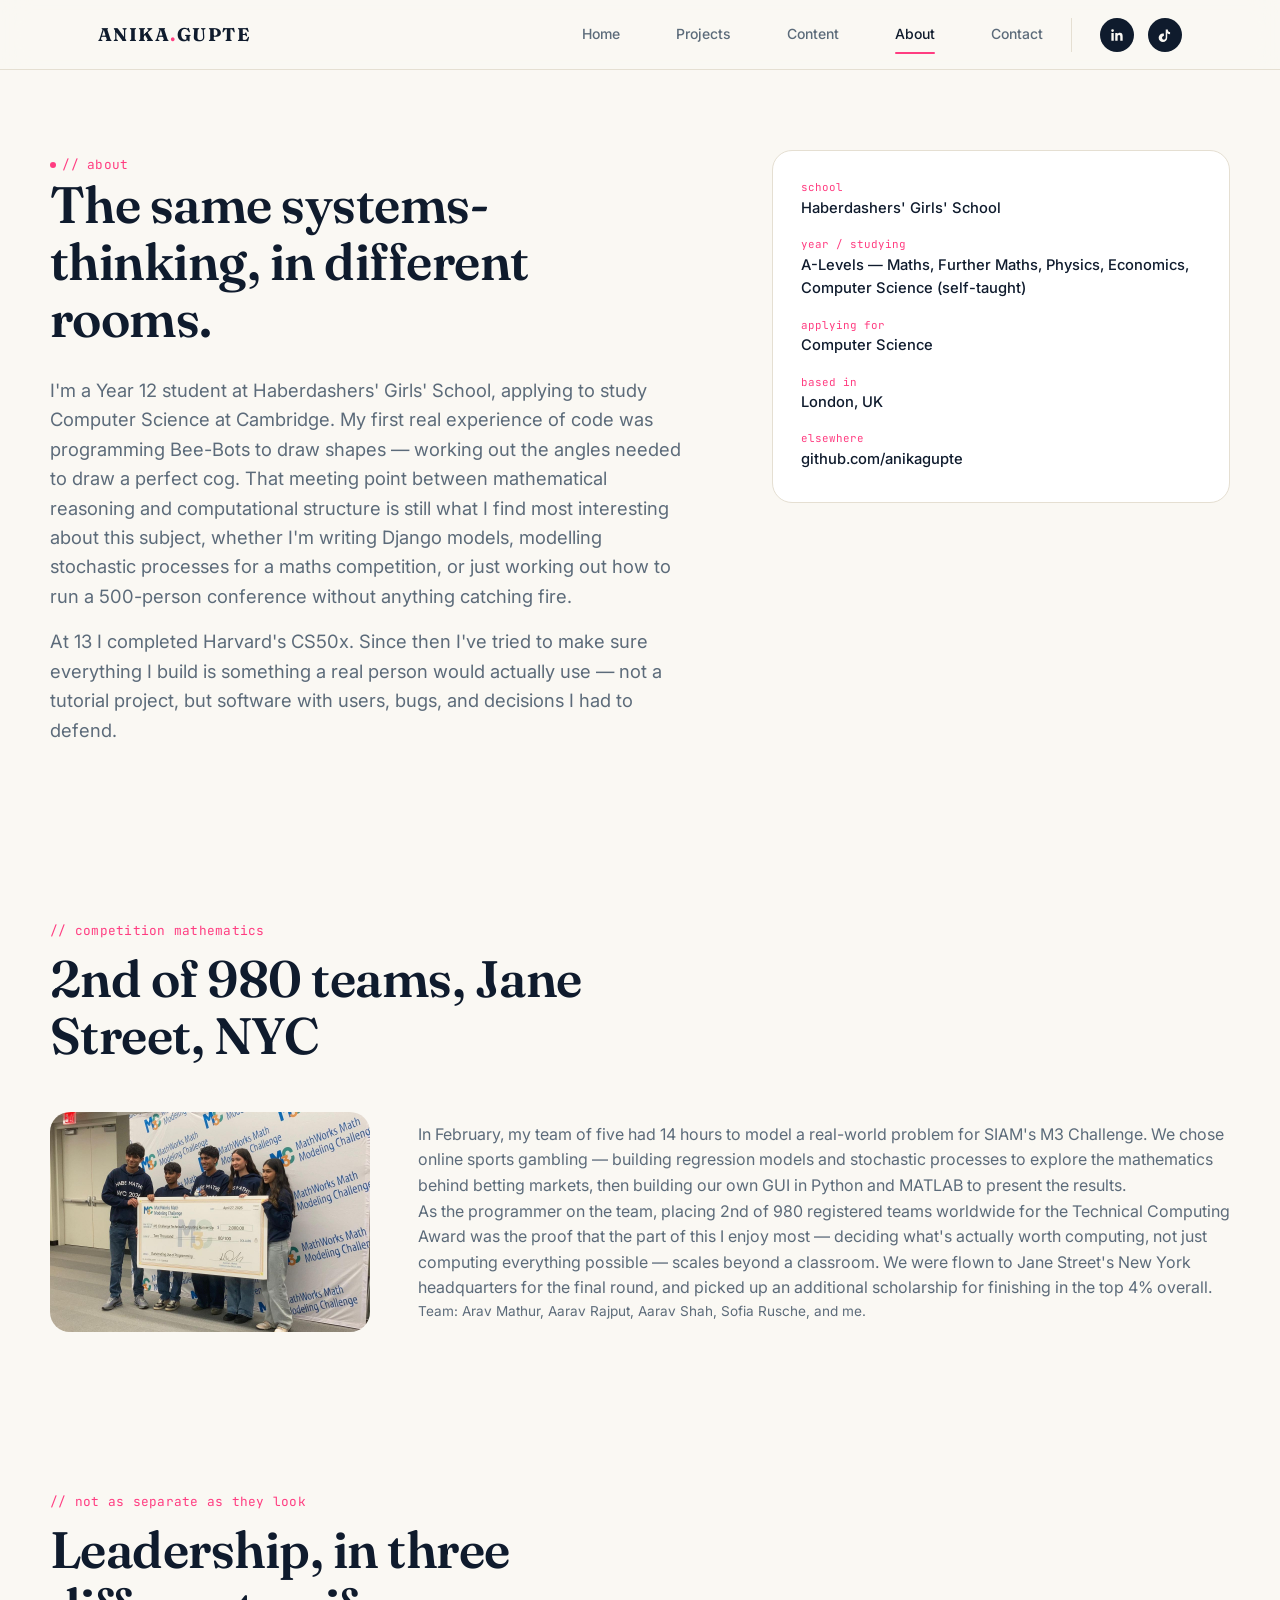
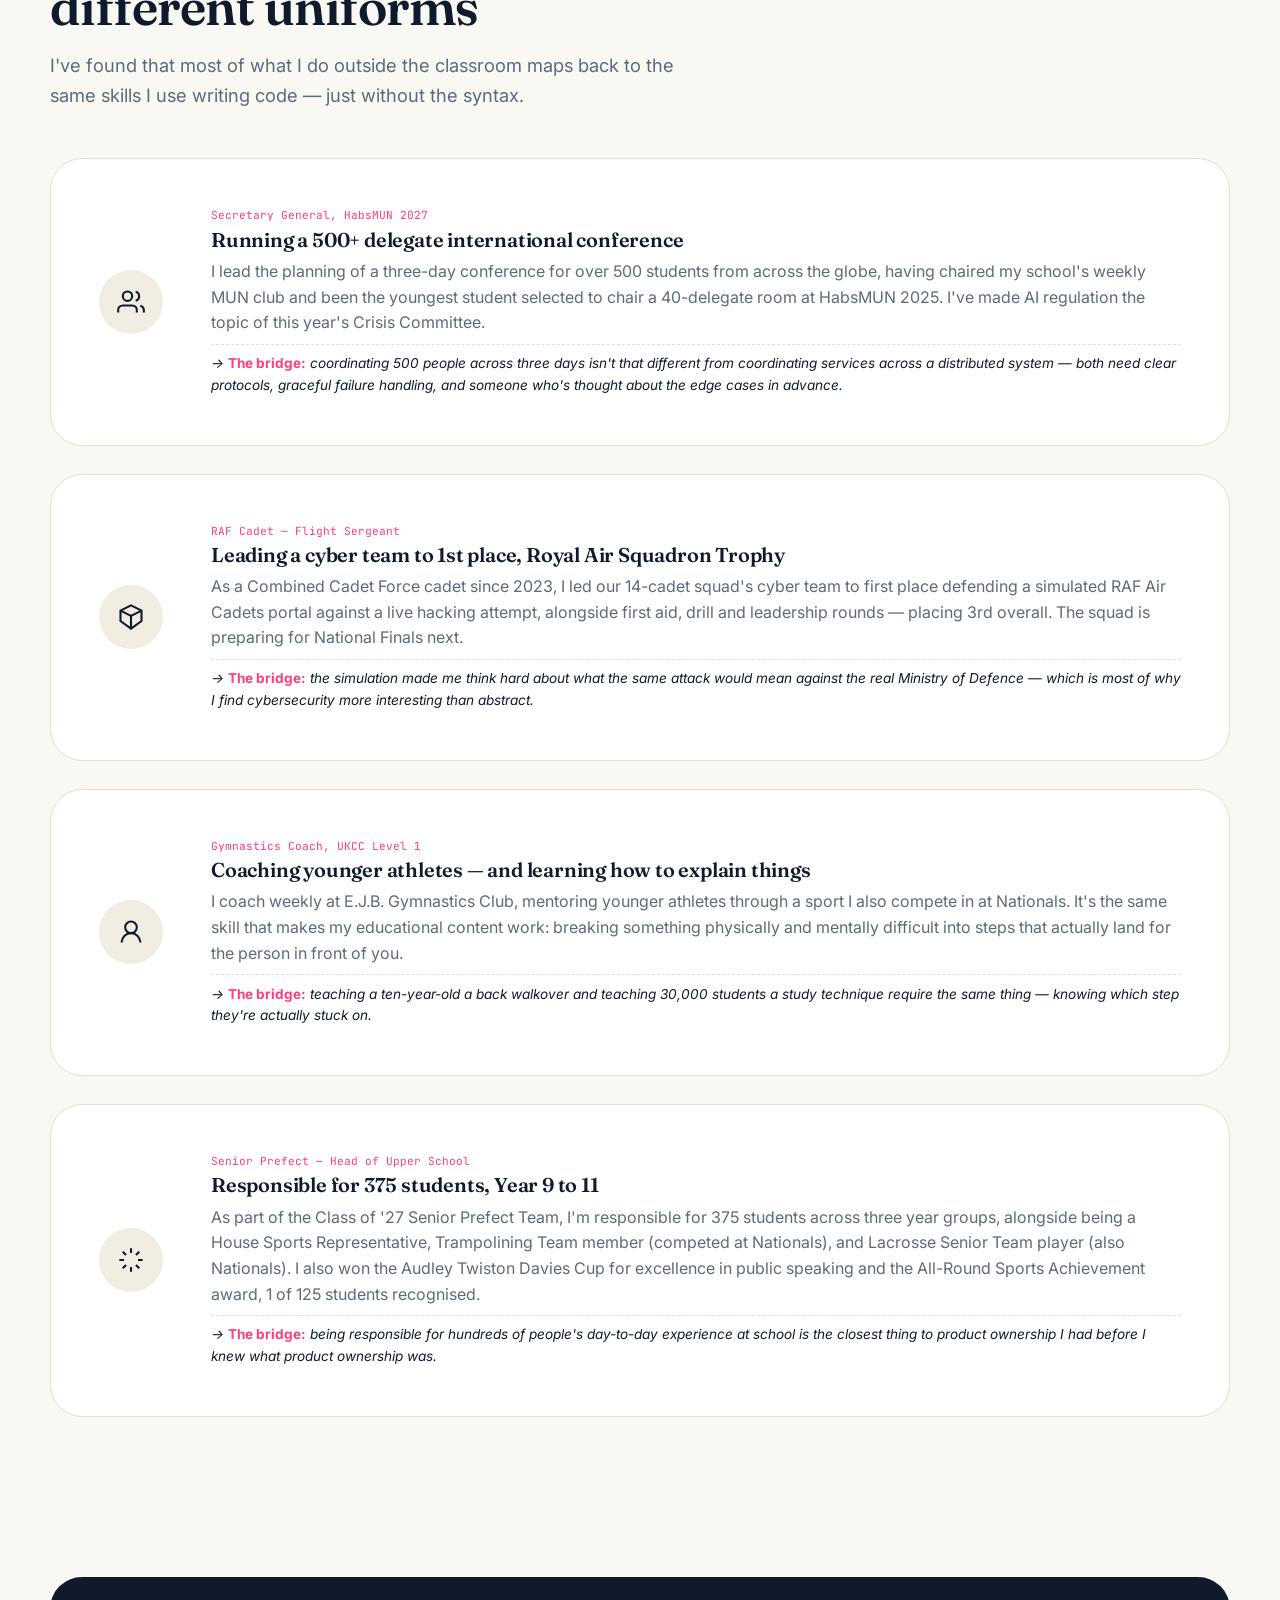
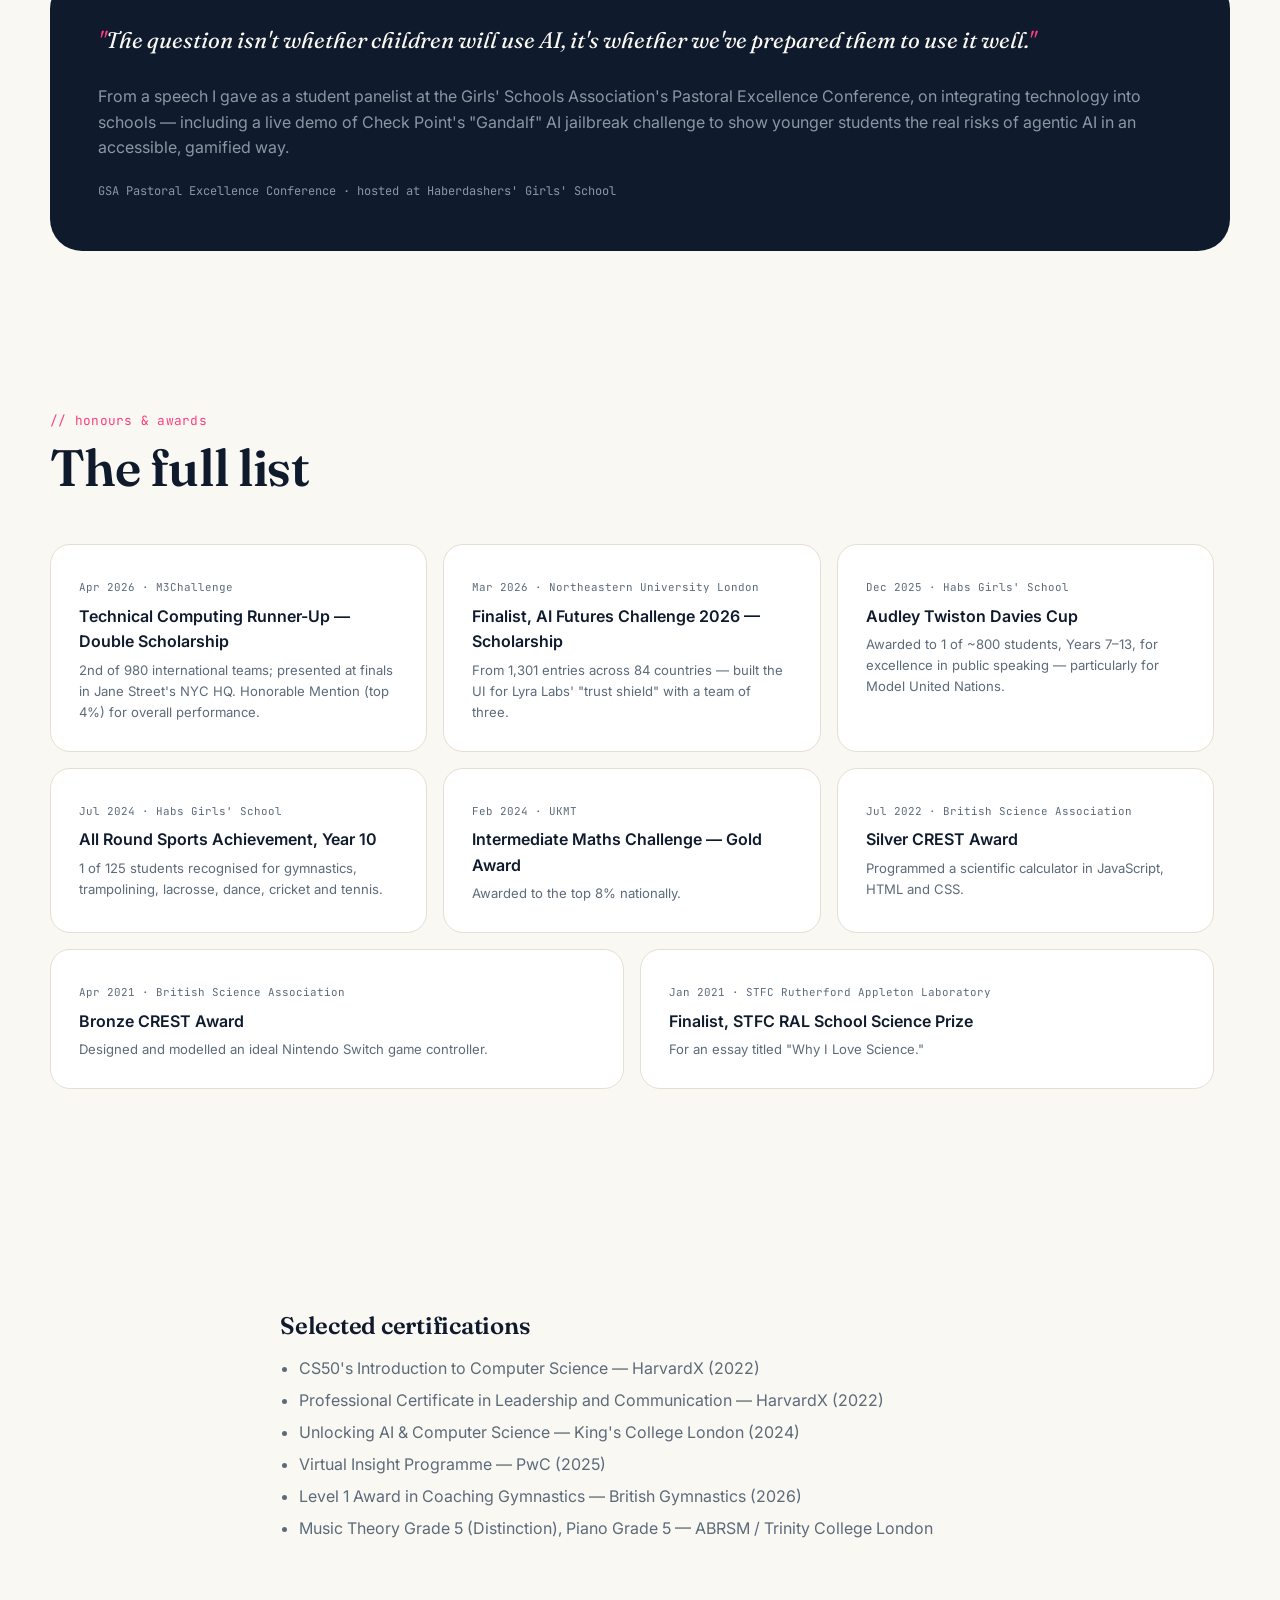
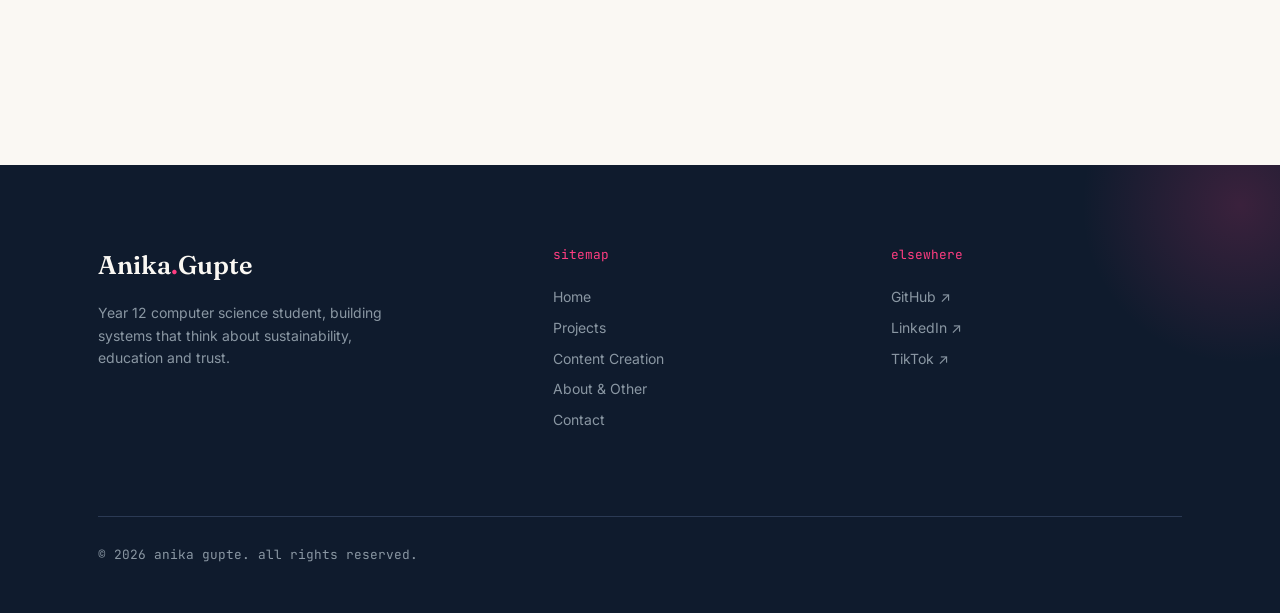
==== about.html @ 95b5d4fc "added images" ====
<!DOCTYPE html>
<html lang="en">
<head>
<meta charset="UTF-8">
<meta name="viewport" content="width=device-width, initial-scale=1.0">
<title>About — Anika Gupte</title>
<meta name="description" content="Year 12 student at Habs, RAF cadet flight sergeant, gymnastics coach, MUN Secretary General. Same systems-thinking, different rooms.">
<link rel="preconnect" href="https://fonts.googleapis.com">
<link href="https://fonts.googleapis.com/css2?family=Fraunces:ital,opsz,wght@0,9..144,400;0,9..144,500;0,9..144,600;0,9..144,700;1,9..144,500&family=Inter:wght@400;500;600;700&family=JetBrains+Mono:wght@400;500&display=swap" rel="stylesheet">
<link rel="stylesheet" href="css/variables.css">
<link rel="stylesheet" href="css/base.css">
<link rel="stylesheet" href="css/layout.css">
<link rel="stylesheet" href="css/projects.css">
<link rel="stylesheet" href="css/about.css">
</head>
<body>

<nav class="navbar">
  <div class="navbar__inner">
    <a href="index.html" class="navbar__logo">ANIKA<span>.</span>GUPTE</a>
    <button class="navbar__burger" aria-label="Toggle navigation" aria-expanded="false">
      <svg width="18" height="18" viewBox="0 0 18 18" fill="none"><path d="M2 4.5H16M2 9H16M2 13.5H16" stroke="currentColor" stroke-width="1.8" stroke-linecap="round"/></svg>
    </button>
    <div class="navbar__links-wrap">
      <div class="navbar__links">
        <a href="index.html">Home</a>
        <a href="projects.html">Projects</a>
        <a href="content.html">Content</a>
        <a href="about.html">About</a>
        <a href="contact.html">Contact</a>
      </div>
      <div class="navbar__socials">
        <a href="https://www.linkedin.com/in/anika-gupte/" target="_blank" rel="noopener" aria-label="LinkedIn">
          <svg viewBox="0 0 24 24" fill="currentColor"><path d="M20.45 20.45h-3.55v-5.57c0-1.33-.02-3.04-1.85-3.04-1.85 0-2.13 1.45-2.13 2.94v5.67H9.37V9h3.41v1.56h.05c.48-.9 1.64-1.85 3.38-1.85 3.6 0 4.27 2.37 4.27 5.46v6.28zM5.34 7.43a2.06 2.06 0 1 1 0-4.12 2.06 2.06 0 0 1 0 4.12zM7.12 20.45H3.56V9h3.56v11.45z"/></svg>
        </a>
        <a href="https://www.tiktok.com/@anika.studies" target="_blank" rel="noopener" aria-label="TikTok">
          <svg viewBox="0 0 24 24" fill="currentColor"><path d="M16.6 5.82a4.28 4.28 0 0 1-.34-1.74V3.6h-3.16v12.6c0 1.55-1.26 2.8-2.8 2.8a2.8 2.8 0 0 1-1.4-5.23 4 4 0 0 1 1.4-.25V9.83a6.6 6.6 0 0 0-1.4-.15 6.42 6.42 0 1 0 6.42 6.42V9.4a7.3 7.3 0 0 0 4.28 1.38V7.6a4.26 4.26 0 0 1-2.4-.78 4.28 4.28 0 0 1-.6-1z"/></svg>
        </a>
      </div>
    </div>
  </div>
</nav>

<header class="container section--tight">
  <div class="about-hero reveal">
    <div class="about-hero__text">
      <span class="eyebrow">// about</span>
      <h1>The same systems-thinking, in different rooms.</h1>
      <p>I'm a Year 12 student at Haberdashers' Girls' School, applying to study Computer Science at Cambridge. My first real experience of code was programming Bee-Bots to draw shapes — working out the angles needed to draw a perfect cog. That meeting point between mathematical reasoning and computational structure is still what I find most interesting about this subject, whether I'm writing Django models, modelling stochastic processes for a maths competition, or just working out how to run a 500-person conference without anything catching fire.</p>
      <p>At 13 I completed Harvard's CS50x. Since then I've tried to make sure everything I build is something a real person would actually use — not a tutorial project, but software with users, bugs, and decisions I had to defend.</p>
    </div>
    <div class="about-hero__sidebar">
      <dl class="fact-list">
        <dt>school</dt>
        <dd>Haberdashers' Girls' School</dd>
        <dt>year / studying</dt>
        <dd>A-Levels — Maths, Further Maths, Physics, Economics, Computer Science (self-taught)</dd>
        <dt>applying for</dt>
        <dd>Computer Science</dd>
        <dt>based in</dt>
        <dd>London, UK</dd>
        <dt>elsewhere</dt>
        <dd>github.com/anikagupte</dd>
      </dl>
    </div>
  </div>
</header>

<!-- M3 CHALLENGE STORY -->
<section class="container section--tight" id="m3">
  <div class="section-head">
    <span class="mono-label">// competition mathematics</span>
    <h2>2nd of 980 teams, Jane Street, NYC</h2>
  </div>
  <div class="m3-block reveal">
    <div class="m3-block__media"><img src="images/blogs/m3.jpeg" alt="M3 Team Photo"></div>
    <div class="m3-block__body">
      <p>In February, my team of five had 14 hours to model a real-world problem for SIAM's M3 Challenge. We chose online sports gambling — building regression models and stochastic processes to explore the mathematics behind betting markets, then building our own GUI in Python and MATLAB to present the results.</p>
      <p>As the programmer on the team, placing 2nd of 980 registered teams worldwide for the Technical Computing Award was the proof that the part of this I enjoy most — deciding what's actually worth computing, not just computing everything possible — scales beyond a classroom. We were flown to Jane Street's New York headquarters for the final round, and picked up an additional scholarship for finishing in the top 4% overall.</p>
      <p style="font-size:0.85rem; color:var(--slate);">Team: Arav Mathur, Aarav Rajput, Aarav Shah, Sofia Rusche, and me.</p>
    </div>
  </div>
</section>

<!-- BRIDGES: CS-relevant extracurriculars -->
<section class="container section--tight">
  <div class="section-head">
    <span class="mono-label">// not as separate as they look</span>
    <h2>Leadership, in three different uniforms</h2>
    <p>I've found that most of what I do outside the classroom maps back to the same skills I use writing code — just without the syntax.</p>
  </div>
  <div class="bridge-list" data-stagger>

    <article class="bridge-card reveal">
      <div class="bridge-card__icon">
        <svg width="28" height="28" viewBox="0 0 24 24" fill="none" stroke="currentColor" stroke-width="1.8"><path d="M17 21v-2a4 4 0 0 0-4-4H5a4 4 0 0 0-4 4v2"/><circle cx="9" cy="7" r="4"/><path d="M23 21v-2a4 4 0 0 0-3-3.87"/><path d="M16 3.13a4 4 0 0 1 0 7.75"/></svg>
      </div>
      <div class="bridge-card__body">
        <span class="bridge-card__role">Secretary General, HabsMUN 2027</span>
        <h3>Running a 500+ delegate international conference</h3>
        <p>I lead the planning of a three-day conference for over 500 students from across the globe, having chaired my school's weekly MUN club and been the youngest student selected to chair a 40-delegate room at HabsMUN 2025. I've made AI regulation the topic of this year's Crisis Committee.</p>
        <p class="bridge">→ <strong>The bridge:</strong> coordinating 500 people across three days isn't that different from coordinating services across a distributed system — both need clear protocols, graceful failure handling, and someone who's thought about the edge cases in advance.</p>
      </div>
    </article>

    <article class="bridge-card reveal">
      <div class="bridge-card__icon">
        <svg width="28" height="28" viewBox="0 0 24 24" fill="none" stroke="currentColor" stroke-width="1.8"><path d="M12 2l9 4.5v9L12 22l-9-6.5v-9z"/><path d="M12 22V11"/><path d="M21 6.5L12 11 3 6.5"/></svg>
      </div>
      <div class="bridge-card__body">
        <span class="bridge-card__role">RAF Cadet — Flight Sergeant</span>
        <h3>Leading a cyber team to 1st place, Royal Air Squadron Trophy</h3>
        <p>As a Combined Cadet Force cadet since 2023, I led our 14-cadet squad's cyber team to first place defending a simulated RAF Air Cadets portal against a live hacking attempt, alongside first aid, drill and leadership rounds — placing 3rd overall. The squad is preparing for National Finals next.</p>
        <p class="bridge">→ <strong>The bridge:</strong> the simulation made me think hard about what the same attack would mean against the real Ministry of Defence — which is most of why I find cybersecurity more interesting than abstract.</p>
      </div>
    </article>

    <article class="bridge-card reveal">
      <div class="bridge-card__icon">
        <svg width="28" height="28" viewBox="0 0 24 24" fill="none" stroke="currentColor" stroke-width="1.8"><circle cx="12" cy="8" r="5"/><path d="M20 21a8 8 0 1 0-16 0"/></svg>
      </div>
      <div class="bridge-card__body">
        <span class="bridge-card__role">Gymnastics Coach, UKCC Level 1</span>
        <h3>Coaching younger athletes — and learning how to explain things</h3>
        <p>I coach weekly at E.J.B. Gymnastics Club, mentoring younger athletes through a sport I also compete in at Nationals. It's the same skill that makes my educational content work: breaking something physically and mentally difficult into steps that actually land for the person in front of you.</p>
        <p class="bridge">→ <strong>The bridge:</strong> teaching a ten-year-old a back walkover and teaching 30,000 students a study technique require the same thing — knowing which step they're actually stuck on.</p>
      </div>
    </article>

    <article class="bridge-card reveal">
      <div class="bridge-card__icon">
        <svg width="28" height="28" viewBox="0 0 24 24" fill="none" stroke="currentColor" stroke-width="1.8"><path d="M12 2v4M12 18v4M4.9 4.9l2.9 2.9M16.2 16.2l2.9 2.9M2 12h4M18 12h4M4.9 19.1l2.9-2.9M16.2 7.8l2.9-2.9"/></svg>
      </div>
      <div class="bridge-card__body">
        <span class="bridge-card__role">Senior Prefect — Head of Upper School</span>
        <h3>Responsible for 375 students, Year 9 to 11</h3>
        <p>As part of the Class of '27 Senior Prefect Team, I'm responsible for 375 students across three year groups, alongside being a House Sports Representative, Trampolining Team member (competed at Nationals), and Lacrosse Senior Team player (also Nationals). I also won the Audley Twiston Davies Cup for excellence in public speaking and the All-Round Sports Achievement award, 1 of 125 students recognised.</p>
        <p class="bridge">→ <strong>The bridge:</strong> being responsible for hundreds of people's day-to-day experience at school is the closest thing to product ownership I had before I knew what product ownership was.</p>
      </div>
    </article>

  </div>
</section>

<!-- SPEECH -->
<section class="container section--tight">
  <div class="speech-block reveal">
    <div class="speech-block__quote">The question isn't whether children will use AI, it's whether we've prepared them to use it well.</div>
    <p style="color:var(--slate-light); margin-bottom:1rem;">From a speech I gave as a student panelist at the Girls' Schools Association's Pastoral Excellence Conference, on integrating technology into schools — including a live demo of Check Point's "Gandalf" AI jailbreak challenge to show younger students the real risks of agentic AI in an accessible, gamified way.</p>
    <span class="speech-block__meta">GSA Pastoral Excellence Conference · hosted at Haberdashers' Girls' School</span>
  </div>
</section>

<!-- AWARDS WALL -->
<section class="container section--tight">
  <div class="section-head">
    <span class="mono-label">// honours &amp; awards</span>
    <h2>The full list</h2>
  </div>
  <div class="awards-wall reveal" data-stagger>
    <div class="award-tile">
      <span class="award-tile__date">Apr 2026 · M3Challenge</span>
      <div class="award-tile__title">Technical Computing Runner-Up — Double Scholarship</div>
      <p class="award-tile__desc">2nd of 980 international teams; presented at finals in Jane Street's NYC HQ. Honorable Mention (top 4%) for overall performance.</p>
    </div>
    <div class="award-tile">
      <span class="award-tile__date">Mar 2026 · Northeastern University London</span>
      <div class="award-tile__title">Finalist, AI Futures Challenge 2026 — Scholarship</div>
      <p class="award-tile__desc">From 1,301 entries across 84 countries — built the UI for Lyra Labs' "trust shield" with a team of three.</p>
    </div>
    <div class="award-tile">
      <span class="award-tile__date">Dec 2025 · Habs Girls' School</span>
      <div class="award-tile__title">Audley Twiston Davies Cup</div>
      <p class="award-tile__desc">Awarded to 1 of ~800 students, Years 7–13, for excellence in public speaking — particularly for Model United Nations.</p>
    </div>
    <div class="award-tile">
      <span class="award-tile__date">Jul 2024 · Habs Girls' School</span>
      <div class="award-tile__title">All Round Sports Achievement, Year 10</div>
      <p class="award-tile__desc">1 of 125 students recognised for gymnastics, trampolining, lacrosse, dance, cricket and tennis.</p>
    </div>
    <div class="award-tile">
      <span class="award-tile__date">Feb 2024 · UKMT</span>
      <div class="award-tile__title">Intermediate Maths Challenge — Gold Award</div>
      <p class="award-tile__desc">Awarded to the top 8% nationally.</p>
    </div>
    <div class="award-tile">
      <span class="award-tile__date">Jul 2022 · British Science Association</span>
      <div class="award-tile__title">Silver CREST Award</div>
      <p class="award-tile__desc">Programmed a scientific calculator in JavaScript, HTML and CSS.</p>
    </div>
    <div class="award-tile">
      <span class="award-tile__date">Apr 2021 · British Science Association</span>
      <div class="award-tile__title">Bronze CREST Award</div>
      <p class="award-tile__desc">Designed and modelled an ideal Nintendo Switch game controller.</p>
    </div>
    <div class="award-tile">
      <span class="award-tile__date">Jan 2021 · STFC Rutherford Appleton Laboratory</span>
      <div class="award-tile__title">Finalist, STFC RAL School Science Prize</div>
      <p class="award-tile__desc">For an essay titled "Why I Love Science."</p>
    </div>
  </div>
</section>

<!-- CERTIFICATIONS -->
<section class="container section--tight prose">
  <h3>Selected certifications</h3>
  <ul>
    <li>CS50's Introduction to Computer Science — HarvardX (2022)</li>
    <li>Professional Certificate in Leadership and Communication — HarvardX (2022)</li>
    <li>Unlocking AI &amp; Computer Science — King's College London (2024)</li>
    <li>Virtual Insight Programme — PwC (2025)</li>
    <li>Level 1 Award in Coaching Gymnastics — British Gymnastics (2026)</li>
    <li>Music Theory Grade 5 (Distinction), Piano Grade 5 — ABRSM / Trinity College London</li>
  </ul>
</section>

<footer class="footer">
  <div class="container">
    <div class="footer__grid">
      <div>
        <div class="footer__brand">Anika<span>.</span>Gupte</div>
        <p class="footer__tagline">Year 12 computer science student, building systems that think about sustainability, education and trust.</p>
      </div>
      <div class="footer__links">
        <span class="footer__heading">sitemap</span>
        <a href="index.html">Home</a>
        <a href="projects.html">Projects</a>
        <a href="content.html">Content Creation</a>
        <a href="about.html">About &amp; Other</a>
        <a href="contact.html">Contact</a>
      </div>
      <div class="footer__links">
        <span class="footer__heading">elsewhere</span>
        <a href="https://github.com/anikagupte" target="_blank" rel="noopener">GitHub ↗</a>
        <a href="https://www.linkedin.com/in/anika-gupte/" target="_blank" rel="noopener">LinkedIn ↗</a>
        <a href="https://www.tiktok.com/@anika.studies" target="_blank" rel="noopener">TikTok ↗</a>
      </div>
    </div>
    <div class="footer__bottom">
      <span>&copy; 2026 anika gupte. all rights reserved.</span>
    </div>
  </div>
</footer>

<script src="js/main.js"></script>
</body>
</html>
---- css/variables.css ----
/* ============================================
   DESIGN TOKENS — Anika Gupte Portfolio
   ============================================ */

:root {
  /* Color */
  --cream:        #FAF8F3;
  --cream-dim:     #F1EDE3;
  --navy:          #0F1B2D;
  --navy-panel:    #16243D;
  --navy-soft:     #24344E;
  --pink:          #FF3D81;
  --pink-soft:     #FFE3EE;
  --slate:         #5C6B7A;
  --slate-light:   #8A97A3;
  --hairline:      #E5DFD2;
  --hairline-dark: #2B3A54;
  --white:         #FFFFFF;

  /* Type */
  --font-display: 'Fraunces', Georgia, serif;
  --font-body:    'Inter', -apple-system, BlinkMacSystemFont, sans-serif;
  --font-mono:    'JetBrains Mono', 'SF Mono', Consolas, monospace;

  /* Type scale */
  --fs-display-xl: clamp(2.8rem, 6vw, 5.4rem);
  --fs-display-l:  clamp(2.1rem, 4vw, 3.4rem);
  --fs-display-m:  clamp(1.6rem, 2.8vw, 2.4rem);
  --fs-body-l:     1.15rem;
  --fs-body:       1rem;
  --fs-small:      0.875rem;
  --fs-mono:       0.8rem;

  /* Spacing */
  --space-xs:  0.5rem;
  --space-s:   1rem;
  --space-m:   1.75rem;
  --space-l:   3rem;
  --space-xl:  5rem;
  --space-xxl: 8rem;

  /* Radius */
  --radius-s:  10px;
  --radius-m:  20px;
  --radius-l:  32px;
  --radius-pill: 999px;

  /* Shadow */
  --shadow-soft: 0 10px 40px -12px rgba(15, 27, 45, 0.12);
  --shadow-card: 0 4px 24px -4px rgba(15, 27, 45, 0.08);
  --shadow-pink: 0 12px 32px -8px rgba(255, 61, 129, 0.35);

  /* Motion */
  --ease: cubic-bezier(0.16, 1, 0.3, 1);
  --t-fast: 0.2s;
  --t-med: 0.4s;
}

@media (prefers-reduced-motion: reduce) {
  *, *::before, *::after {
    animation-duration: 0.001ms !important;
    animation-iteration-count: 1 !important;
    transition-duration: 0.001ms !important;
    scroll-behavior: auto !important;
  }
}
---- css/base.css ----
/* ============================================
   BASE / RESET
   ============================================ */

* { margin: 0; padding: 0; box-sizing: border-box; }

html {
  scroll-behavior: smooth;
  -webkit-font-smoothing: antialiased;
}

body {
  font-family: var(--font-body);
  background: var(--cream);
  color: var(--navy);
  font-size: var(--fs-body);
  line-height: 1.6;
  overflow-x: hidden;
}

img { max-width: 100%; display: block; }

a {
  color: inherit;
  text-decoration: none;
}

ul, ol { list-style: none; }

button {
  font-family: inherit;
  border: none;
  background: none;
  cursor: pointer;
  color: inherit;
}

h1, h2, h3, h4 {
  font-family: var(--font-display);
  font-weight: 600;
  line-height: 1.12;
  letter-spacing: -0.01em;
}

p { color: var(--slate); }

:focus-visible {
  outline: 3px solid var(--pink);
  outline-offset: 3px;
  border-radius: 4px;
}

.container {
  max-width: 1180px;
  margin: 0 auto;
  padding: 0 var(--space-l);
}

@media (max-width: 640px) {
  .container { padding: 0 var(--space-m); }
}

.mono-label {
  font-family: var(--font-mono);
  font-size: var(--fs-mono);
  text-transform: lowercase;
  letter-spacing: 0.02em;
  color: var(--pink);
}

.section {
  padding: var(--space-xxl) 0;
}

.section--tight {
  padding: var(--space-xl) 0;
}

.section-head {
  margin-bottom: var(--space-l);
  max-width: 640px;
}

.section-head .mono-label {
  display: block;
  margin-bottom: var(--space-xs);
}

.section-head h2 {
  font-size: var(--fs-display-l);
  color: var(--navy);
}

.section-head p {
  margin-top: var(--space-s);
  font-size: var(--fs-body-l);
}

.eyebrow {
  font-family: var(--font-mono);
  font-size: var(--fs-mono);
  color: var(--pink);
  text-transform: lowercase;
  letter-spacing: 0.02em;
  display: inline-flex;
  align-items: center;
  gap: 0.5em;
}

.eyebrow::before {
  content: '';
  width: 6px;
  height: 6px;
  border-radius: 50%;
  background: var(--pink);
  display: inline-block;
}

/* Buttons */
.btn {
  display: inline-flex;
  align-items: center;
  gap: 0.5em;
  font-family: var(--font-body);
  font-weight: 600;
  font-size: var(--fs-small);
  padding: 0.85em 1.6em;
  border-radius: var(--radius-pill);
  transition: transform var(--t-fast) var(--ease), box-shadow var(--t-fast) var(--ease), background var(--t-fast) var(--ease);
  white-space: nowrap;
}

.btn--primary {
  background: var(--navy);
  color: var(--cream);
  box-shadow: var(--shadow-card);
}
.btn--primary:hover {
  background: var(--pink);
  transform: translateY(-2px);
  box-shadow: var(--shadow-pink);
}

.btn--ghost {
  background: transparent;
  color: var(--navy);
  border: 1.5px solid var(--hairline);
}
.btn--ghost:hover {
  border-color: var(--navy);
  transform: translateY(-2px);
}

.btn--light {
  background: var(--cream);
  color: var(--navy);
}
.btn--light:hover {
  background: var(--pink);
  color: var(--white);
  transform: translateY(-2px);
}

/* Card */
.card {
  background: var(--white);
  border-radius: var(--radius-m);
  border: 1px solid var(--hairline);
  box-shadow: var(--shadow-card);
}

/* Scrollbar */
::-webkit-scrollbar { width: 10px; }
::-webkit-scrollbar-track { background: var(--cream); }
::-webkit-scrollbar-thumb {
  background: var(--hairline);
  border-radius: var(--radius-pill);
}
::-webkit-scrollbar-thumb:hover { background: var(--slate-light); }

/* Reveal-on-scroll utility */
.reveal {
  opacity: 0;
  transform: translateY(24px);
  transition: opacity 0.7s var(--ease), transform 0.7s var(--ease);
}
.reveal.is-visible {
  opacity: 1;
  transform: translateY(0);
}
---- css/layout.css ----
/* ============================================
   NAVBAR
   ============================================ */

.navbar {
  position: sticky;
  top: 0;
  z-index: 1000;
  background: rgba(250, 248, 243, 0.85);
  backdrop-filter: blur(14px);
  -webkit-backdrop-filter: blur(14px);
  border-bottom: 1px solid var(--hairline);
}

.navbar__inner {
  max-width: 1180px;
  margin: 0 auto;
  padding: 1.1rem var(--space-l);
  display: flex;
  align-items: center;
  justify-content: space-between;
  gap: var(--space-m);
}

.navbar__logo {
  font-family: var(--font-display);
  font-weight: 700;
  font-size: 1.15rem;
  letter-spacing: 0.08em;
  text-transform: uppercase;
  color: var(--navy);
  white-space: nowrap;
}

.navbar__logo span { color: var(--pink); }

.navbar__links-wrap {
  display: flex;
  align-items: center;
  gap: var(--space-m);
}

.navbar__links {
  display: flex;
  align-items: center;
  gap: var(--space-m);
}

.navbar__links a {
  font-size: var(--fs-small);
  font-weight: 500;
  color: var(--slate);
  position: relative;
  padding: 0.3em 0;
  margin-right: var(--space-m);
  transition: color var(--t-fast);
}

.navbar__links a:last-child { margin-right: 0; }

.navbar__links a:hover,
.navbar__links a.active {
  color: var(--navy);
}

.navbar__links a.active::after {
  content: '';
  position: absolute;
  left: 0; right: 0; bottom: -4px;
  height: 2px;
  background: var(--pink);
  border-radius: var(--radius-pill);
}

.navbar__socials {
  display: flex;
  align-items: center;
  gap: 0.9rem;
  padding-left: var(--space-m);
  border-left: 1px solid var(--hairline);
}

.navbar__socials a {
  width: 34px; height: 34px;
  display: flex; align-items: center; justify-content: center;
  border-radius: 50%;
  background: var(--navy);
  color: var(--cream);
  transition: background var(--t-fast), transform var(--t-fast);
}
.navbar__socials a:hover {
  background: var(--pink);
  transform: translateY(-2px) scale(1.05);
}
.navbar__socials svg { width: 16px; height: 16px; }

.navbar__burger {
  display: none;
  width: 40px; height: 40px;
  align-items: center;
  justify-content: center;
  border-radius: 50%;
  background: var(--navy);
  color: var(--cream);
}

@media (max-width: 920px) {
  .navbar__links-wrap {
    position: fixed;
    inset: 0;
    top: 68px;
    background: var(--cream);
    flex-direction: column;
    padding: var(--space-l) var(--space-m);
    transform: translateX(100%);
    transition: transform var(--t-med) var(--ease);
    overflow-y: auto;
  }
  .navbar__links-wrap.is-open { transform: translateX(0); }
  .navbar__links {
    flex-direction: column;
    align-items: flex-start;
    gap: var(--space-m);
    width: 100%;
  }
  .navbar__links a { font-size: 1.3rem; }
  .navbar__socials {
    border-left: none;
    border-top: 1px solid var(--hairline);
    margin-top: var(--space-m);
    padding-left: 0;
    padding-top: var(--space-m);
    width: 100%;
  }
  .navbar__burger { display: flex; }
}

/* ============================================
   FOOTER
   ============================================ */

.footer {
  background: var(--navy);
  color: var(--cream);
  padding: var(--space-xl) 0 var(--space-l);
  margin-top: var(--space-xxl);
  position: relative;
  overflow: hidden;
}

.footer::before {
  content: '';
  position: absolute;
  top: -120px; right: -120px;
  width: 320px; height: 320px;
  border-radius: 50%;
  background: radial-gradient(circle, rgba(255,61,129,0.18), transparent 70%);
}

.footer__grid {
  display: flex;
  gap: var(--space-l);
  position: relative;
  z-index: 1;
}
.footer__grid > div:first-child { flex: 1.4; }
.footer__grid > div:not(:first-child) { flex: 1; }

.footer__brand {
  font-family: var(--font-display);
  font-size: 1.6rem;
  font-weight: 600;
  margin-bottom: var(--space-s);
}
.footer__brand span { color: var(--pink); }

.footer__tagline {
  color: var(--slate-light);
  max-width: 320px;
  font-size: var(--fs-small);
}

.footer__heading {
  font-family: var(--font-mono);
  font-size: var(--fs-mono);
  color: var(--pink);
  text-transform: lowercase;
  margin-bottom: var(--space-s);
  display: block;
}

.footer__links a, .footer__links div {
  display: block;
  color: var(--slate-light);
  font-size: var(--fs-small);
  padding: 0.3em 0;
  transition: color var(--t-fast);
}
.footer__links a:hover { color: var(--white); }

.footer__bottom {
  margin-top: var(--space-xl);
  padding-top: var(--space-m);
  border-top: 1px solid var(--hairline-dark);
  display: flex;
  justify-content: space-between;
  align-items: center;
  flex-wrap: wrap;
  gap: var(--space-s);
  font-size: var(--fs-mono);
  font-family: var(--font-mono);
  color: var(--slate-light);
  position: relative;
  z-index: 1;
}

.footer__socials {
  display: flex;
  gap: 0.8rem;
}
.footer__socials a {
  width: 36px; height: 36px;
  display: flex; align-items: center; justify-content: center;
  border-radius: 50%;
  background: var(--navy-soft);
  transition: background var(--t-fast), transform var(--t-fast);
}
.footer__socials a:hover {
  background: var(--pink);
  transform: translateY(-2px);
}
.footer__socials svg { width: 16px; height: 16px; }

@media (max-width: 760px) {
  .footer__grid { flex-direction: column; gap: var(--space-l); }
  .footer__bottom { flex-direction: column; align-items: flex-start; }
}
---- css/projects.css ----
/* ============================================
   PROJECTS HUB + PROJECT DETAIL PAGES
   ============================================ */

/* --- Page header --- */
.page-hero {
  padding: var(--space-xl) 0 var(--space-l);
  position: relative;
}
.page-hero__back {
  display: inline-flex;
  align-items: center;
  gap: 0.4em;
  font-family: var(--font-mono);
  font-size: var(--fs-mono);
  color: var(--slate);
  margin-bottom: var(--space-m);
  transition: color var(--t-fast);
}
.page-hero__back:hover { color: var(--pink); }
.page-hero__back svg { width: 14px; height: 14px; }

.page-hero h1 {
  font-size: var(--fs-display-xl);
  color: var(--navy);
  max-width: 780px;
}
.page-hero p {
  font-size: var(--fs-body-l);
  max-width: 600px;
  margin-top: var(--space-m);
}

/* --- Filter chips (projects hub) --- */
.filter-row {
  display: flex;
  gap: 0.6rem;
  margin-bottom: var(--space-l);
  flex-wrap: wrap;
}
.filter-chip {
  font-family: var(--font-mono);
  font-size: 0.78rem;
  padding: 0.5em 1.1em;
  border-radius: var(--radius-pill);
  border: 1.5px solid var(--hairline);
  background: var(--white);
  color: var(--slate);
  transition: all var(--t-fast);
}
.filter-chip.active, .filter-chip:hover {
  border-color: var(--navy);
  color: var(--navy);
  background: var(--cream-dim);
}

/* --- Full project list cards (hub page) --- */
.full-proj-list {
  display: flex;
  flex-direction: column;
  gap: var(--space-m);
}

.full-proj-card {
  display: flex;
  gap: var(--space-l);
  background: var(--white);
  border: 1px solid var(--hairline);
  border-radius: var(--radius-l);
  padding: var(--space-l);
  transition: transform var(--t-fast) var(--ease), box-shadow var(--t-fast) var(--ease);
}
.full-proj-card:hover { transform: translateY(-4px); box-shadow: var(--shadow-soft); }

.full-proj-card__main { flex: 1.6; }
.full-proj-card__side { flex: 1; }

.full-proj-card__meta {
  display: flex;
  gap: var(--space-m);
  margin-bottom: var(--space-s);
  flex-wrap: wrap;
}
.full-proj-card__meta span {
  font-family: var(--font-mono);
  font-size: 0.72rem;
  color: var(--slate);
}
.full-proj-card__meta span.tag { color: var(--pink); }

.full-proj-card h3 {
  font-size: 1.7rem;
  color: var(--navy);
  margin-bottom: 0.5em;
}

.full-proj-card__stack {
  display: flex;
  flex-wrap: wrap;
  gap: 0.4em;
  margin: var(--space-s) 0 var(--space-m);
}

.full-proj-card__links {
  display: flex;
  gap: 0.7rem;
  flex-wrap: wrap;
}

.full-proj-card__highlight {
  background: var(--cream-dim);
  border-radius: var(--radius-m);
  padding: var(--space-m);
  height: 100%;
}
.full-proj-card__highlight-label {
  font-family: var(--font-mono);
  font-size: 0.68rem;
  color: var(--pink);
  display: block;
  margin-bottom: 0.6em;
}
.full-proj-card__highlight-stat {
  font-family: var(--font-display);
  font-size: 1.5rem;
  color: var(--navy);
  font-weight: 600;
}
.full-proj-card__highlight-desc {
  font-size: 0.82rem;
  margin-top: 0.3em;
}

@media (max-width: 800px) {
  .full-proj-card { flex-direction: column; }
}

/* --- IDE-style code window --- */
.code-window {
  background: var(--navy);
  border-radius: var(--radius-m);
  overflow: hidden;
  box-shadow: var(--shadow-soft);
  margin: var(--space-m) 0;
}
.code-window__bar {
  display: flex;
  align-items: center;
  gap: 0.5rem;
  padding: 0.7rem 1rem;
  background: var(--navy-panel);
  border-bottom: 1px solid var(--hairline-dark);
}
.code-window__dot {
  width: 10px; height: 10px;
  border-radius: 50%;
  margin-right: 0.3rem;
}
.code-window__dot:nth-child(1) { background: #FF5F56; }
.code-window__dot:nth-child(2) { background: #FFBD2E; }
.code-window__dot:nth-child(3) { background: #27C93F; }
.code-window__filename {
  margin-left: var(--space-s);
  font-family: var(--font-mono);
  font-size: 0.75rem;
  color: var(--slate-light);
}
.code-window pre {
  margin: 0;
  padding: var(--space-m);
  overflow-x: auto;
  font-family: var(--font-mono);
  font-size: 0.82rem;
  line-height: 1.7;
  color: #E3E8EF;
}
.code-window code { font-family: var(--font-mono); }

/* minimal syntax highlight classes (applied manually) */
.tok-kw   { color: #FF7AB2; }   /* keywords */
.tok-str  { color: #9FD88C; }   /* strings */
.tok-com  { color: #6B7C93; }   /* comments */
.tok-fn   { color: #82C7FF; }   /* function names */
.tok-num  { color: #F5C26B; }   /* numbers */
.tok-cls  { color: #E3B5FF; }   /* classes */

.code-caption {
  font-family: var(--font-mono);
  font-size: 0.78rem;
  color: var(--slate);
  margin-top: -0.5rem;
  margin-bottom: var(--space-m);
}
.code-caption a { color: var(--pink); font-weight: 600; }

/* --- Repo link banner --- */
.repo-banner {
  display: flex;
  align-items: center;
  justify-content: space-between;
  gap: var(--space-m);
  background: var(--navy);
  border-radius: var(--radius-m);
  padding: var(--space-m) var(--space-l);
  color: var(--cream);
  margin: var(--space-l) 0;
  flex-wrap: wrap;
}
.repo-banner__left {
  display: flex;
  align-items: center;
  gap: var(--space-s);
}
.repo-banner__icon {
  width: 40px; height: 40px;
  border-radius: 50%;
  background: var(--navy-panel);
  display: flex; align-items: center; justify-content: center;
}
.repo-banner__icon svg { width: 20px; height: 20px; }
.repo-banner__text strong { display: block; font-size: 0.95rem; }
.repo-banner__text span { font-family: var(--font-mono); font-size: 0.75rem; color: var(--slate-light); }

/* --- Doc preview card --- */
.doc-preview-card {
  display: flex;
  gap: var(--space-m);
  background: var(--white);
  border: 1px solid var(--hairline);
  border-radius: var(--radius-m);
  padding: var(--space-m);
  align-items: center;
}
.doc-preview-card__thumb {
  flex: 0 0 110px;
  height: 142px;
  border-radius: var(--radius-s);
  overflow: hidden;
  border: 1px solid var(--hairline);
  box-shadow: var(--shadow-card);
  position: relative;
  background: var(--white);
}
.doc-preview-card__thumb canvas {
  width: 100%;
  height: 100%;
  display: block;
}
.doc-preview-card__thumb .doc-loading {
  position: absolute; inset: 0;
  display: flex; align-items: center; justify-content: center;
  font-family: var(--font-mono);
  font-size: 0.65rem;
  color: var(--slate-light);
}
.doc-preview-card__body { flex: 1; }
.doc-preview-card__label {
  font-family: var(--font-mono);
  font-size: 0.68rem;
  color: var(--pink);
  display: block;
  margin-bottom: 0.4em;
}
.doc-preview-card__title {
  font-size: 1.15rem;
  color: var(--navy);
  margin-bottom: 0.3em;
}
.doc-preview-card__desc { font-size: 0.85rem; margin-bottom: var(--space-s); }

@media (max-width: 600px) {
  .doc-preview-card { flex-direction: column; }
  .doc-preview-card__thumb { flex: 0 0 160px; width: 120px; }
}

/* --- Approach comparison table --- */
.approach-table {
  width: 100%;
  border-collapse: collapse;
  margin: var(--space-m) 0;
  font-size: 0.92rem;
}
.approach-table th, .approach-table td {
  text-align: left;
  padding: 0.9em 1em;
  border-bottom: 1px solid var(--hairline);
}
.approach-table th {
  font-family: var(--font-mono);
  font-size: 0.72rem;
  color: var(--pink);
  text-transform: lowercase;
}
.approach-table td.chosen { font-weight: 600; color: var(--navy); }

/* --- Content prose block (for write-up sections) --- */
.prose {
  max-width: 720px;
}
.prose h3 {
  font-size: 1.5rem;
  color: var(--navy);
  margin: var(--space-l) 0 var(--space-s);
}
.prose p { margin-bottom: var(--space-s); }
.prose ul { margin: var(--space-s) 0; padding-left: 1.2em; list-style: disc; }
.prose ul li { margin-bottom: 0.4em; color: var(--slate); }

.pullquote {
  border-left: 3px solid var(--pink);
  padding-left: var(--space-m);
  margin: var(--space-l) 0;
  font-family: var(--font-display);
  font-size: 1.3rem;
  font-style: italic;
  color: var(--navy);
}

/* --- Test case cards (cloud project) --- */
.testcase-row {
  display: flex;
  gap: var(--space-m);
  flex-wrap: wrap;
  margin: var(--space-m) 0;
}
.testcase-card {
  flex: 1 1 220px;
  background: var(--cream-dim);
  border-radius: var(--radius-m);
  padding: var(--space-m);
}
.testcase-card__name {
  font-family: var(--font-display);
  font-weight: 600;
  font-size: 1.1rem;
  color: var(--navy);
}
.testcase-card__result {
  font-family: var(--font-mono);
  font-size: 0.75rem;
  color: var(--pink);
  margin: 0.4em 0;
  display: block;
}
.testcase-card p { font-size: 0.85rem; }

/* --- Stat band --- */
.stat-band {
  display: flex;
  flex-wrap: wrap;
  background: var(--navy);
  border-radius: var(--radius-l);
  padding: var(--space-l);
  margin: var(--space-xl) 0;
  overflow: hidden;
}
.stat-band__item {
  flex: 1 1 140px;
  margin-right: var(--space-m);
  margin-bottom: var(--space-s);
}
.stat-band__item:last-child { margin-right: 0; }
.stat-band__num {
  font-family: var(--font-display);
  font-size: 2.2rem;
  color: var(--cream);
  font-weight: 600;
}
.stat-band__label {
  font-family: var(--font-mono);
  font-size: 0.7rem;
  color: var(--slate-light);
}

/* --- Next project nav --- */
.next-proj {
  display: flex;
  justify-content: space-between;
  align-items: center;
  border-top: 1px solid var(--hairline);
  padding-top: var(--space-l);
  margin-top: var(--space-xl);
  flex-wrap: wrap;
  gap: var(--space-s);
}
.next-proj__label {
  font-family: var(--font-mono);
  font-size: 0.7rem;
  color: var(--slate);
}
.next-proj__title {
  font-size: 1.3rem;
  color: var(--navy);
  font-family: var(--font-display);
}
---- css/about.css ----
/* ============================================
   ABOUT PAGE
   ============================================ */

.about-hero {
  display: flex;
  gap: var(--space-xl);
  align-items: flex-start;
}
.about-hero__text { flex: 1.4; }
.about-hero__text h1 { font-size: var(--fs-display-l); margin-bottom: var(--space-m); }
.about-hero__text p { font-size: var(--fs-body-l); margin-bottom: var(--space-s); }
.about-hero__sidebar { flex: 1; }

.fact-list {
  background: var(--white);
  border: 1px solid var(--hairline);
  border-radius: var(--radius-m);
  padding: var(--space-m);
}
.fact-list dt {
  font-family: var(--font-mono);
  font-size: 0.68rem;
  color: var(--pink);
  margin-top: var(--space-s);
}
.fact-list dt:first-child { margin-top: 0; }
.fact-list dd {
  font-size: 0.92rem;
  color: var(--navy);
  font-weight: 500;
  margin-bottom: 0.2em;
}

@media (max-width: 860px) {
  .about-hero { flex-direction: column; }
}

/* --- Bridges: CS-relevant extracurriculars --- */
.bridge-list {
  display: flex;
  flex-direction: column;
  gap: var(--space-m);
}
.bridge-card {
  display: flex;
  gap: var(--space-l);
  background: var(--white);
  border: 1px solid var(--hairline);
  border-radius: var(--radius-l);
  padding: var(--space-l);
  align-items: center;
}
.bridge-card__icon {
  flex: 0 0 64px;
  width: 64px; height: 64px;
  border-radius: 50%;
  background: var(--cream-dim);
  display: flex;
  align-items: center;
  justify-content: center;
}
.bridge-card__icon svg { width: 28px; height: 28px; color: var(--navy); }
.bridge-card__body { flex: 1; }
.bridge-card__role {
  font-family: var(--font-mono);
  font-size: 0.7rem;
  color: var(--pink);
  display: block;
  margin-bottom: 0.3em;
}
.bridge-card h3 { font-size: 1.25rem; color: var(--navy); margin-bottom: 0.4em; }
.bridge-card .bridge {
  margin-top: 0.6em;
  padding-top: 0.6em;
  border-top: 1px dashed var(--hairline);
  font-size: 0.85rem;
  font-style: italic;
  color: var(--navy);
}
.bridge-card .bridge strong { color: var(--pink); font-style: normal; }

@media (max-width: 700px) {
  .bridge-card { flex-direction: column; text-align: center; }
}

/* --- Awards wall --- */
.awards-wall {
  display: flex;
  flex-wrap: wrap;
}
.award-tile {
  flex: 1 1 280px;
  margin: 0 var(--space-s) var(--space-s) 0;
  background: var(--white);
  border: 1px solid var(--hairline);
  border-radius: var(--radius-m);
  padding: var(--space-m);
}
.award-tile__date {
  font-family: var(--font-mono);
  font-size: 0.68rem;
  color: var(--slate);
}
.award-tile__title {
  font-size: 1rem;
  font-weight: 600;
  color: var(--navy);
  margin: 0.3em 0;
}
.award-tile__desc { font-size: 0.82rem; }

/* --- Speech excerpt --- */
.speech-block {
  background: var(--navy);
  border-radius: var(--radius-l);
  padding: var(--space-l);
  color: var(--cream);
}
.speech-block__quote {
  font-family: var(--font-display);
  font-style: italic;
  font-size: 1.4rem;
  line-height: 1.4;
  margin-bottom: var(--space-m);
}
.speech-block__quote::before { content: '"'; color: var(--pink); }
.speech-block__quote::after { content: '"'; color: var(--pink); }
.speech-block__meta {
  font-family: var(--font-mono);
  font-size: 0.75rem;
  color: var(--slate-light);
}

/* --- M3 story block --- */
.m3-block {
  display: flex;
  gap: var(--space-l);
  align-items: center;
}
.m3-block__media {
  flex: 0 0 320px;
  height: 220px;
  border-radius: var(--radius-m);
  background: var(--cream-dim);
  border: 1px dashed var(--hairline);
  display: flex;
  align-items: center;
  justify-content: center;
  font-family: var(--font-mono);
  font-size: 0.72rem;
  color: var(--slate-light);
  text-align: center;
  padding: var(--space-s);
}
.m3-block__media:has(img) {
  padding: 0;
  border: none;
  background: none;
}
.m3-block__media img {
  width: 100%;
  height: 100%;
  object-fit: cover;
  border-radius: var(--radius-m);
  display: block;
}
.m3-block__body { flex: 1; }

@media (max-width: 760px) {
  .m3-block { flex-direction: column; }
  .m3-block__media { width: 100%; }
}
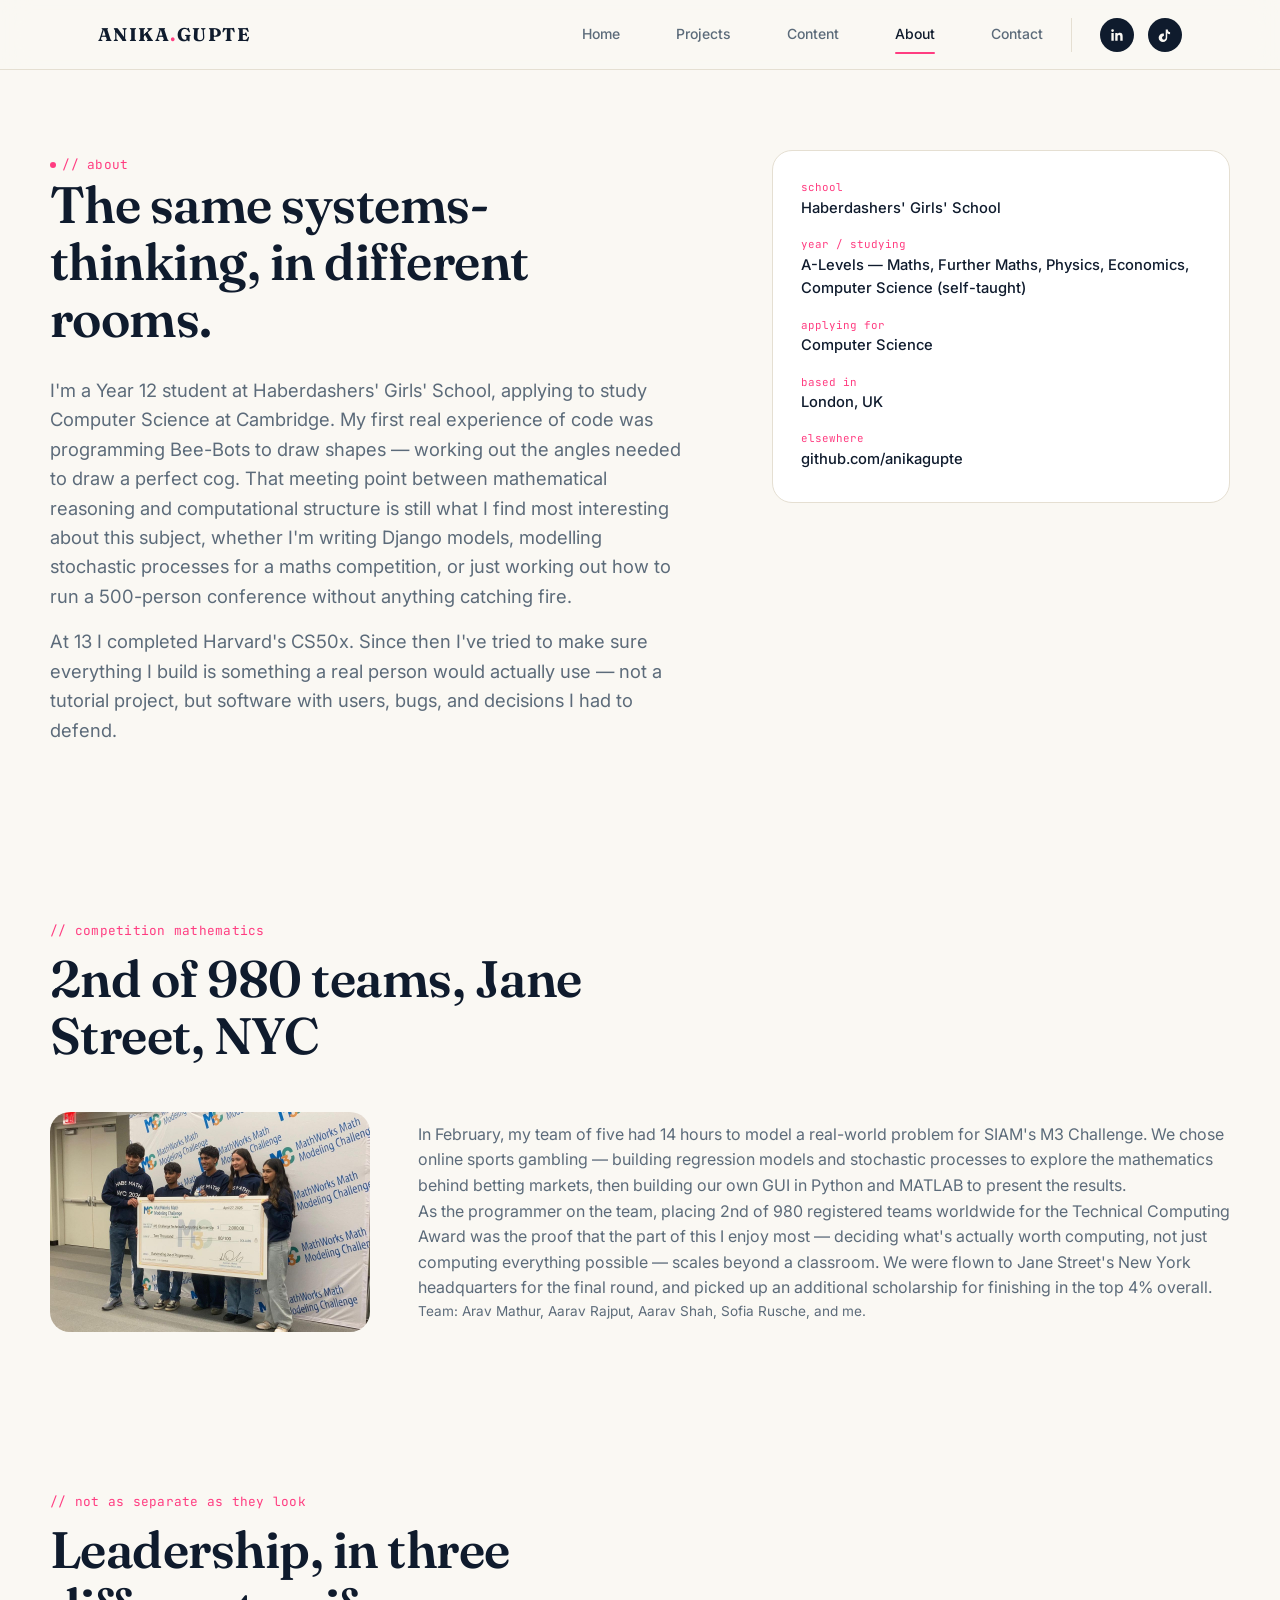
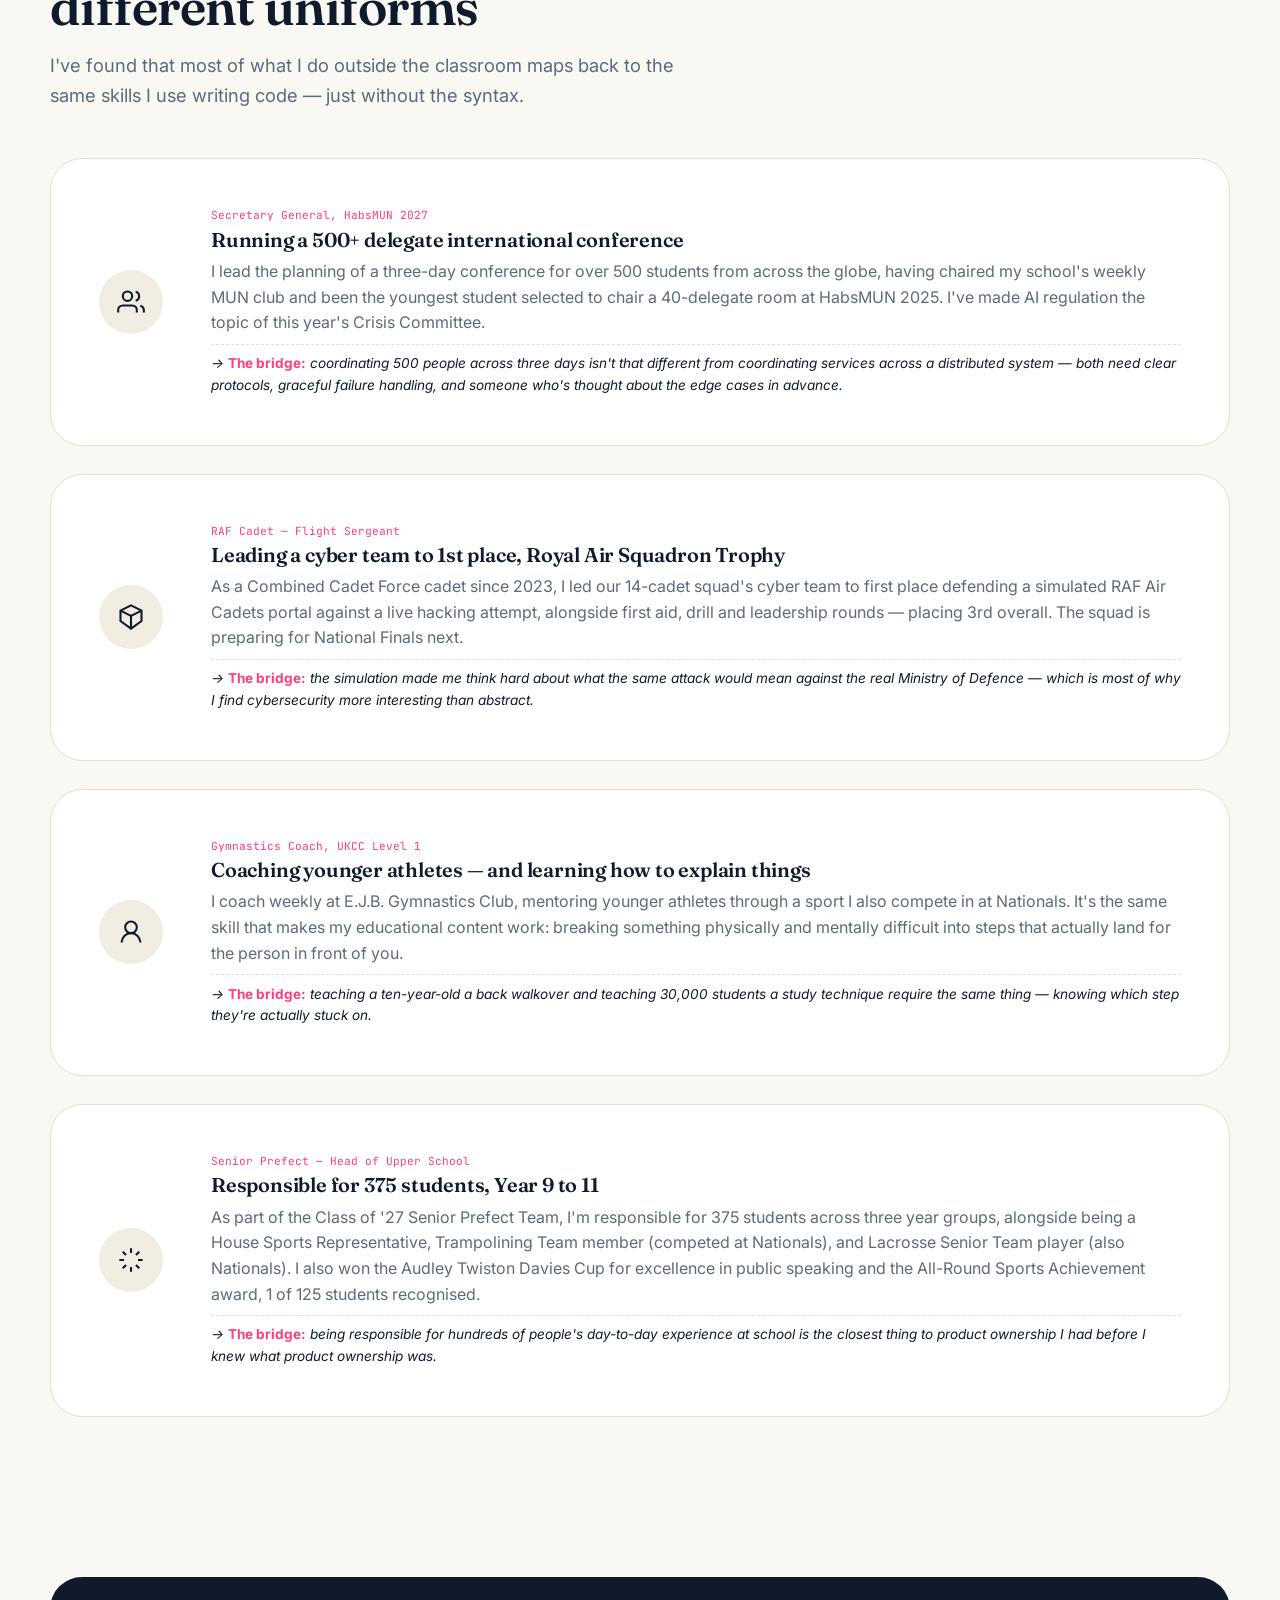
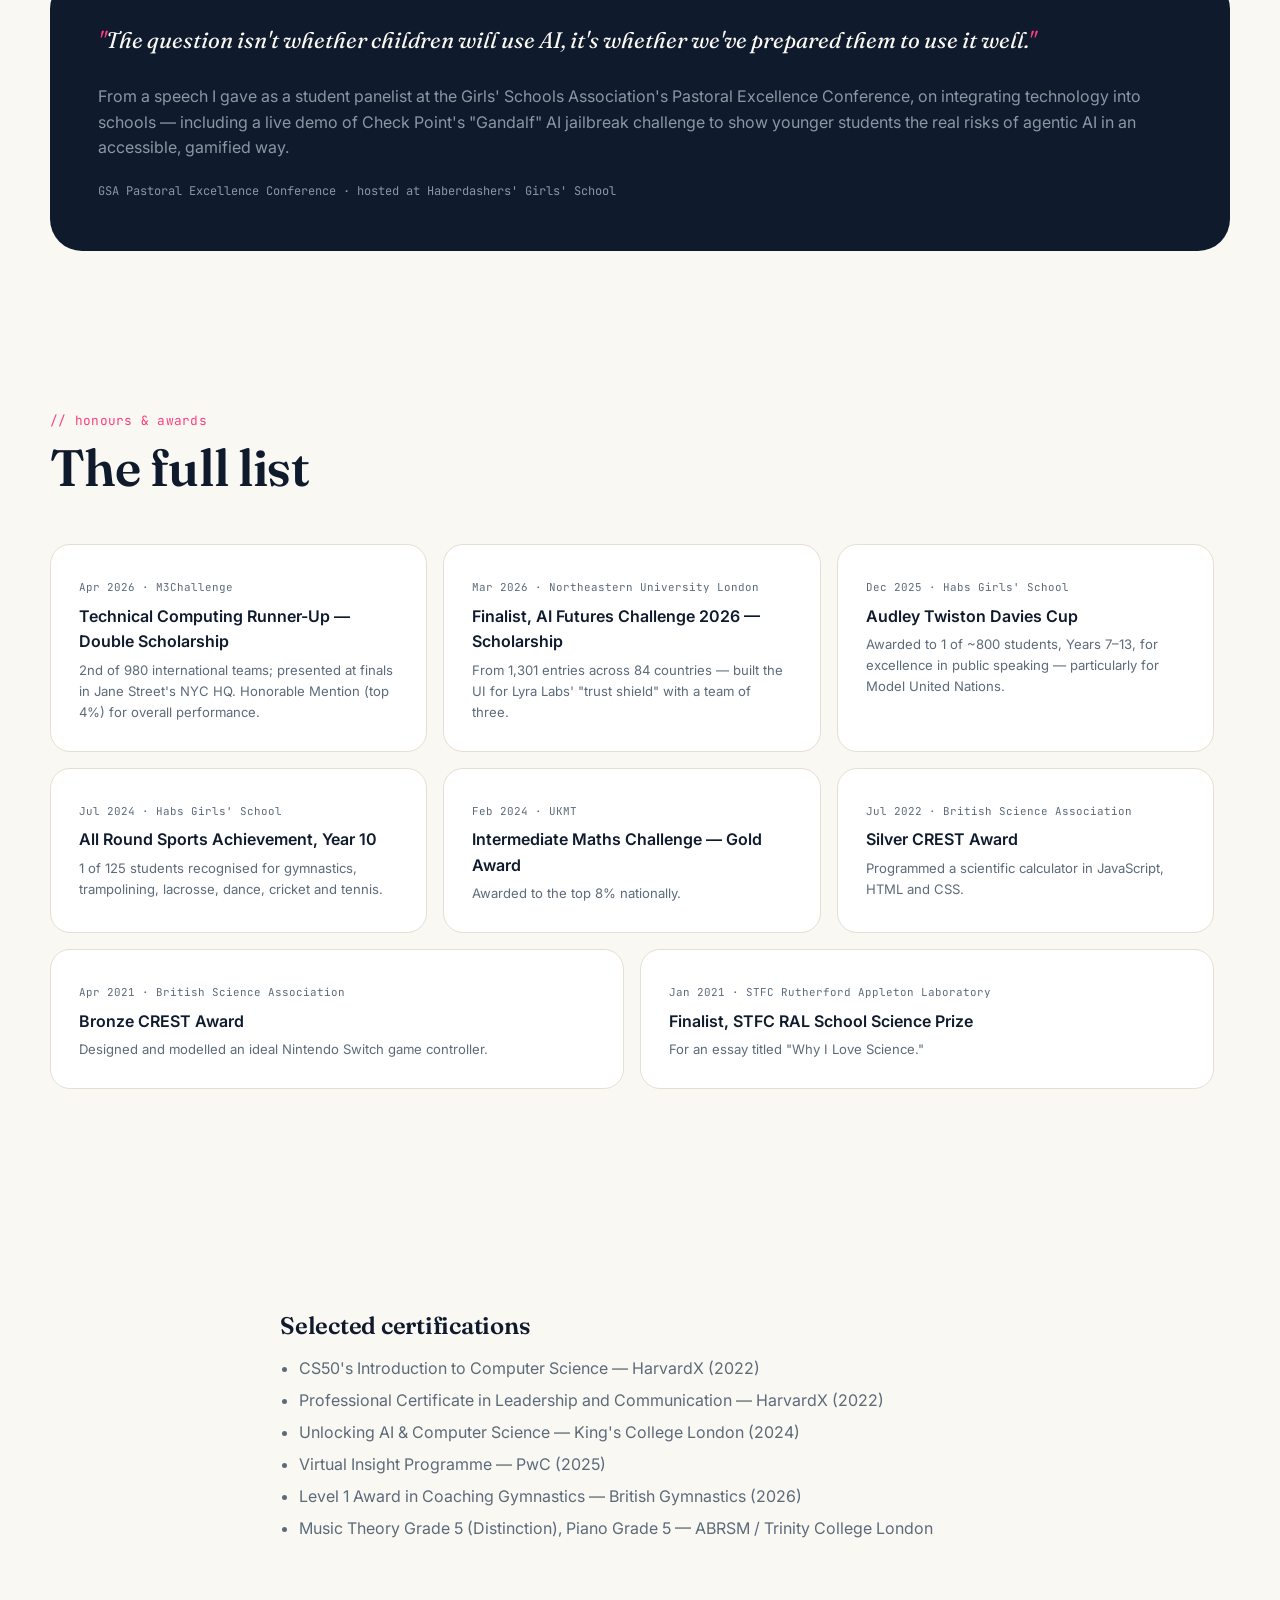
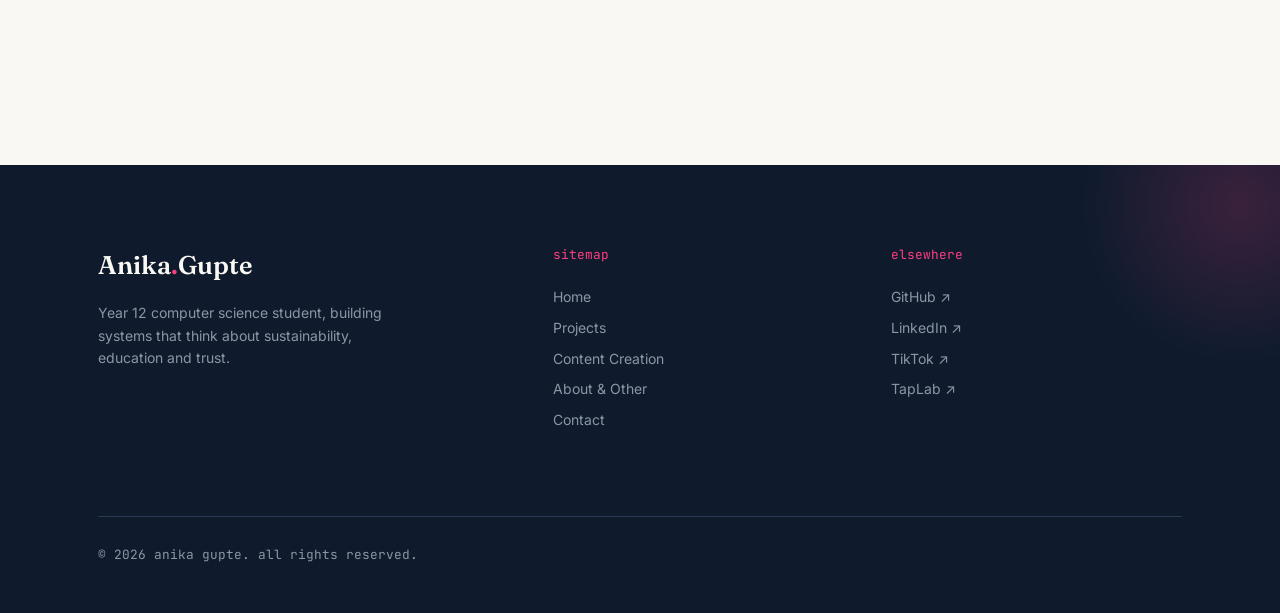
==== commit b1aab071: "small bug fixes" ====
--- a/about.html
+++ b/about.html
@@ -5,6 +5,7 @@
 <meta name="viewport" content="width=device-width, initial-scale=1.0">
 <title>About — Anika Gupte</title>
 <meta name="description" content="Year 12 student at Habs, RAF cadet flight sergeant, gymnastics coach, MUN Secretary General. Same systems-thinking, different rooms.">
+<script>document.documentElement.classList.add('js');</script>
 <link rel="preconnect" href="https://fonts.googleapis.com">
 <link href="https://fonts.googleapis.com/css2?family=Fraunces:ital,opsz,wght@0,9..144,400;0,9..144,500;0,9..144,600;0,9..144,700;1,9..144,500&family=Inter:wght@400;500;600;700&family=JetBrains+Mono:wght@400;500&display=swap" rel="stylesheet">
 <link rel="stylesheet" href="css/variables.css">
@@ -234,6 +235,7 @@
         <a href="https://github.com/anikagupte" target="_blank" rel="noopener">GitHub ↗</a>
         <a href="https://www.linkedin.com/in/anika-gupte/" target="_blank" rel="noopener">LinkedIn ↗</a>
         <a href="https://www.tiktok.com/@anika.studies" target="_blank" rel="noopener">TikTok ↗</a>
+        <a href="https://www.taplab.agency/roster/anika" target="_blank" rel="noopener">TapLab ↗</a>
       </div>
     </div>
     <div class="footer__bottom">
--- a/css/base.css
+++ b/css/base.css
@@ -179,12 +179,12 @@
 ::-webkit-scrollbar-thumb:hover { background: var(--slate-light); }
 
 /* Reveal-on-scroll utility */
-.reveal {
+.js .reveal {
   opacity: 0;
   transform: translateY(24px);
   transition: opacity 0.7s var(--ease), transform 0.7s var(--ease);
 }
-.reveal.is-visible {
+.js .reveal.is-visible {
   opacity: 1;
   transform: translateY(0);
 }
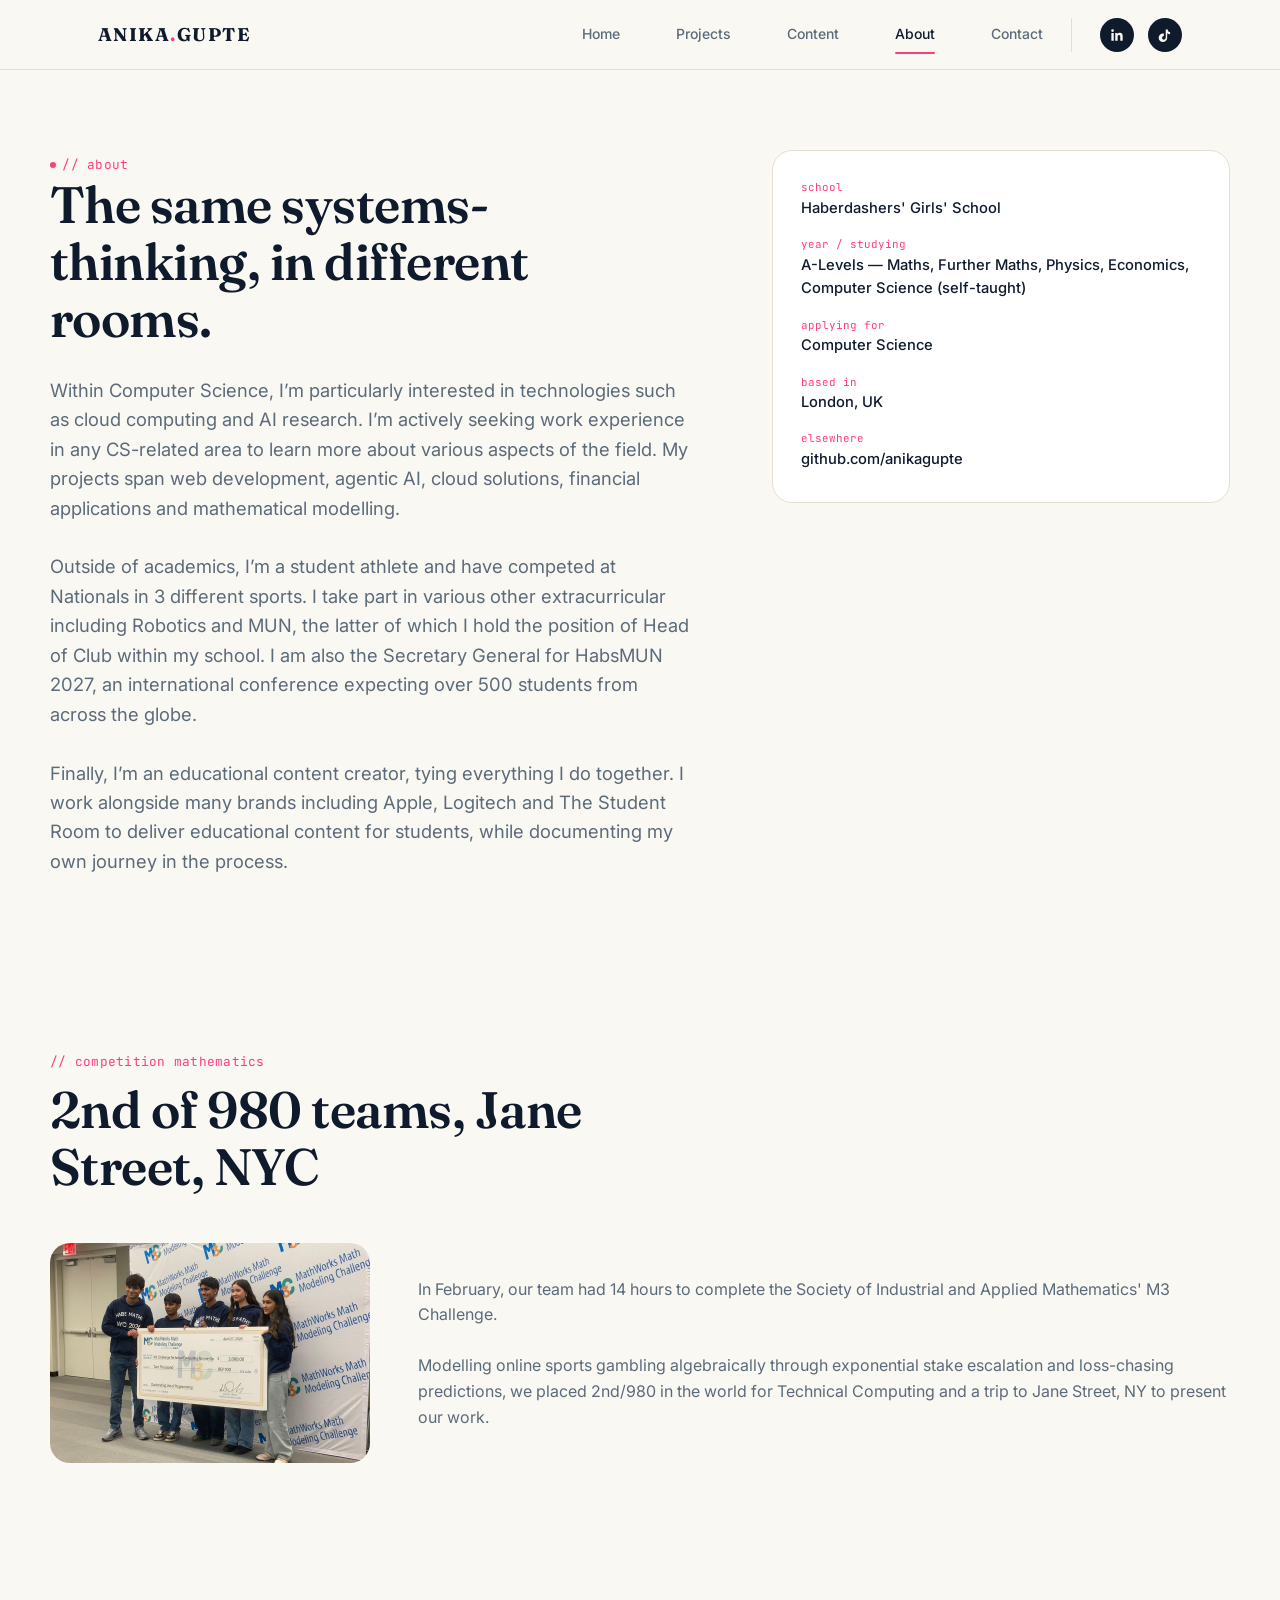
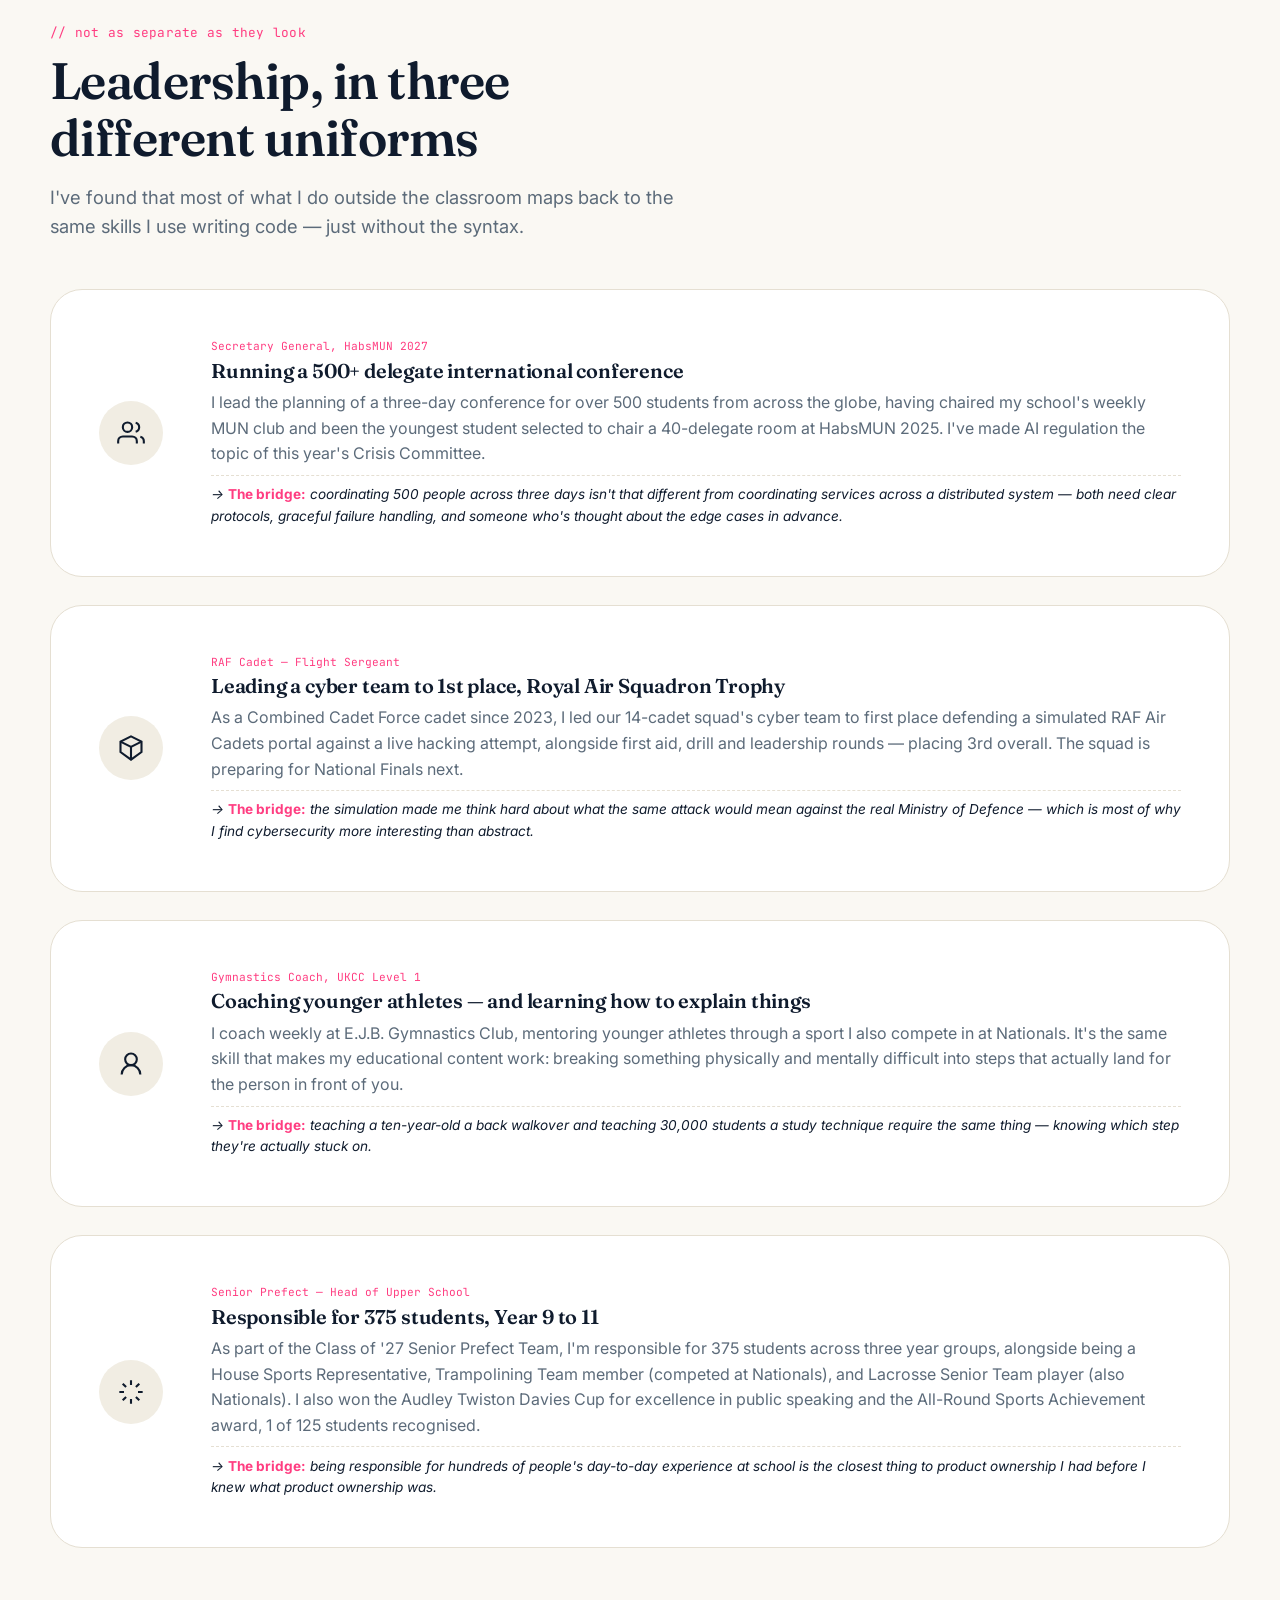
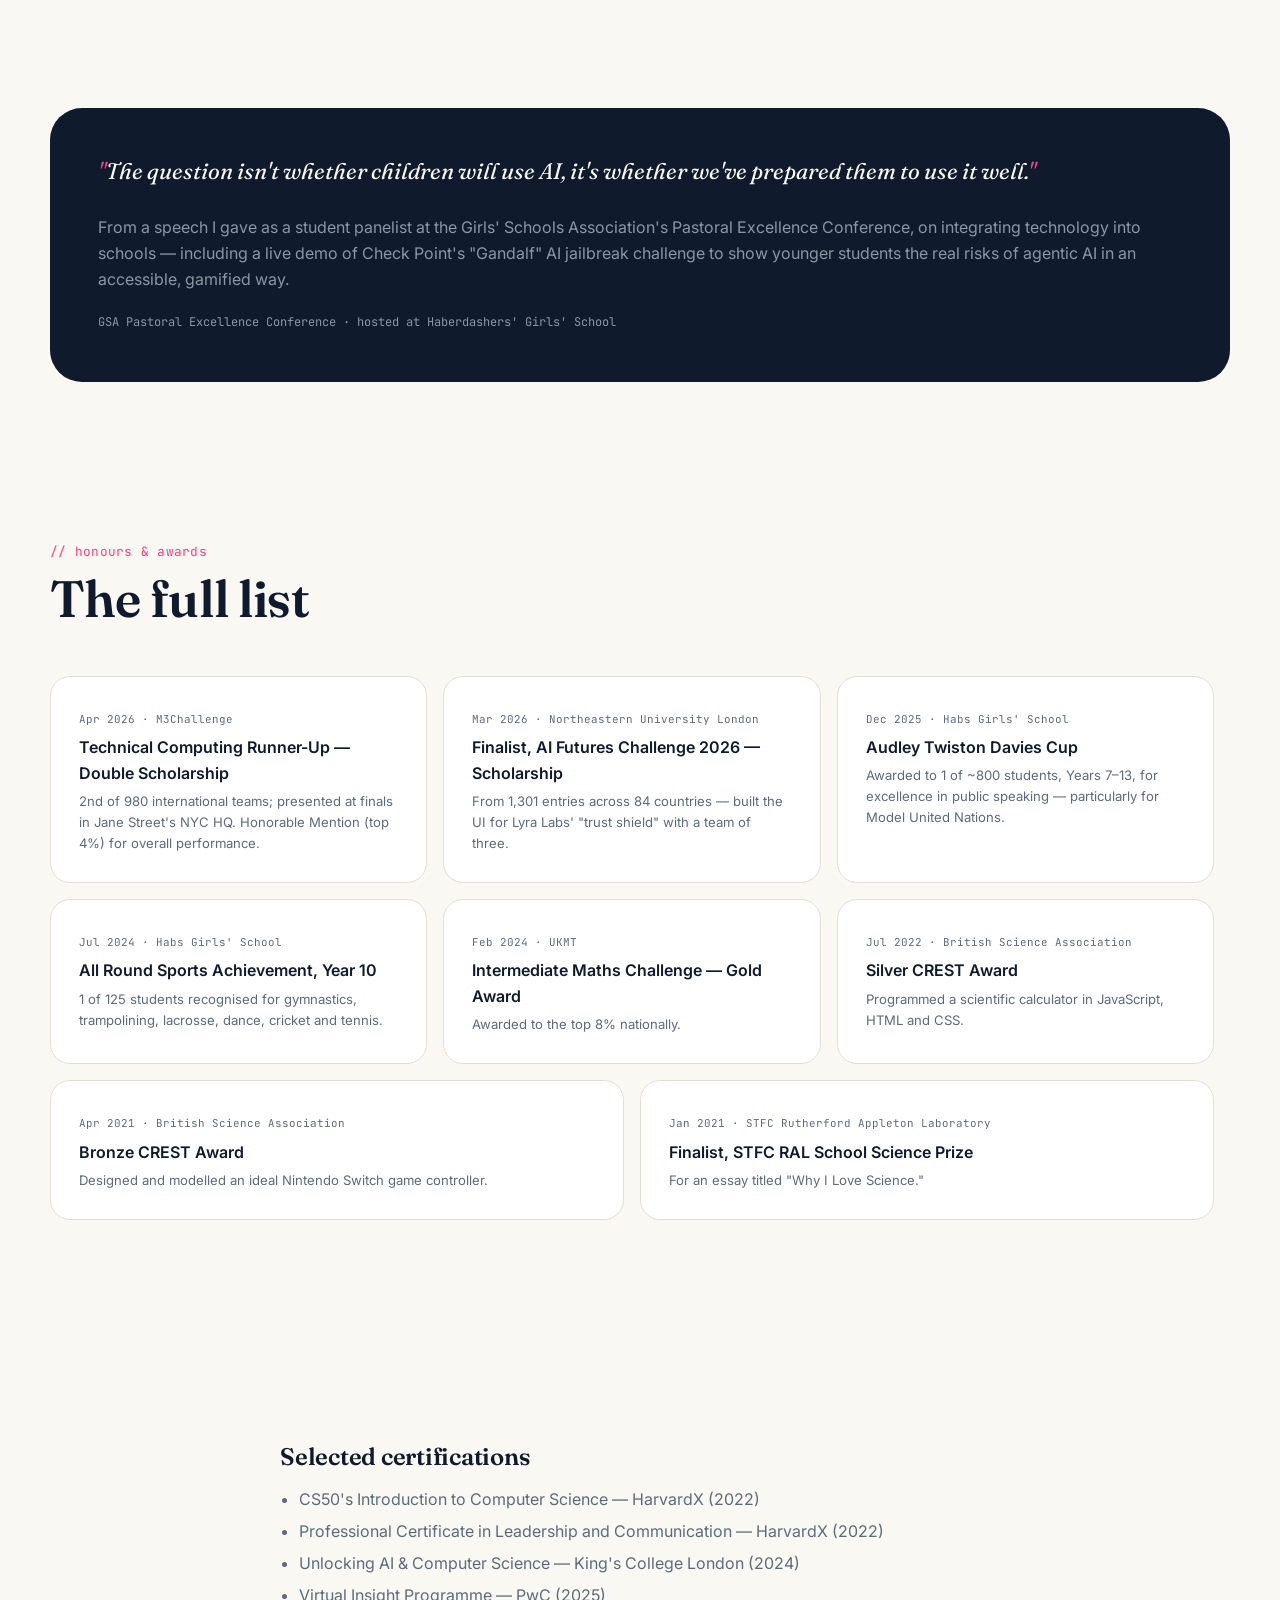
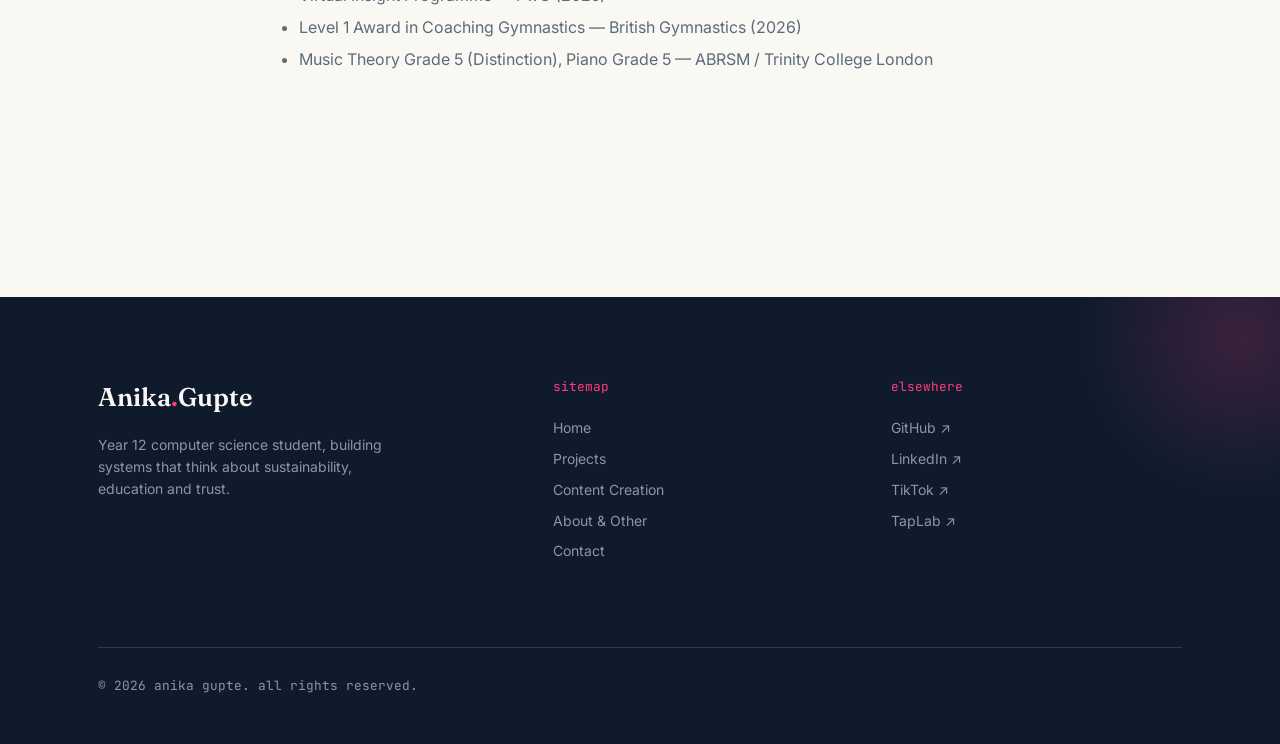
==== commit 27a9f698: "final pre-deployment touches" ====
--- a/about.html
+++ b/about.html
@@ -47,8 +47,11 @@
     <div class="about-hero__text">
       <span class="eyebrow">// about</span>
       <h1>The same systems-thinking, in different rooms.</h1>
-      <p>I'm a Year 12 student at Haberdashers' Girls' School, applying to study Computer Science at Cambridge. My first real experience of code was programming Bee-Bots to draw shapes — working out the angles needed to draw a perfect cog. That meeting point between mathematical reasoning and computational structure is still what I find most interesting about this subject, whether I'm writing Django models, modelling stochastic processes for a maths competition, or just working out how to run a 500-person conference without anything catching fire.</p>
-      <p>At 13 I completed Harvard's CS50x. Since then I've tried to make sure everything I build is something a real person would actually use — not a tutorial project, but software with users, bugs, and decisions I had to defend.</p>
+      <p>Within Computer Science, I’m particularly interested in technologies such as cloud computing and AI research. I’m actively seeking work experience in any CS-related area to learn more about various aspects of the field. My projects span web development, agentic AI, cloud solutions, financial applications and mathematical modelling.<br>
+
+      <br> Outside of academics, I’m a student athlete and have competed at Nationals in 3 different sports. I take part in various other extracurricular including Robotics and MUN, the latter of which I hold the position of Head of Club within my school. I am also the Secretary General for HabsMUN 2027, an international conference expecting over 500 students from across the globe.<br>
+        
+      <br> Finally, I’m an educational content creator, tying everything I do together. I work alongside many brands including Apple, Logitech and The Student Room to deliver educational content for students, while documenting my own journey in the process.
     </div>
     <div class="about-hero__sidebar">
       <dl class="fact-list">
@@ -76,9 +79,8 @@
   <div class="m3-block reveal">
     <div class="m3-block__media"><img src="images/blogs/m3.jpeg" alt="M3 Team Photo"></div>
     <div class="m3-block__body">
-      <p>In February, my team of five had 14 hours to model a real-world problem for SIAM's M3 Challenge. We chose online sports gambling — building regression models and stochastic processes to explore the mathematics behind betting markets, then building our own GUI in Python and MATLAB to present the results.</p>
-      <p>As the programmer on the team, placing 2nd of 980 registered teams worldwide for the Technical Computing Award was the proof that the part of this I enjoy most — deciding what's actually worth computing, not just computing everything possible — scales beyond a classroom. We were flown to Jane Street's New York headquarters for the final round, and picked up an additional scholarship for finishing in the top 4% overall.</p>
-      <p style="font-size:0.85rem; color:var(--slate);">Team: Arav Mathur, Aarav Rajput, Aarav Shah, Sofia Rusche, and me.</p>
+      <p>In February, our team had 14 hours to complete the Society of Industrial and Applied Mathematics' M3 Challenge.<br>
+      <br>Modelling online sports gambling algebraically through exponential stake escalation and loss-chasing predictions, we placed 2nd/980 in the world for Technical Computing and a trip to Jane Street, NY to present our work.</p>
     </div>
   </div>
 </section>
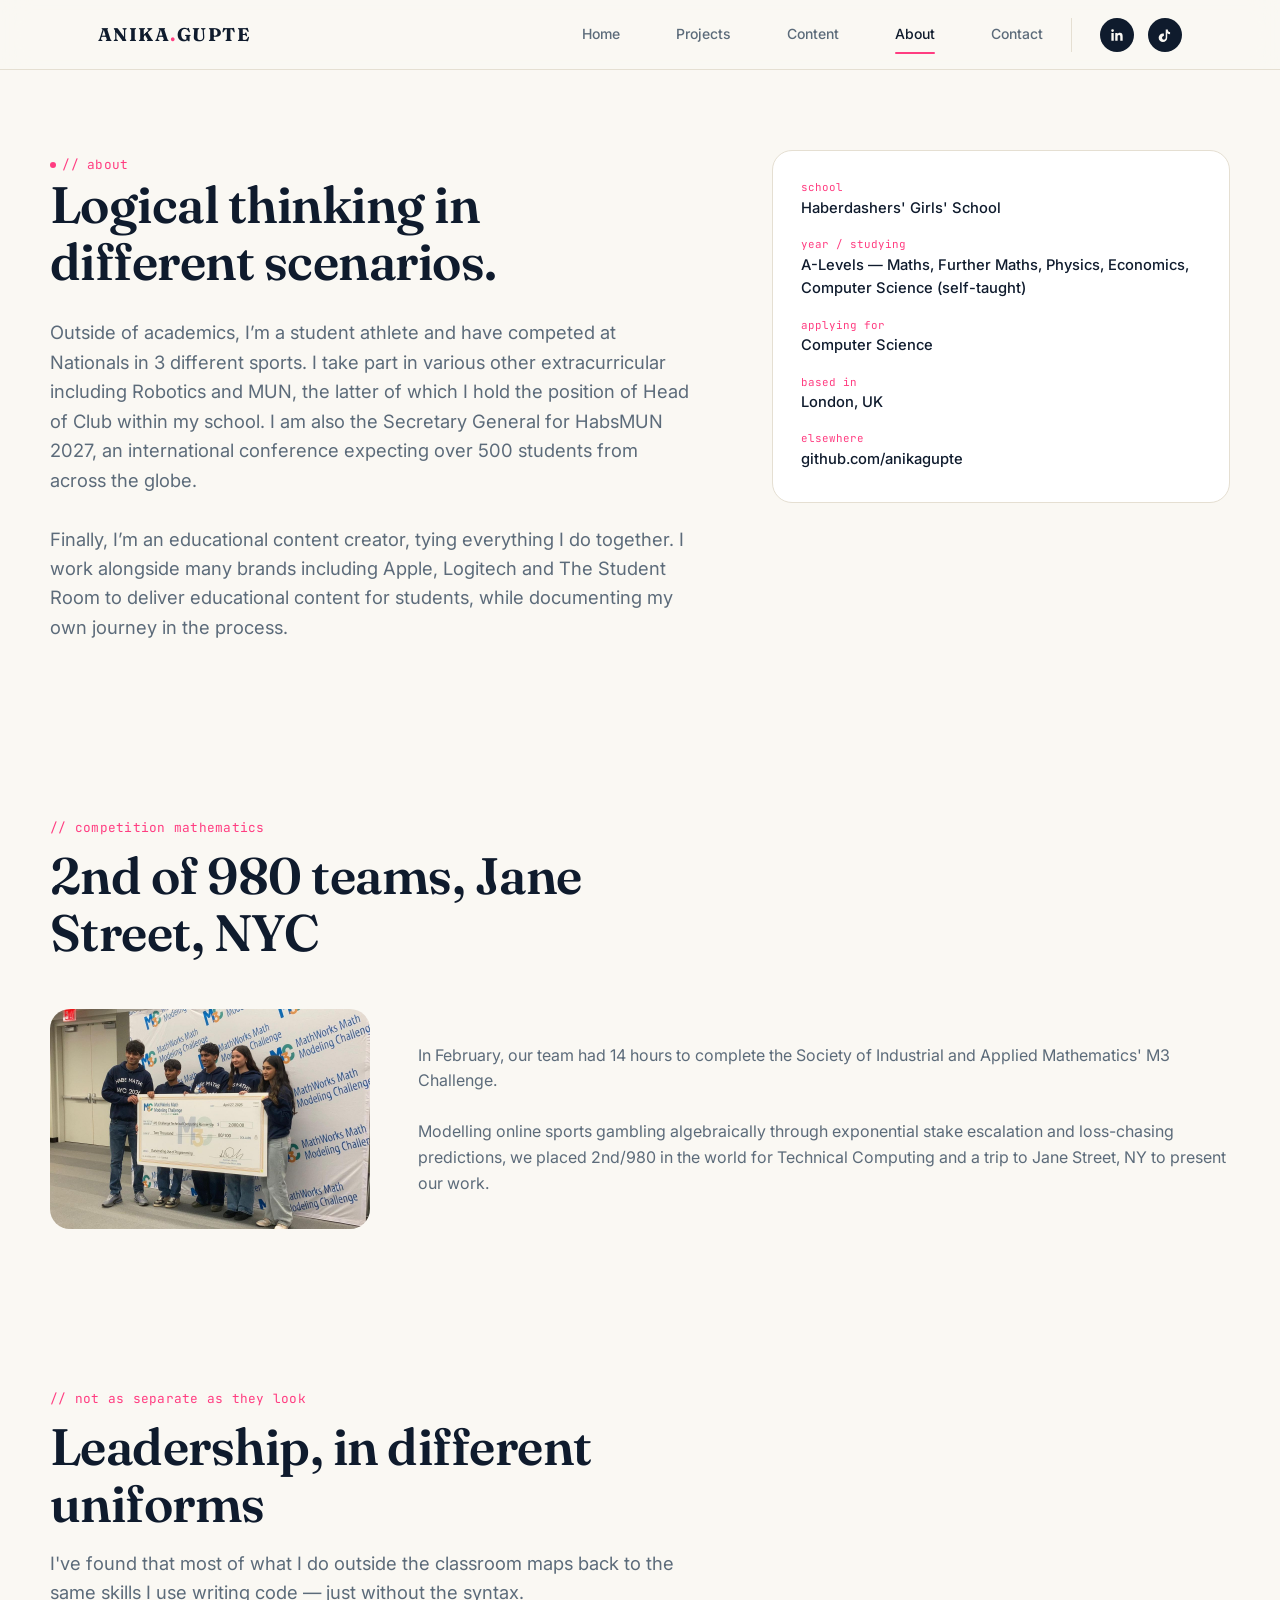
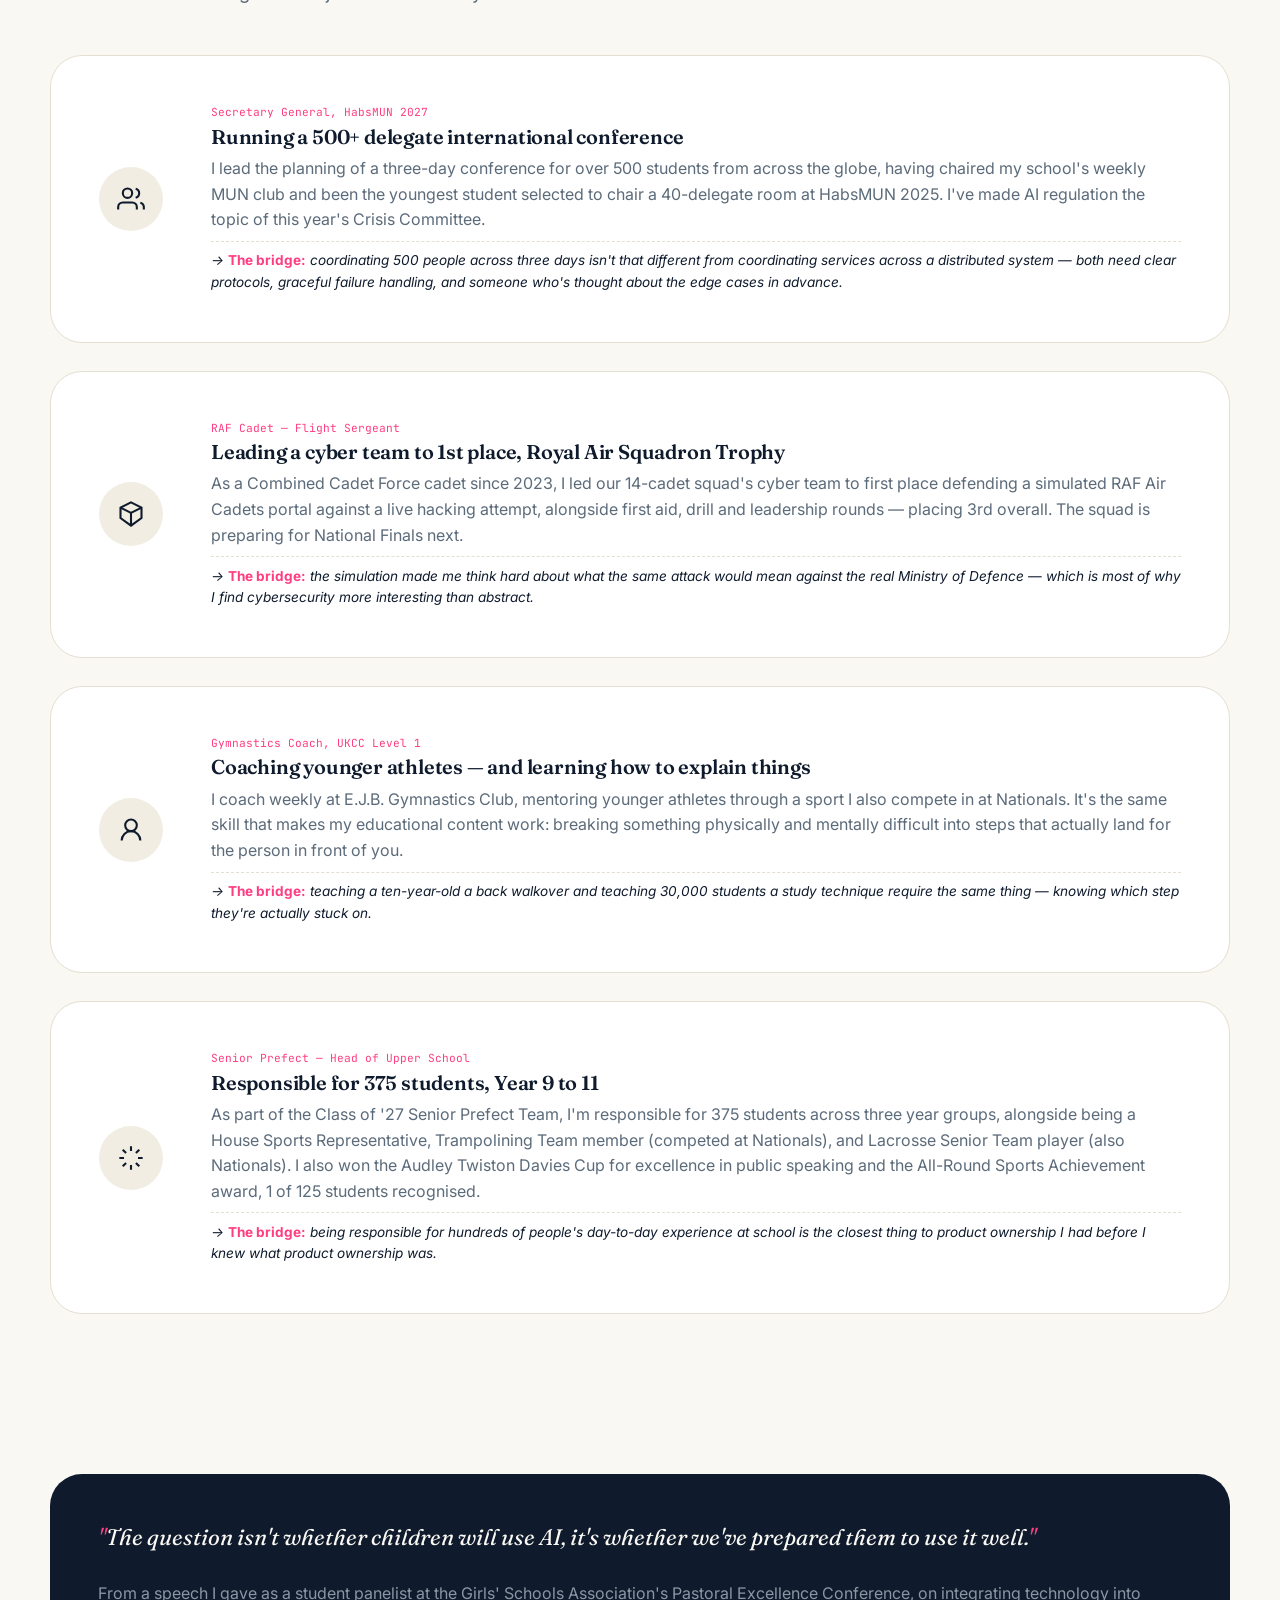
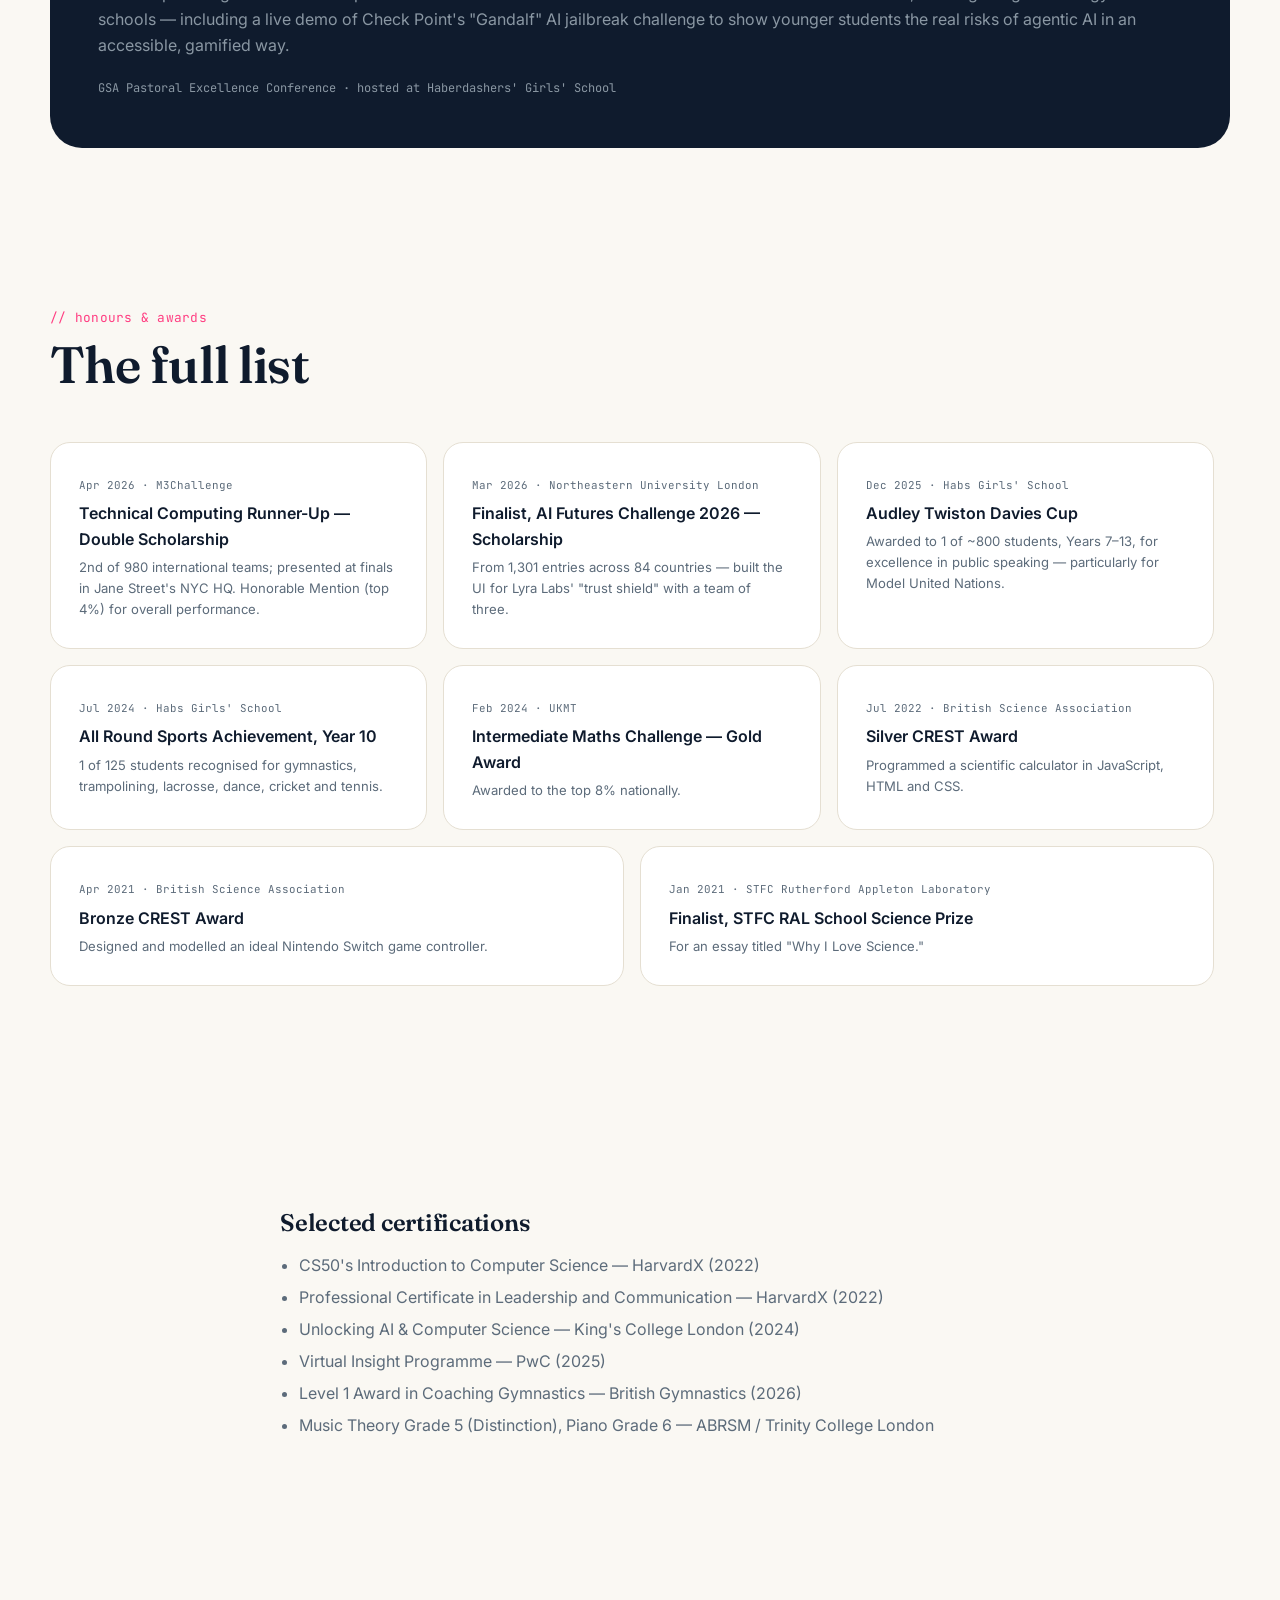
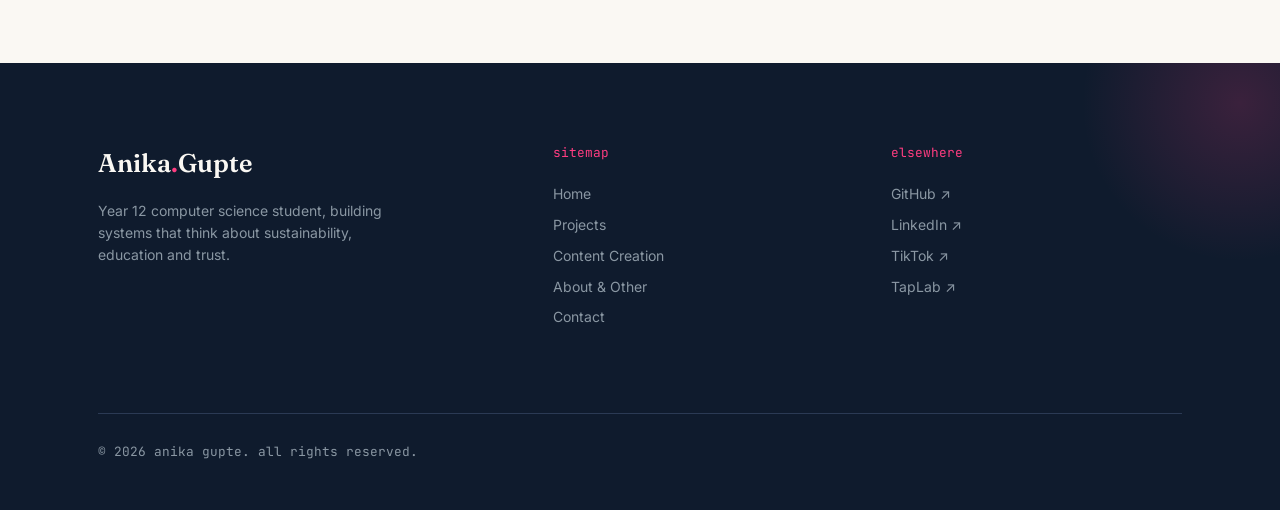
==== commit 093f3018: "added vex logbook pdf" ====
--- a/about.html
+++ b/about.html
@@ -46,10 +46,8 @@
   <div class="about-hero reveal">
     <div class="about-hero__text">
       <span class="eyebrow">// about</span>
-      <h1>The same systems-thinking, in different rooms.</h1>
-      <p>Within Computer Science, I’m particularly interested in technologies such as cloud computing and AI research. I’m actively seeking work experience in any CS-related area to learn more about various aspects of the field. My projects span web development, agentic AI, cloud solutions, financial applications and mathematical modelling.<br>
-
-      <br> Outside of academics, I’m a student athlete and have competed at Nationals in 3 different sports. I take part in various other extracurricular including Robotics and MUN, the latter of which I hold the position of Head of Club within my school. I am also the Secretary General for HabsMUN 2027, an international conference expecting over 500 students from across the globe.<br>
+      <h1>Logical thinking in different scenarios.</h1>
+      <p>Outside of academics, I’m a student athlete and have competed at Nationals in 3 different sports. I take part in various other extracurricular including Robotics and MUN, the latter of which I hold the position of Head of Club within my school. I am also the Secretary General for HabsMUN 2027, an international conference expecting over 500 students from across the globe.<br>
         
       <br> Finally, I’m an educational content creator, tying everything I do together. I work alongside many brands including Apple, Logitech and The Student Room to deliver educational content for students, while documenting my own journey in the process.
     </div>
@@ -89,7 +87,7 @@
 <section class="container section--tight">
   <div class="section-head">
     <span class="mono-label">// not as separate as they look</span>
-    <h2>Leadership, in three different uniforms</h2>
+    <h2>Leadership, in different uniforms</h2>
     <p>I've found that most of what I do outside the classroom maps back to the same skills I use writing code — just without the syntax.</p>
   </div>
   <div class="bridge-list" data-stagger>
@@ -213,7 +211,7 @@
     <li>Unlocking AI &amp; Computer Science — King's College London (2024)</li>
     <li>Virtual Insight Programme — PwC (2025)</li>
     <li>Level 1 Award in Coaching Gymnastics — British Gymnastics (2026)</li>
-    <li>Music Theory Grade 5 (Distinction), Piano Grade 5 — ABRSM / Trinity College London</li>
+    <li>Music Theory Grade 5 (Distinction), Piano Grade 6 — ABRSM / Trinity College London</li>
   </ul>
 </section>
 
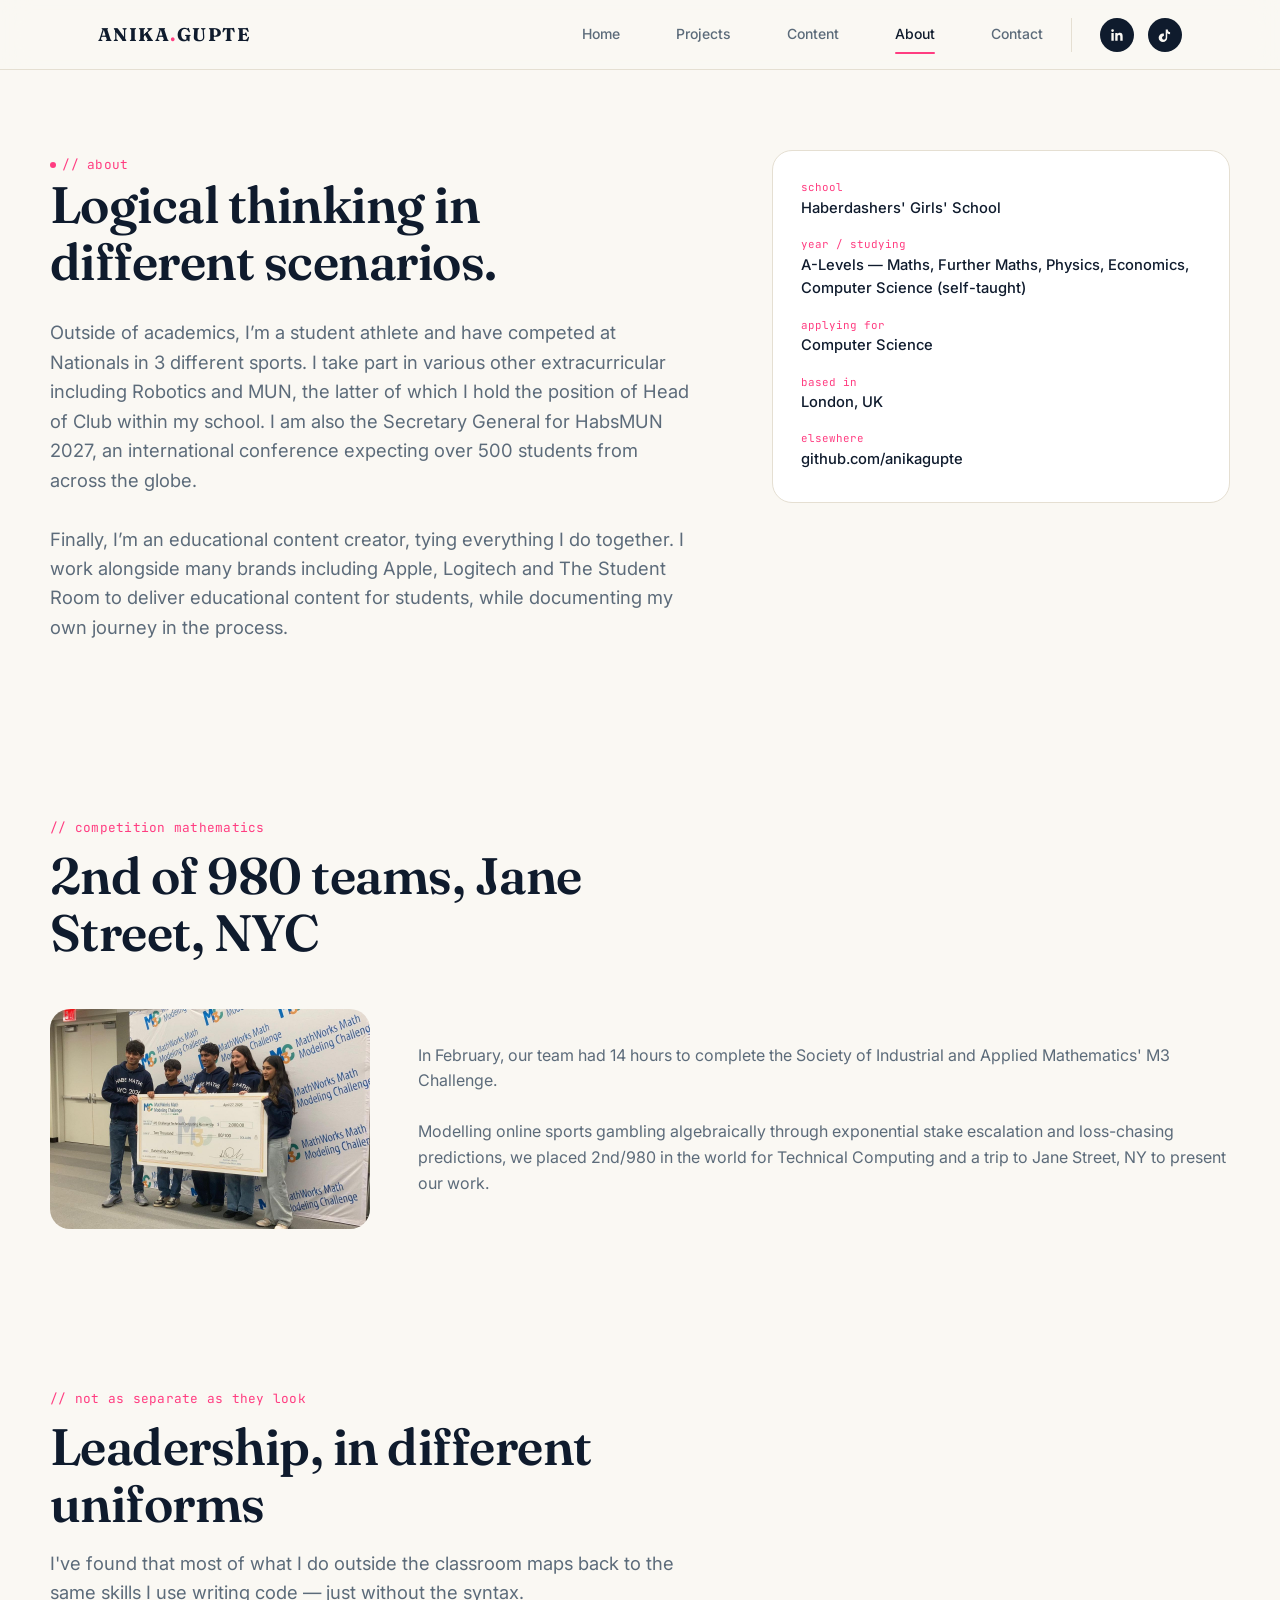
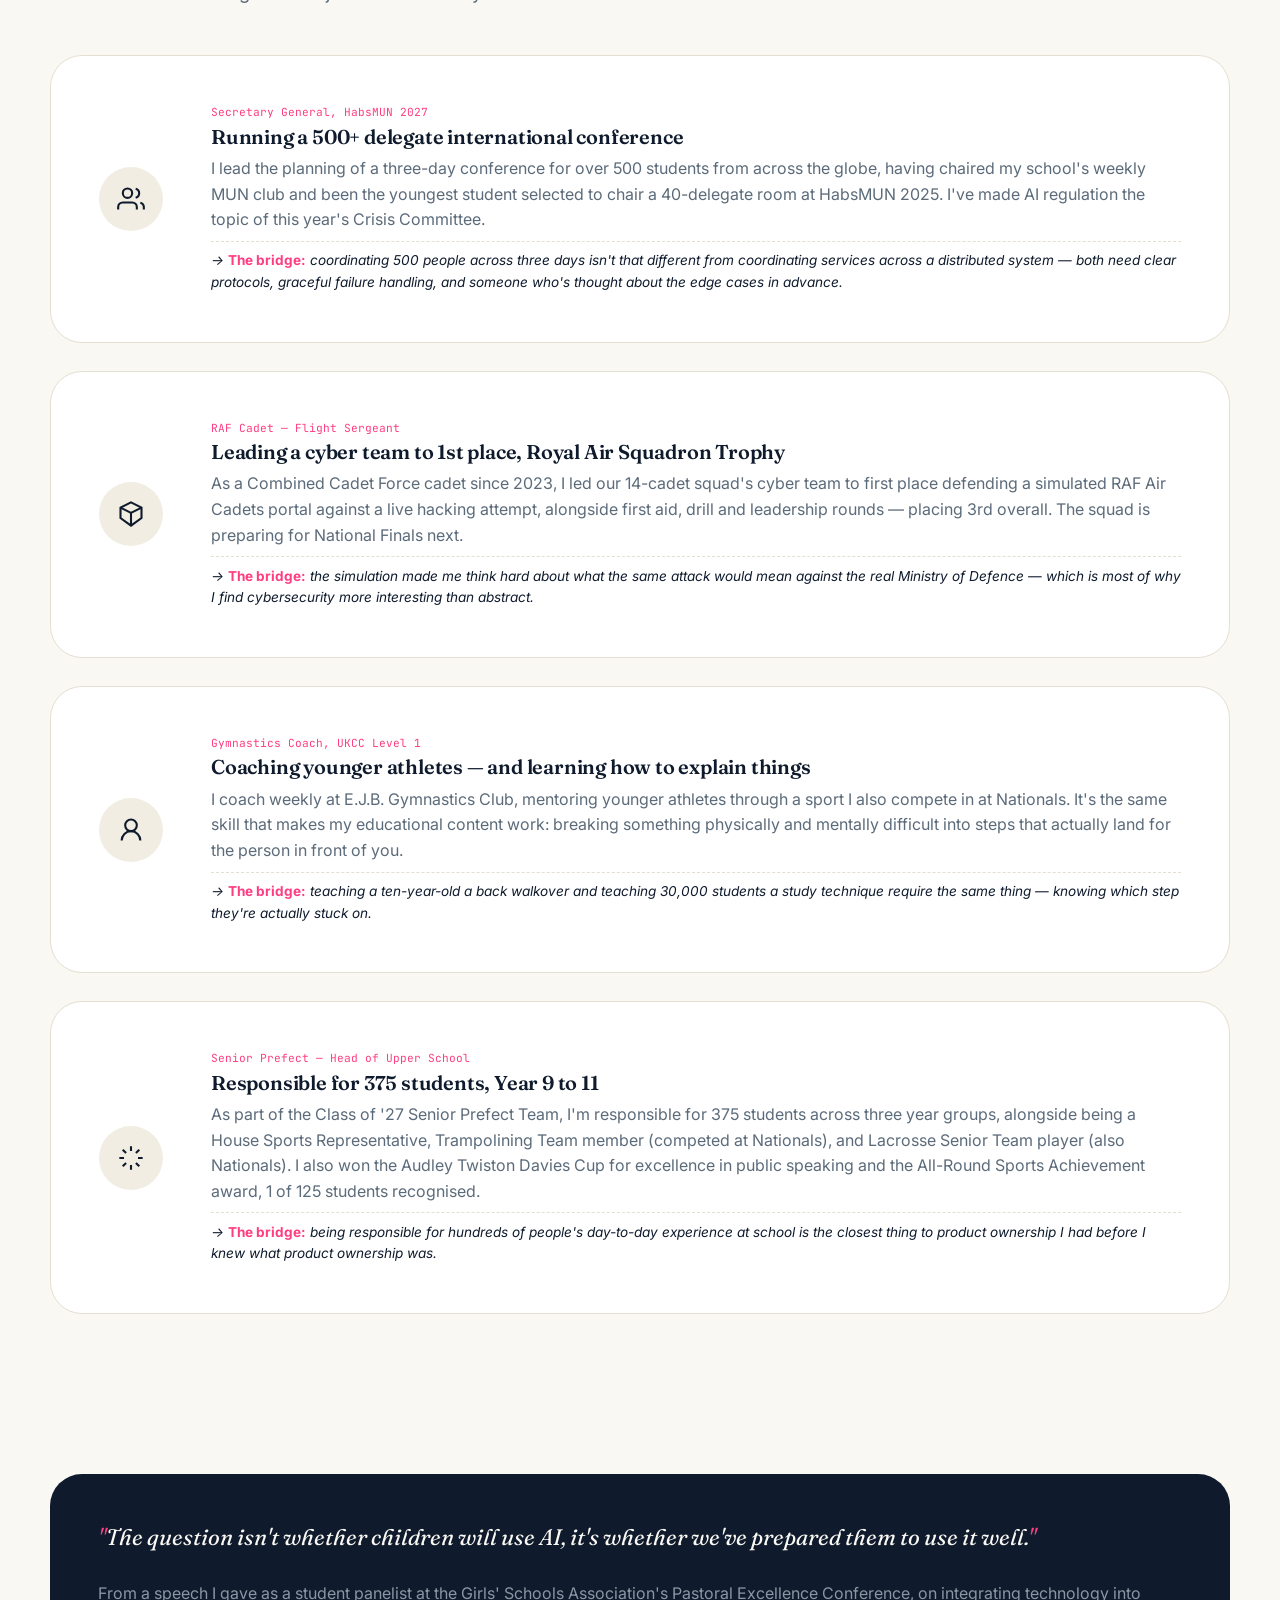
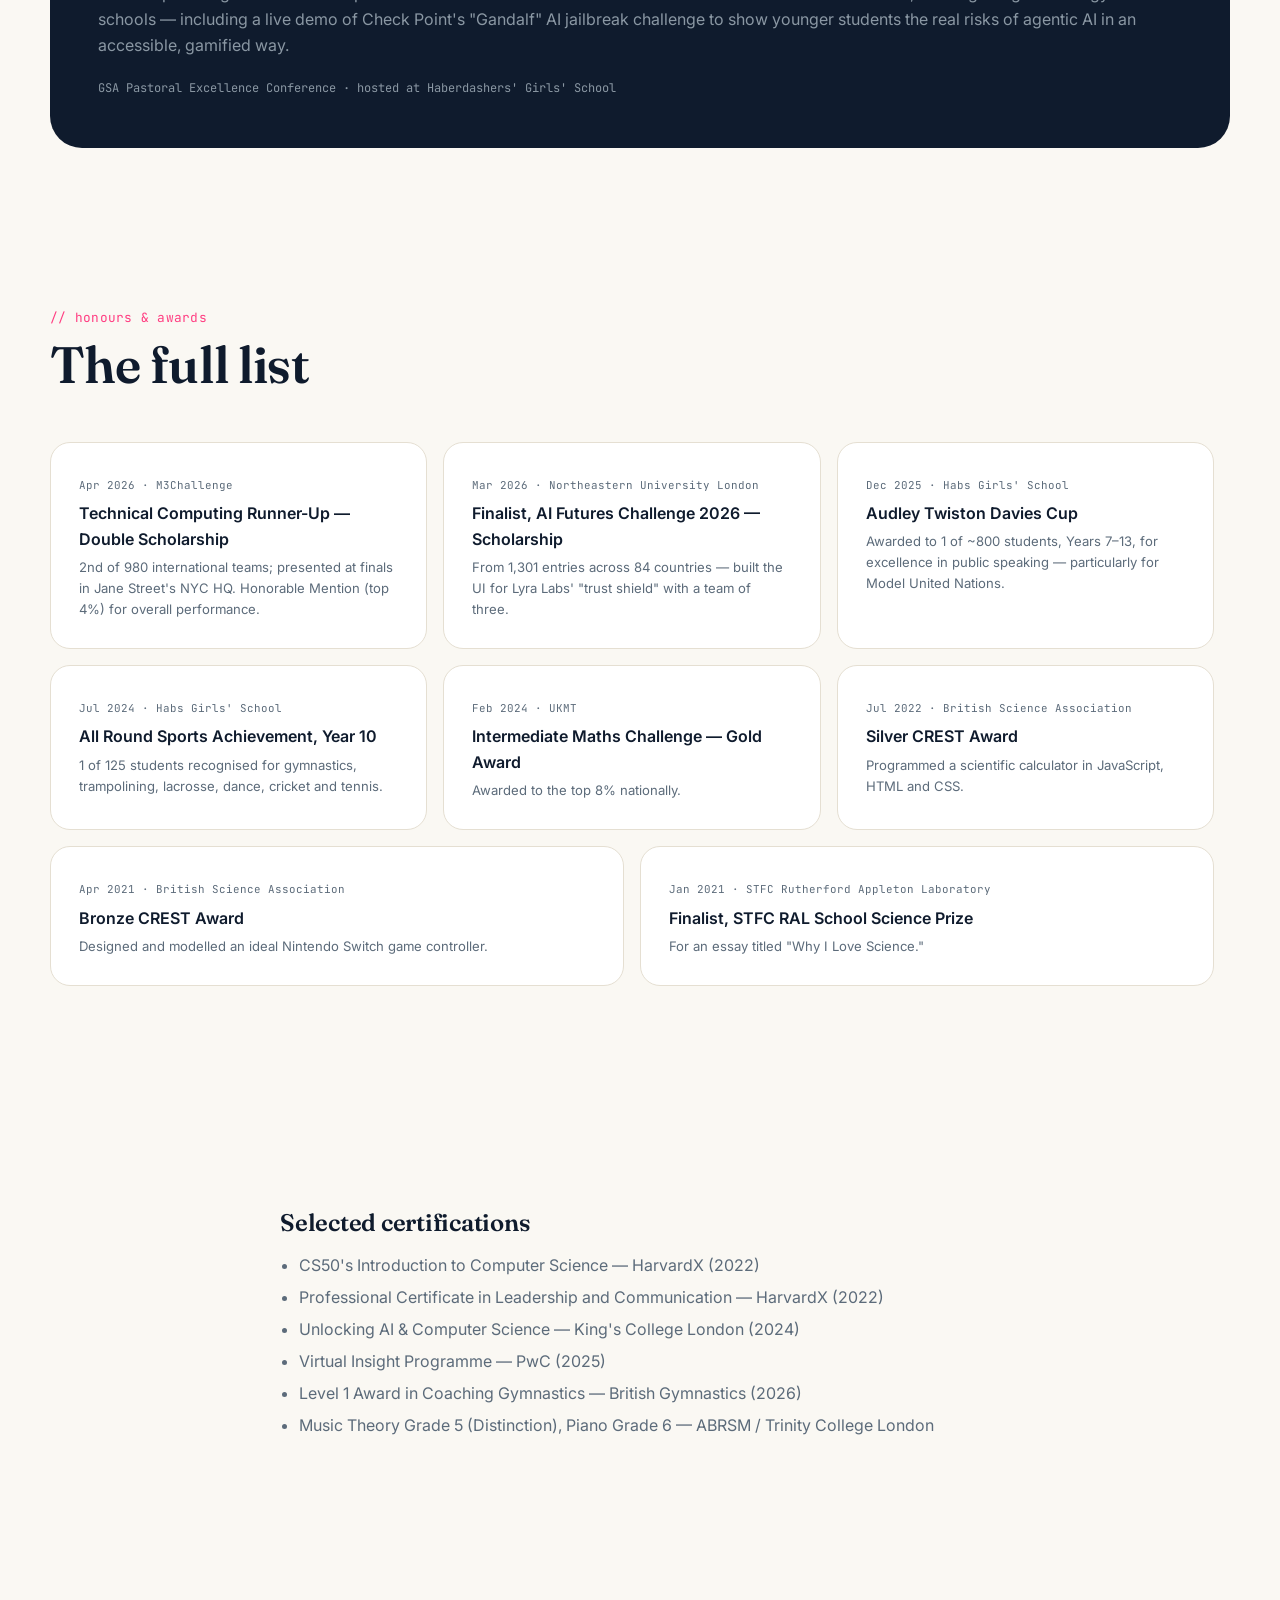
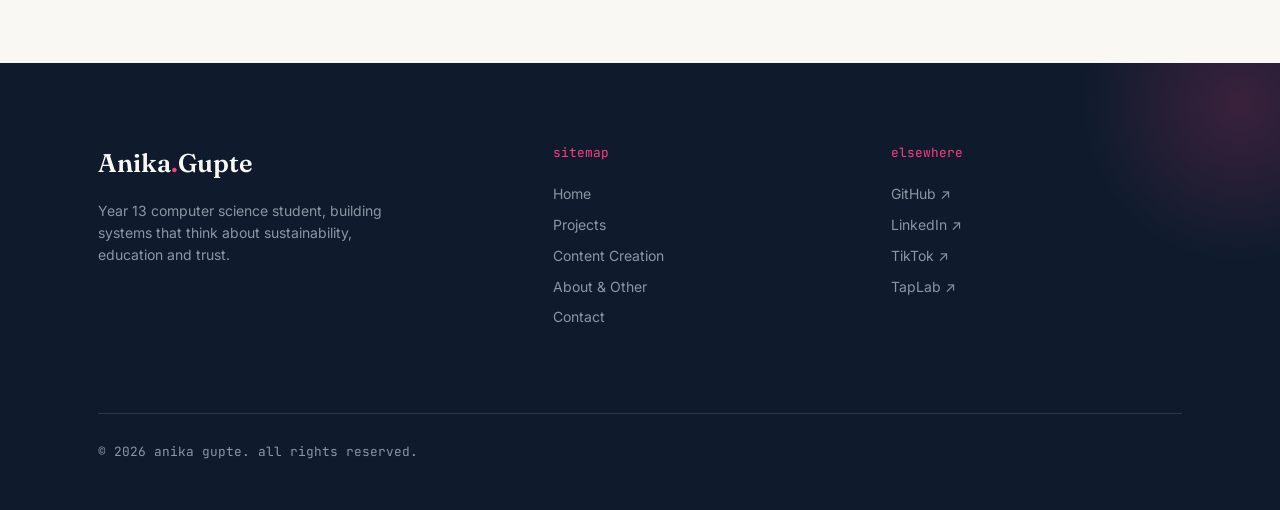
==== commit 837f4212: "updated year group" ====
--- a/about.html
+++ b/about.html
@@ -4,7 +4,7 @@
 <meta charset="UTF-8">
 <meta name="viewport" content="width=device-width, initial-scale=1.0">
 <title>About — Anika Gupte</title>
-<meta name="description" content="Year 12 student at Habs, RAF cadet flight sergeant, gymnastics coach, MUN Secretary General. Same systems-thinking, different rooms.">
+<meta name="description" content="Year 13 student at Habs, RAF cadet flight sergeant, gymnastics coach, MUN Secretary General. Same systems-thinking, different rooms.">
 <script>document.documentElement.classList.add('js');</script>
 <link rel="preconnect" href="https://fonts.googleapis.com">
 <link href="https://fonts.googleapis.com/css2?family=Fraunces:ital,opsz,wght@0,9..144,400;0,9..144,500;0,9..144,600;0,9..144,700;1,9..144,500&family=Inter:wght@400;500;600;700&family=JetBrains+Mono:wght@400;500&display=swap" rel="stylesheet">
@@ -220,7 +220,7 @@
     <div class="footer__grid">
       <div>
         <div class="footer__brand">Anika<span>.</span>Gupte</div>
-        <p class="footer__tagline">Year 12 computer science student, building systems that think about sustainability, education and trust.</p>
+        <p class="footer__tagline">Year 13 computer science student, building systems that think about sustainability, education and trust.</p>
       </div>
       <div class="footer__links">
         <span class="footer__heading">sitemap</span>
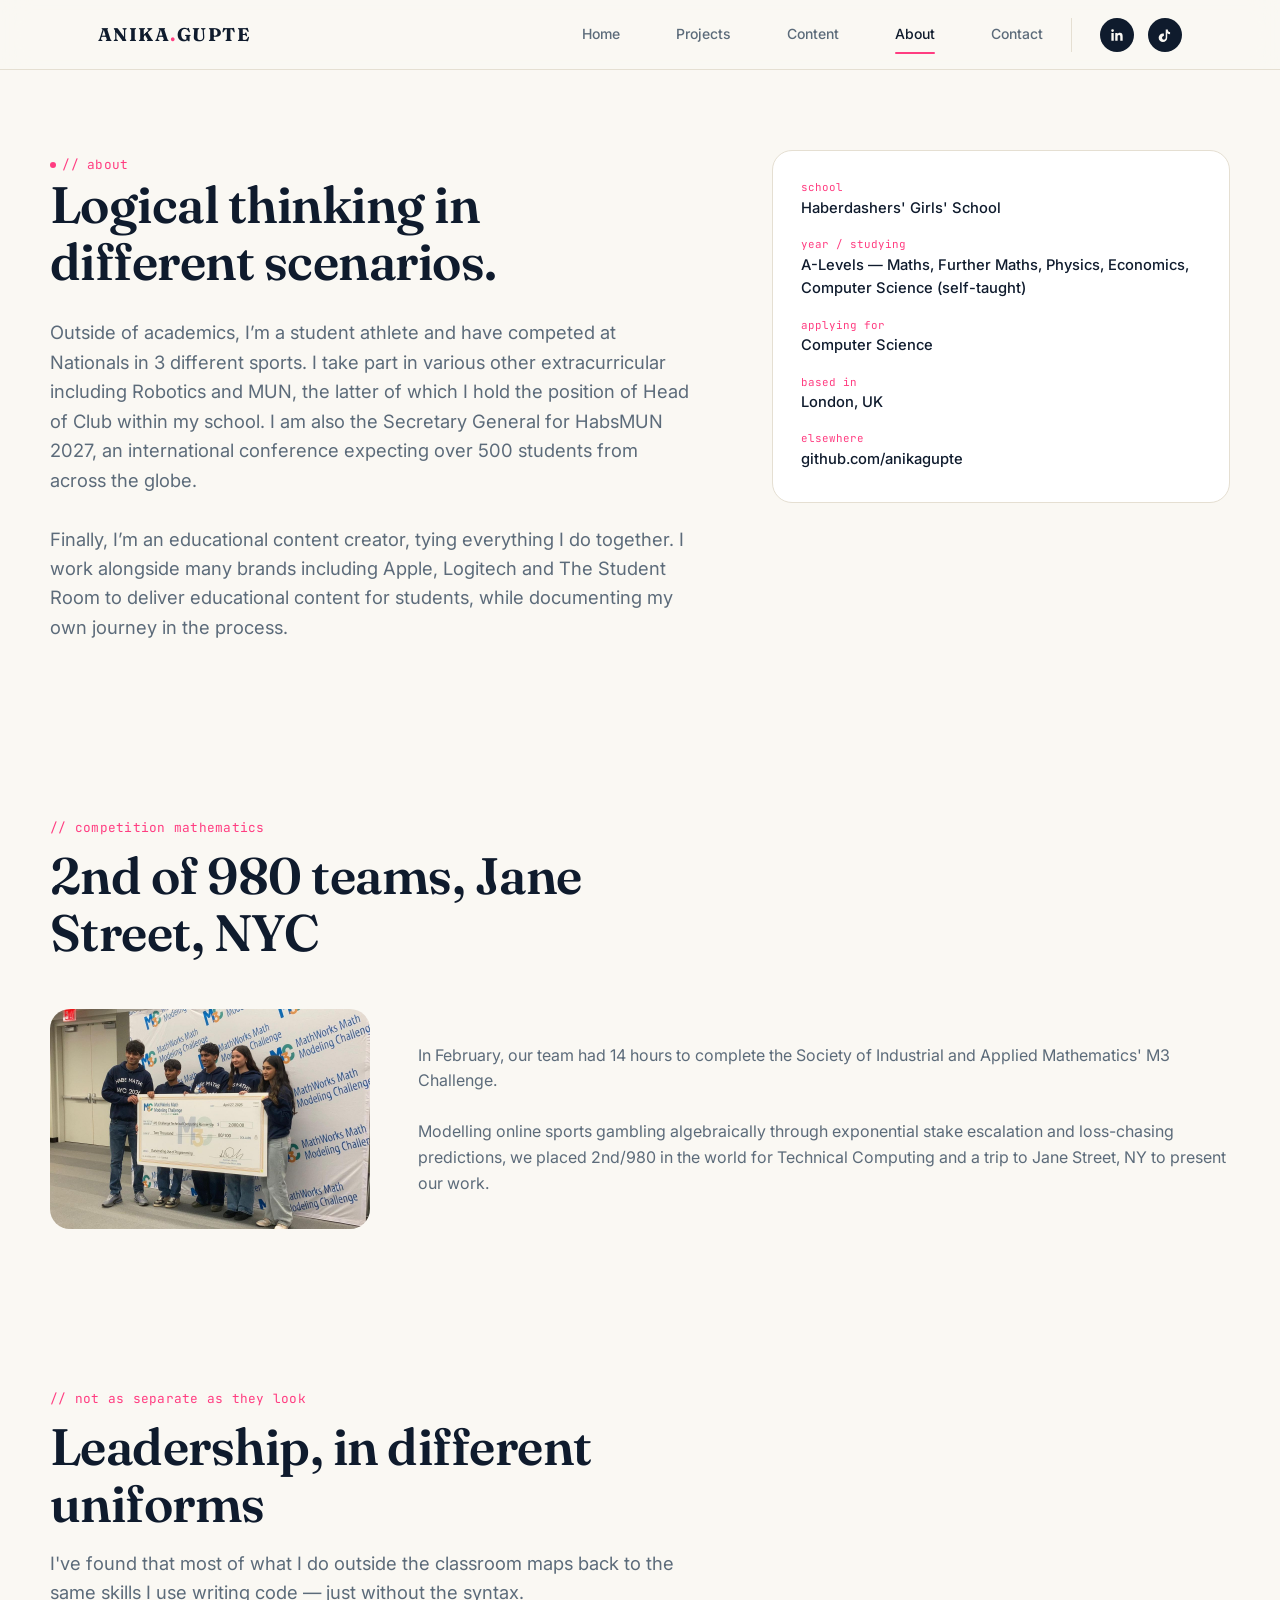
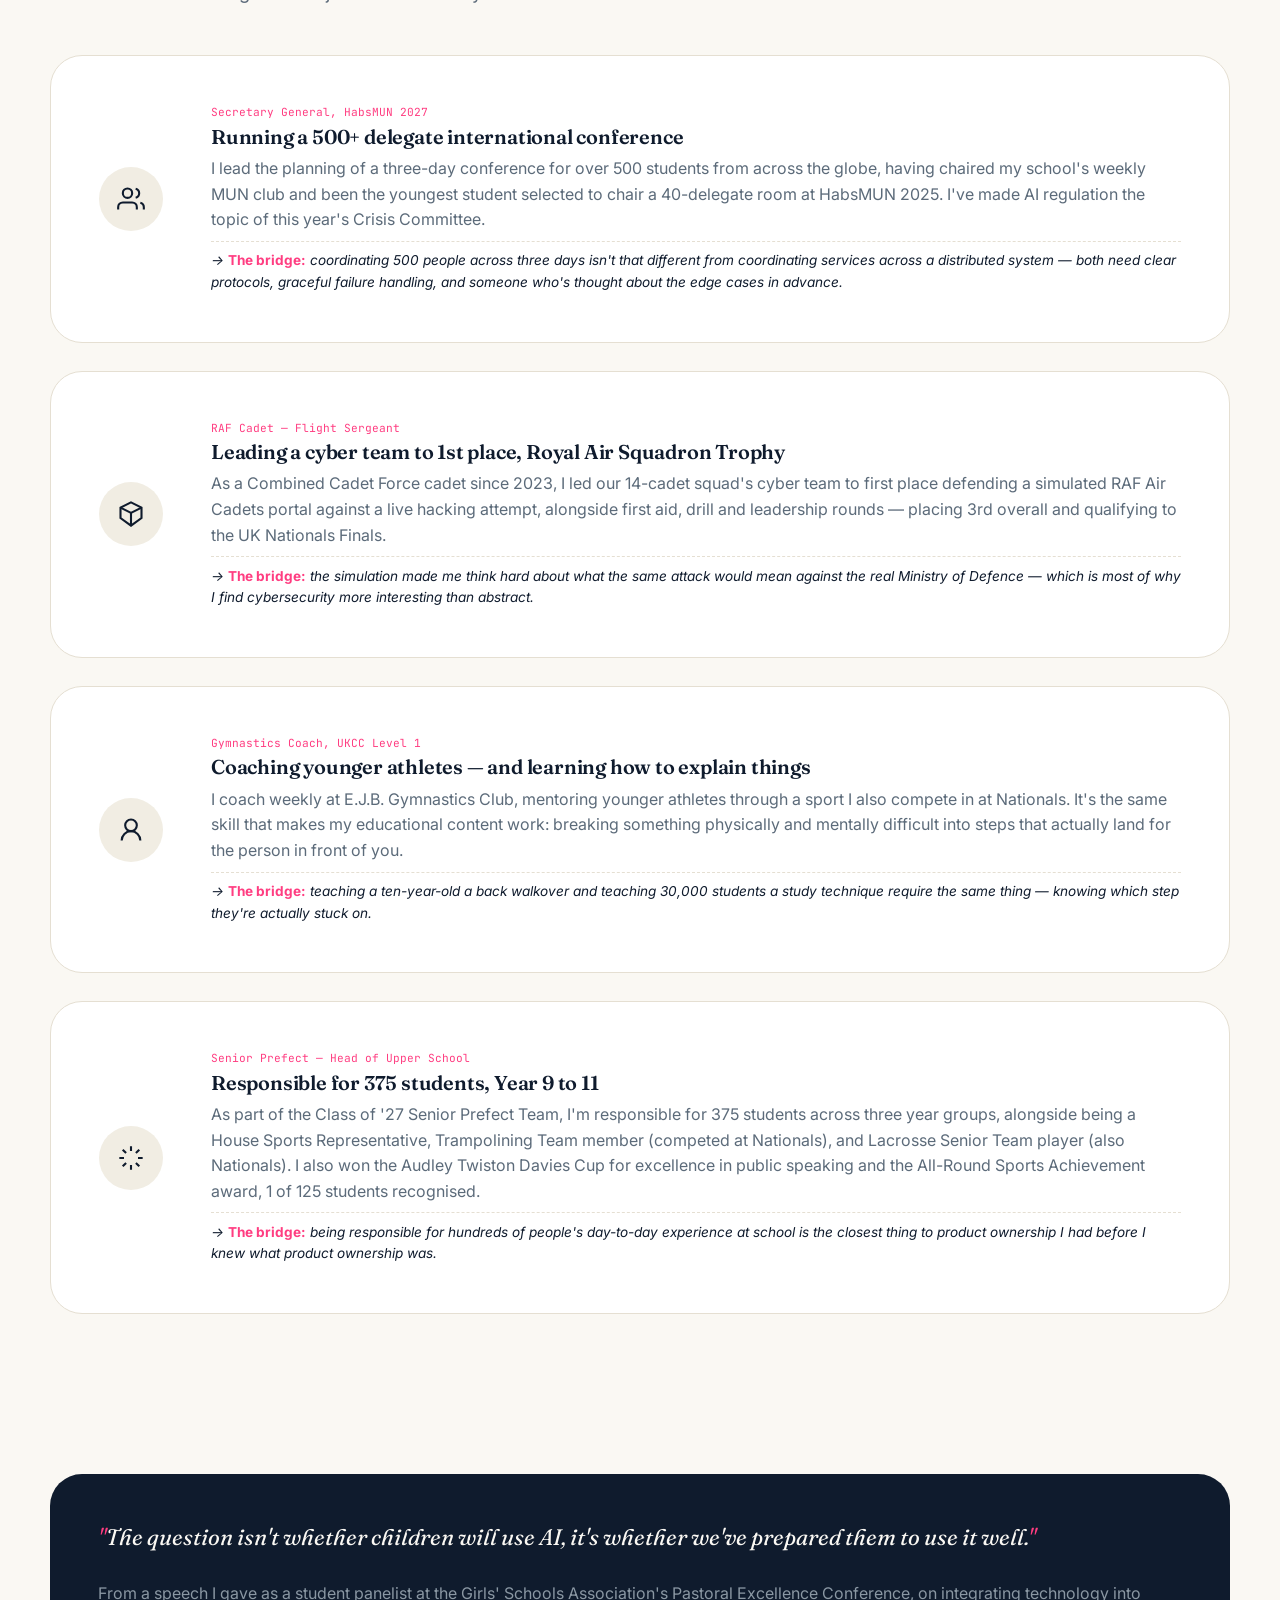
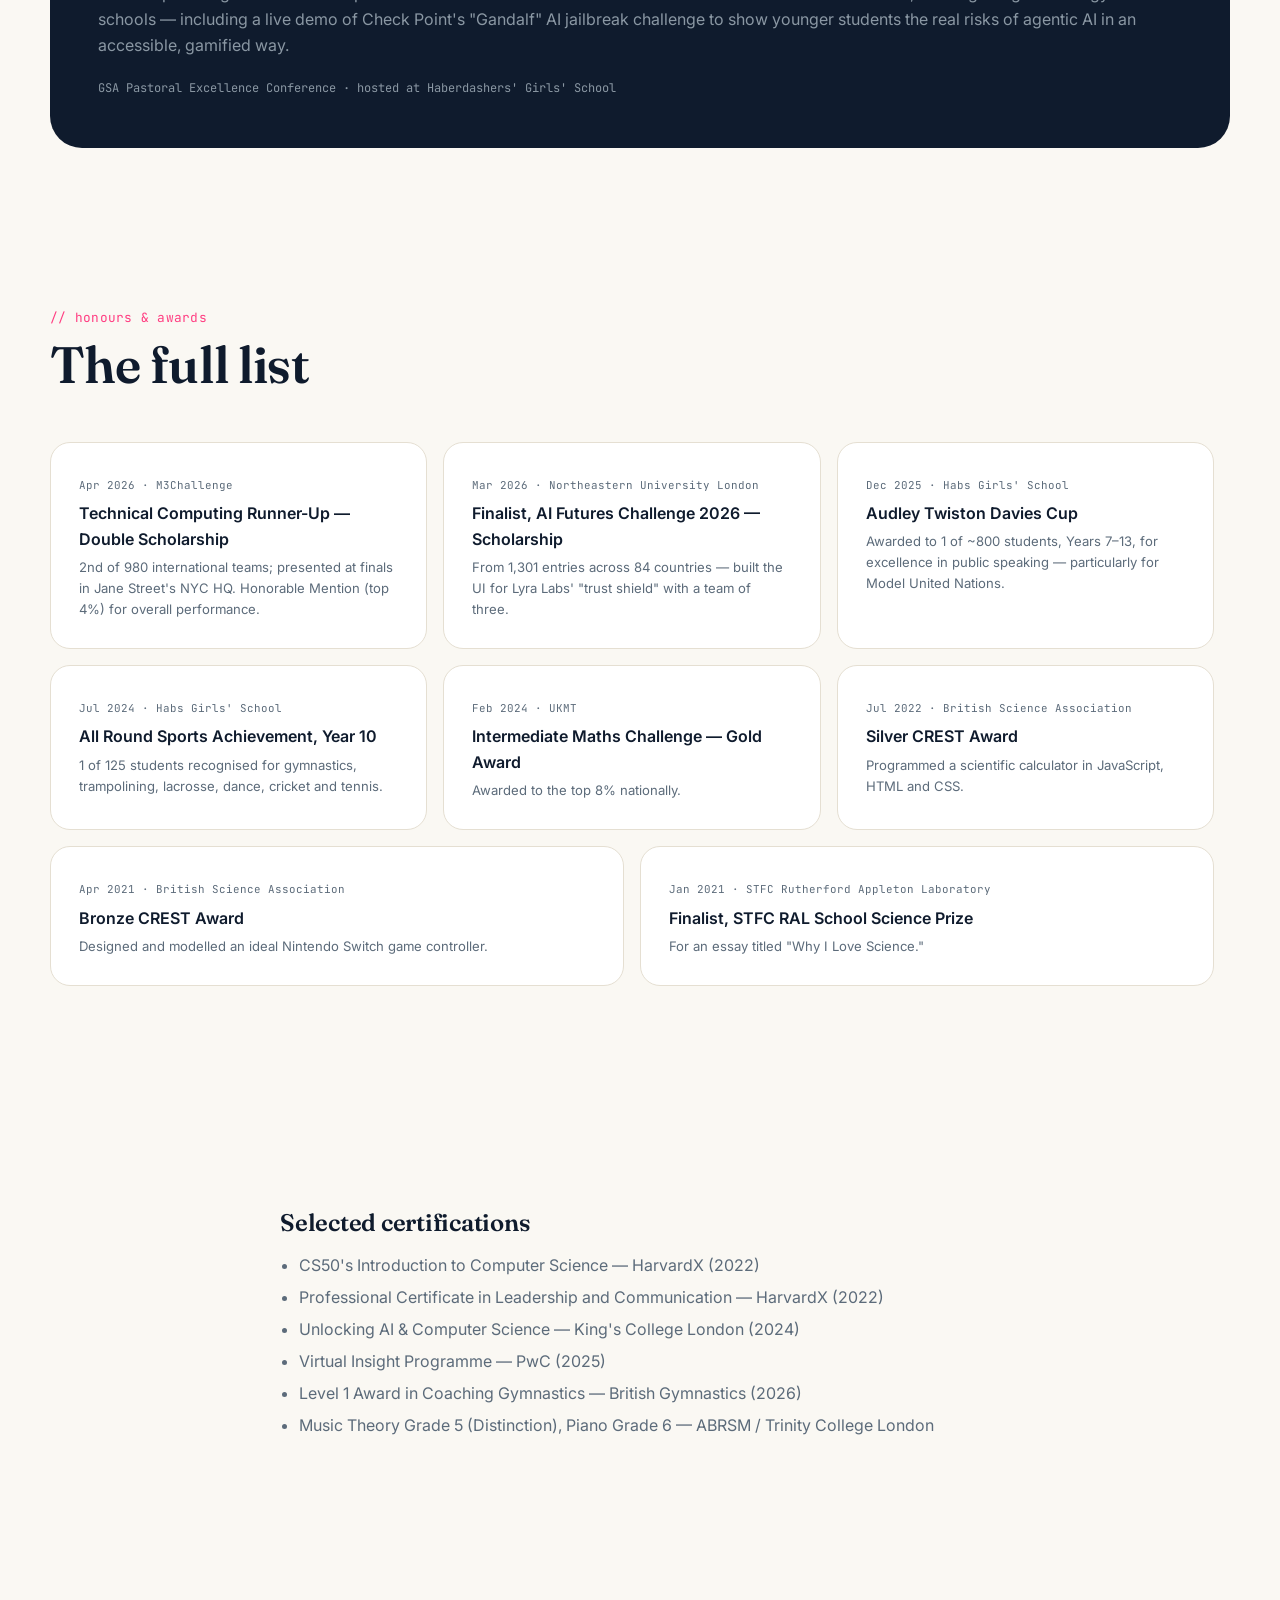
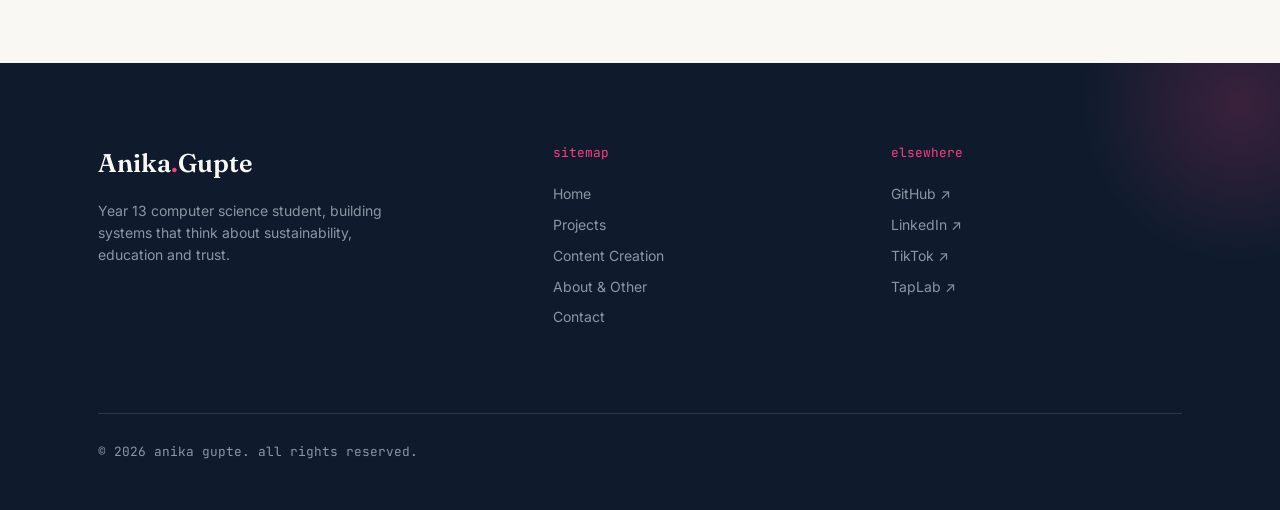
==== commit 2e056e4e: "beta feedback" ====
--- a/about.html
+++ b/about.html
@@ -111,7 +111,7 @@
       <div class="bridge-card__body">
         <span class="bridge-card__role">RAF Cadet — Flight Sergeant</span>
         <h3>Leading a cyber team to 1st place, Royal Air Squadron Trophy</h3>
-        <p>As a Combined Cadet Force cadet since 2023, I led our 14-cadet squad's cyber team to first place defending a simulated RAF Air Cadets portal against a live hacking attempt, alongside first aid, drill and leadership rounds — placing 3rd overall. The squad is preparing for National Finals next.</p>
+        <p>As a Combined Cadet Force cadet since 2023, I led our 14-cadet squad's cyber team to first place defending a simulated RAF Air Cadets portal against a live hacking attempt, alongside first aid, drill and leadership rounds — placing 3rd overall and qualifying to the UK Nationals Finals.</p>
         <p class="bridge">→ <strong>The bridge:</strong> the simulation made me think hard about what the same attack would mean against the real Ministry of Defence — which is most of why I find cybersecurity more interesting than abstract.</p>
       </div>
     </article>
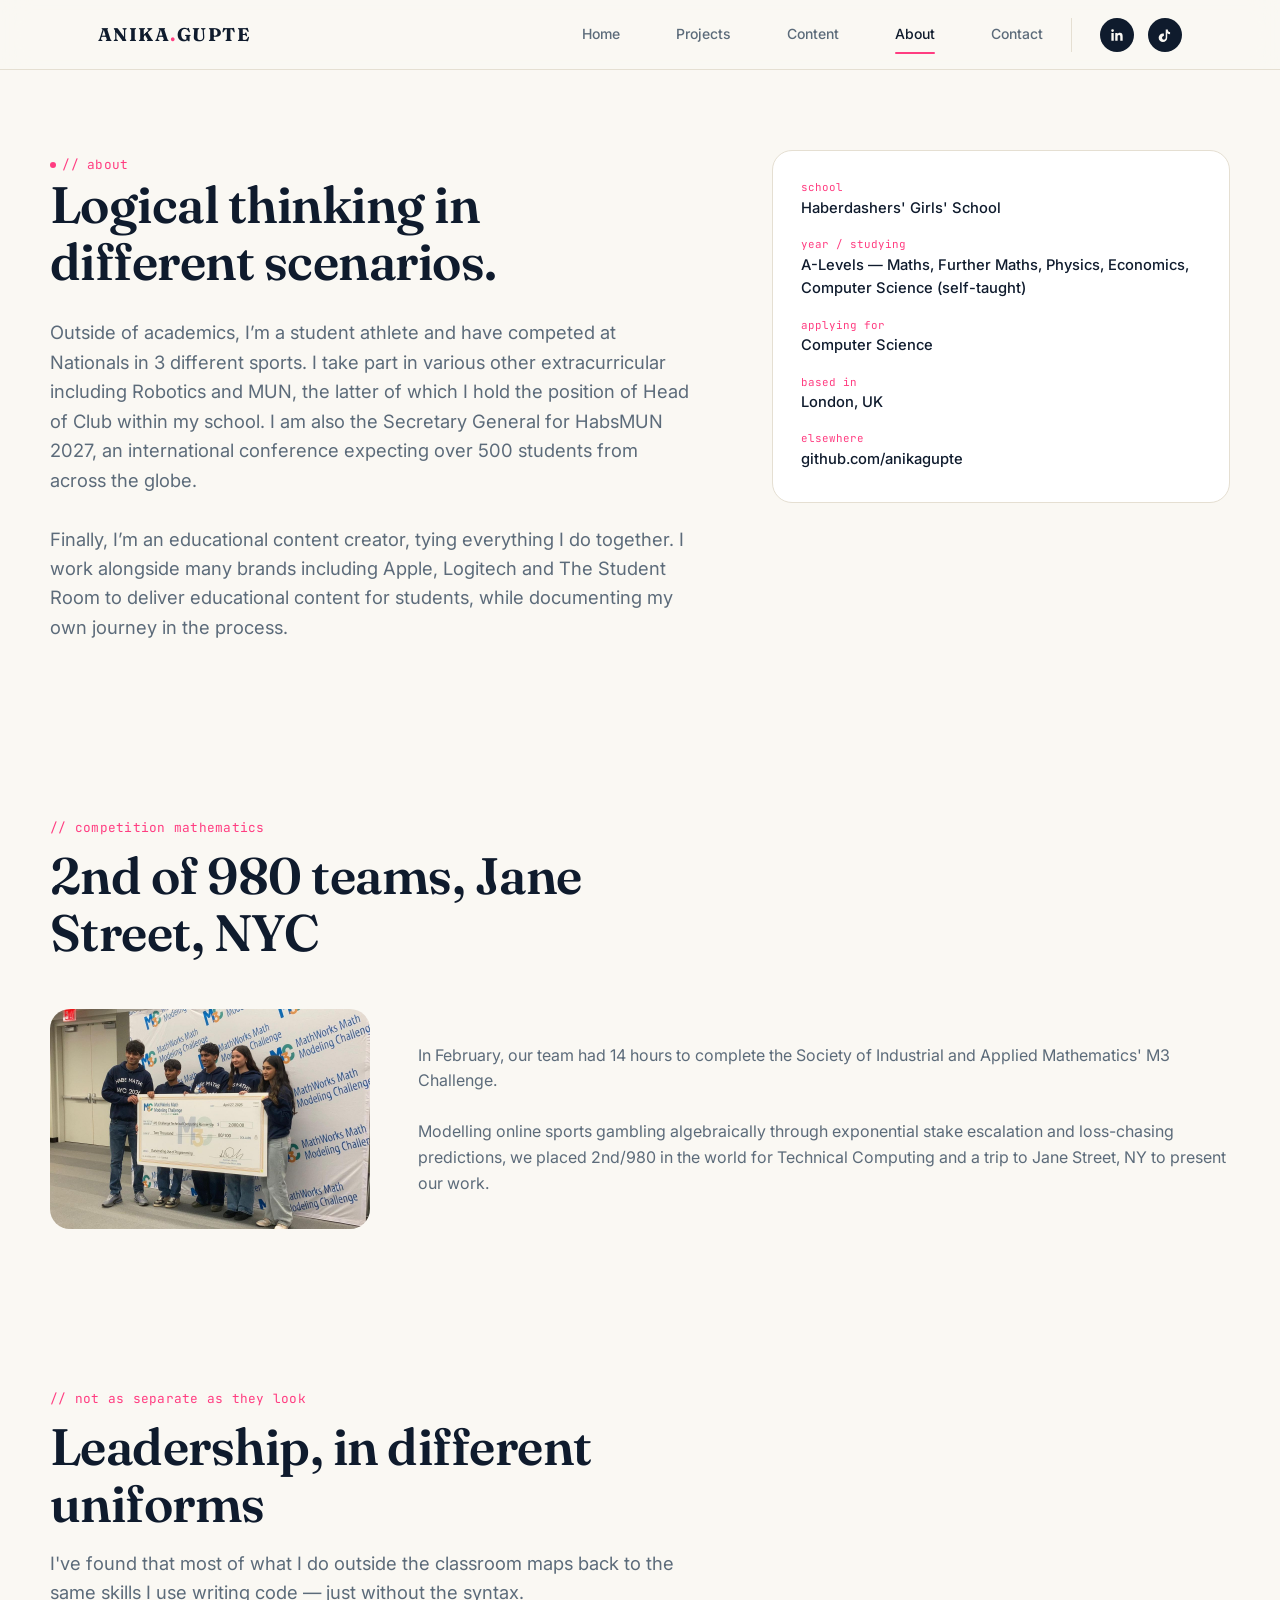
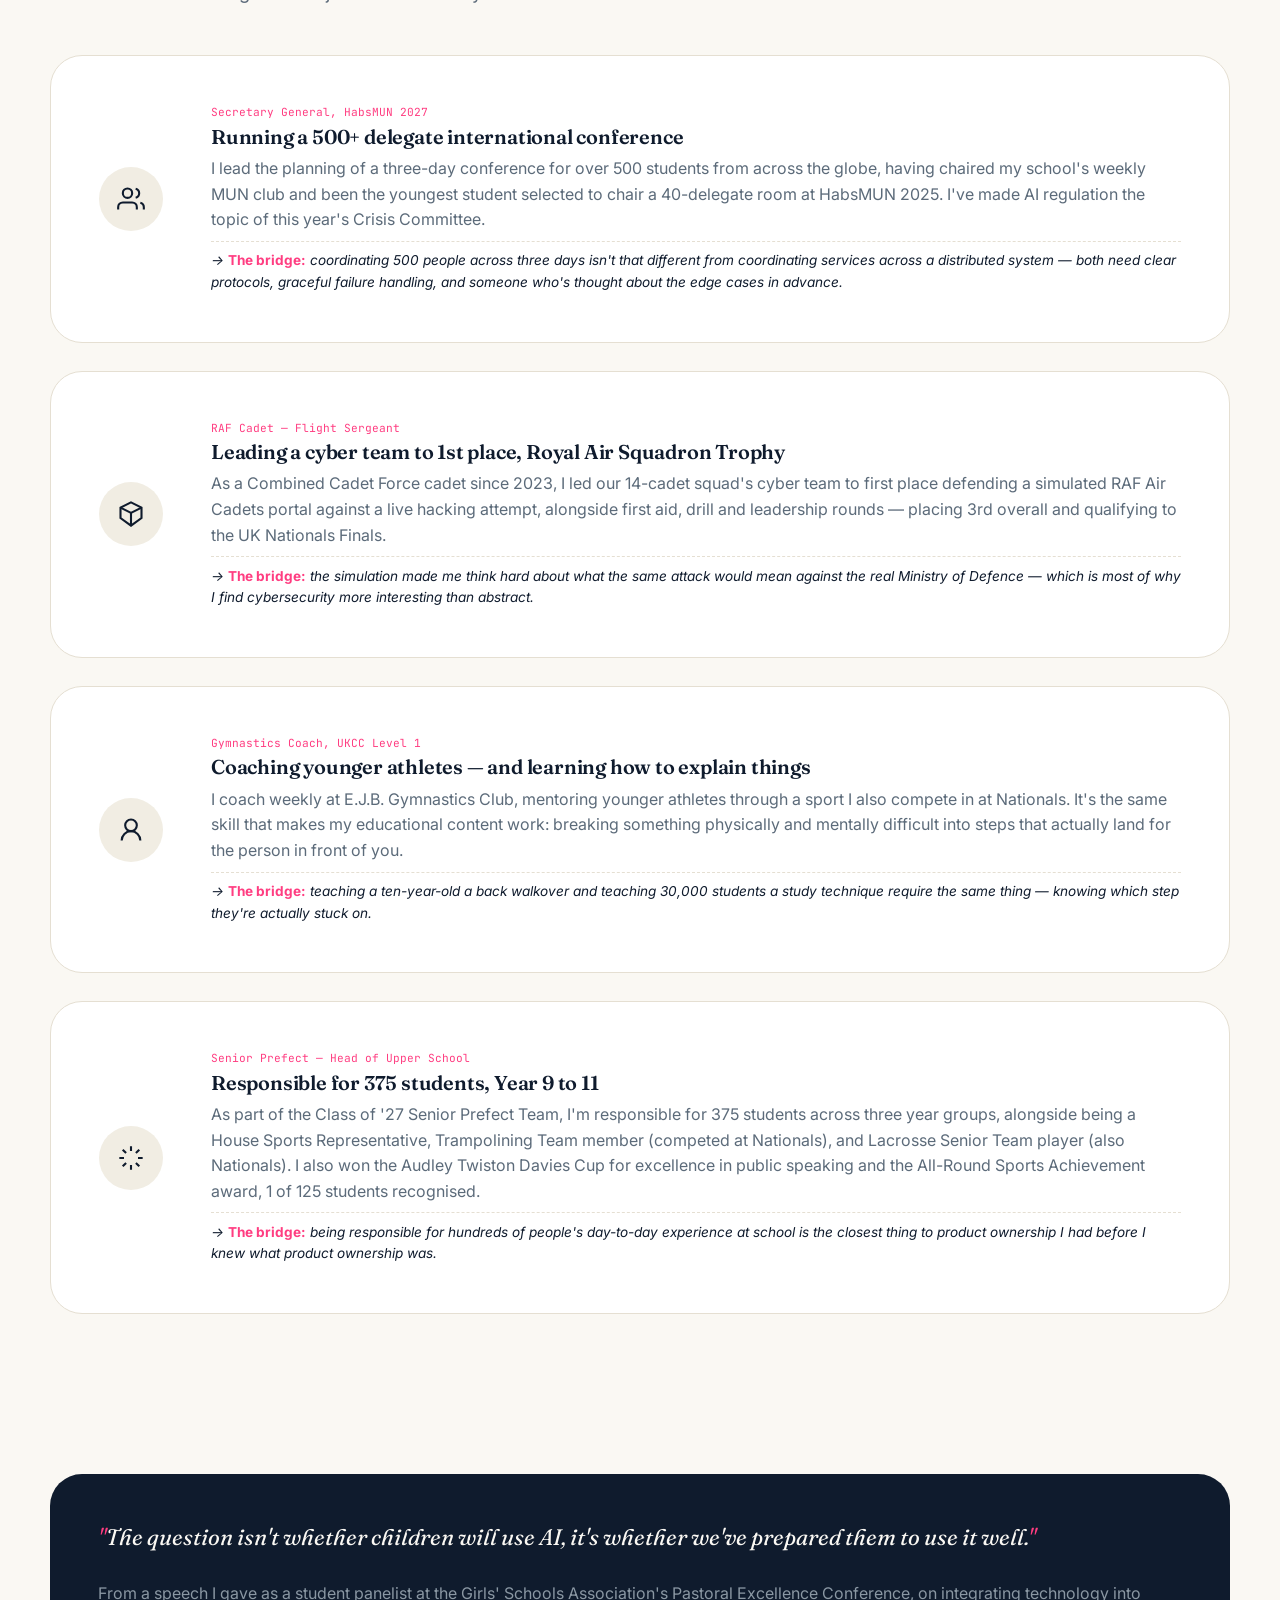
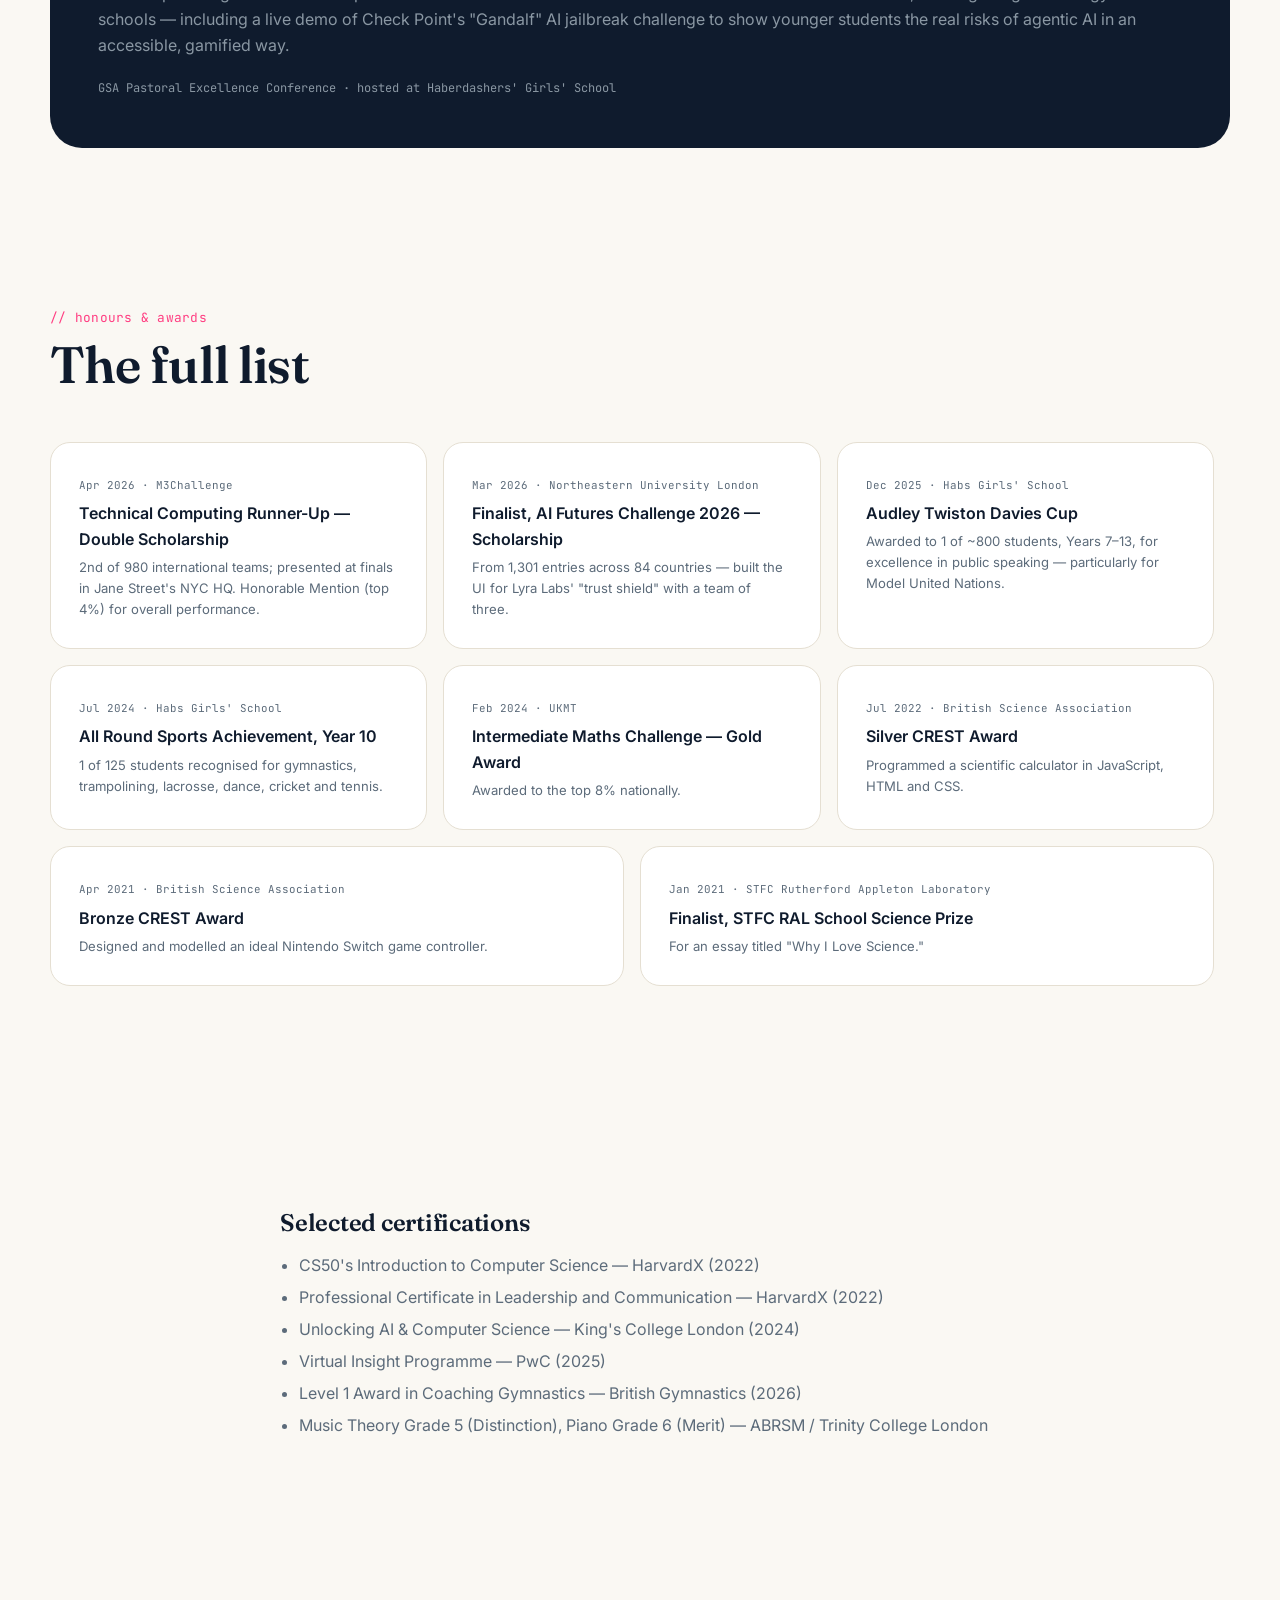
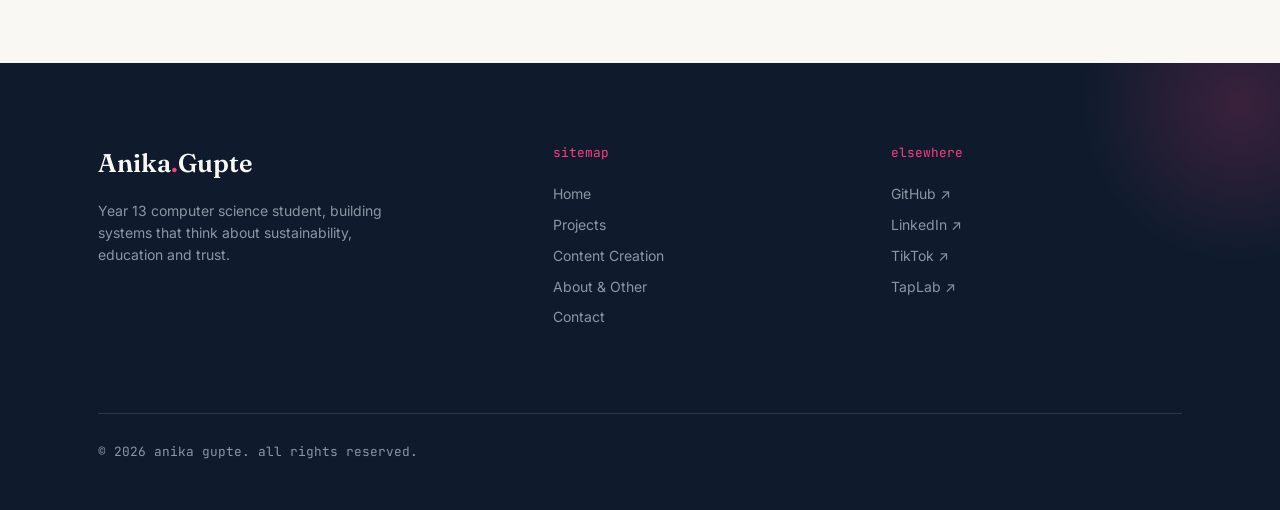
==== commit e97905a6: "added piano grade" ====
--- a/about.html
+++ b/about.html
@@ -211,7 +211,7 @@
     <li>Unlocking AI &amp; Computer Science — King's College London (2024)</li>
     <li>Virtual Insight Programme — PwC (2025)</li>
     <li>Level 1 Award in Coaching Gymnastics — British Gymnastics (2026)</li>
-    <li>Music Theory Grade 5 (Distinction), Piano Grade 6 — ABRSM / Trinity College London</li>
+    <li>Music Theory Grade 5 (Distinction), Piano Grade 6 (Merit) — ABRSM / Trinity College London</li>
   </ul>
 </section>
 
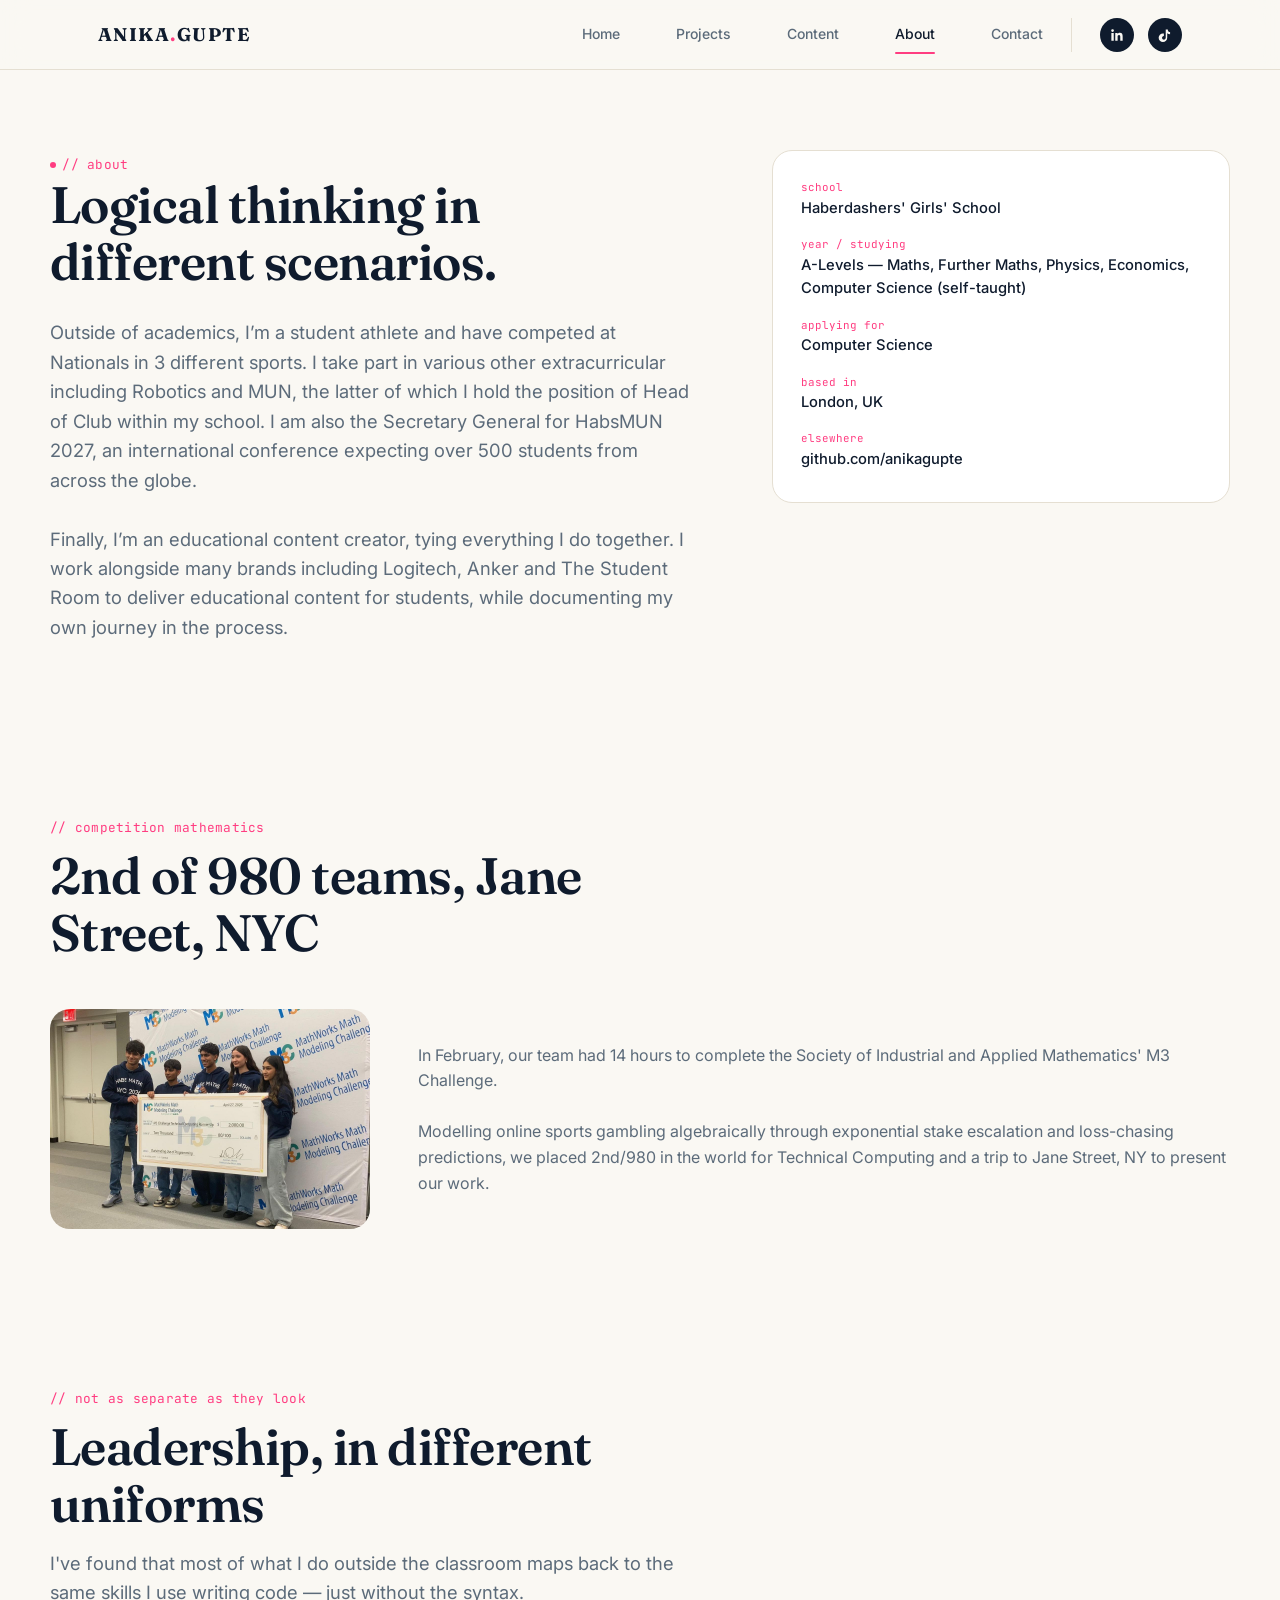
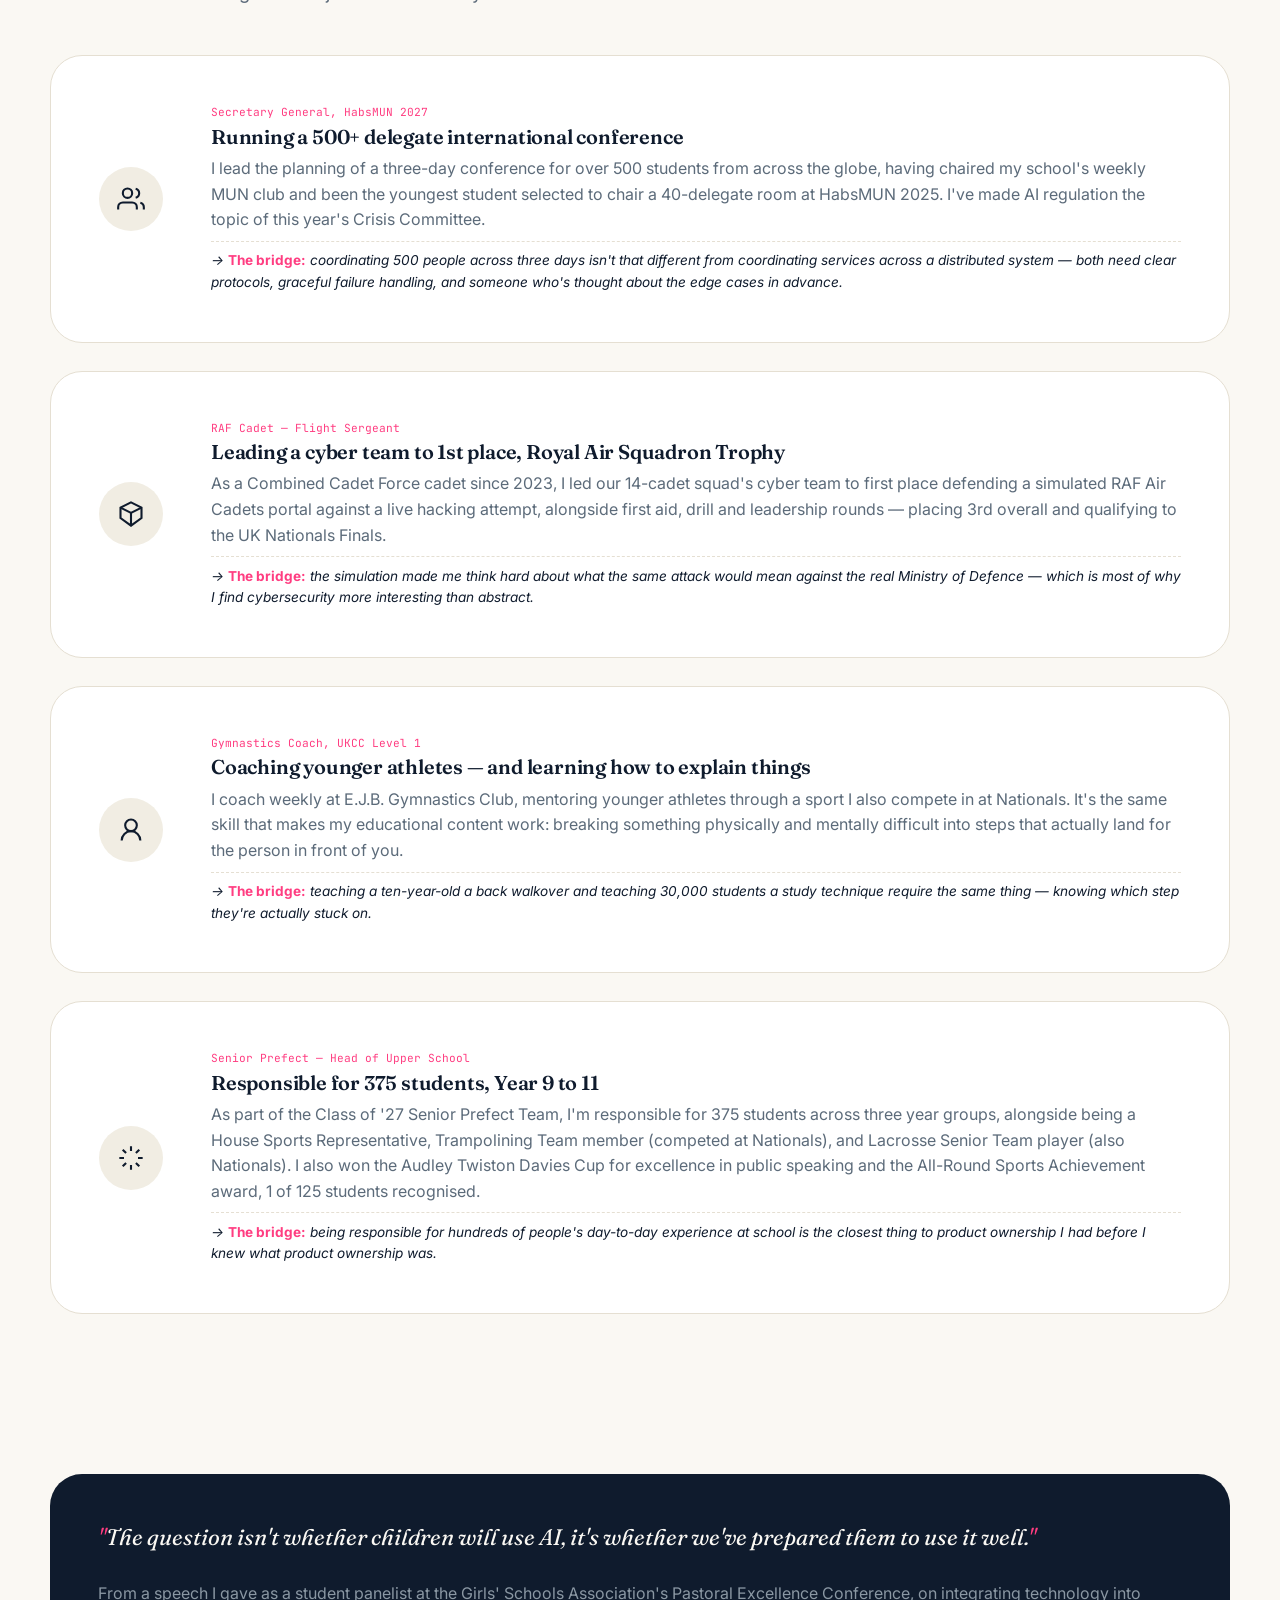
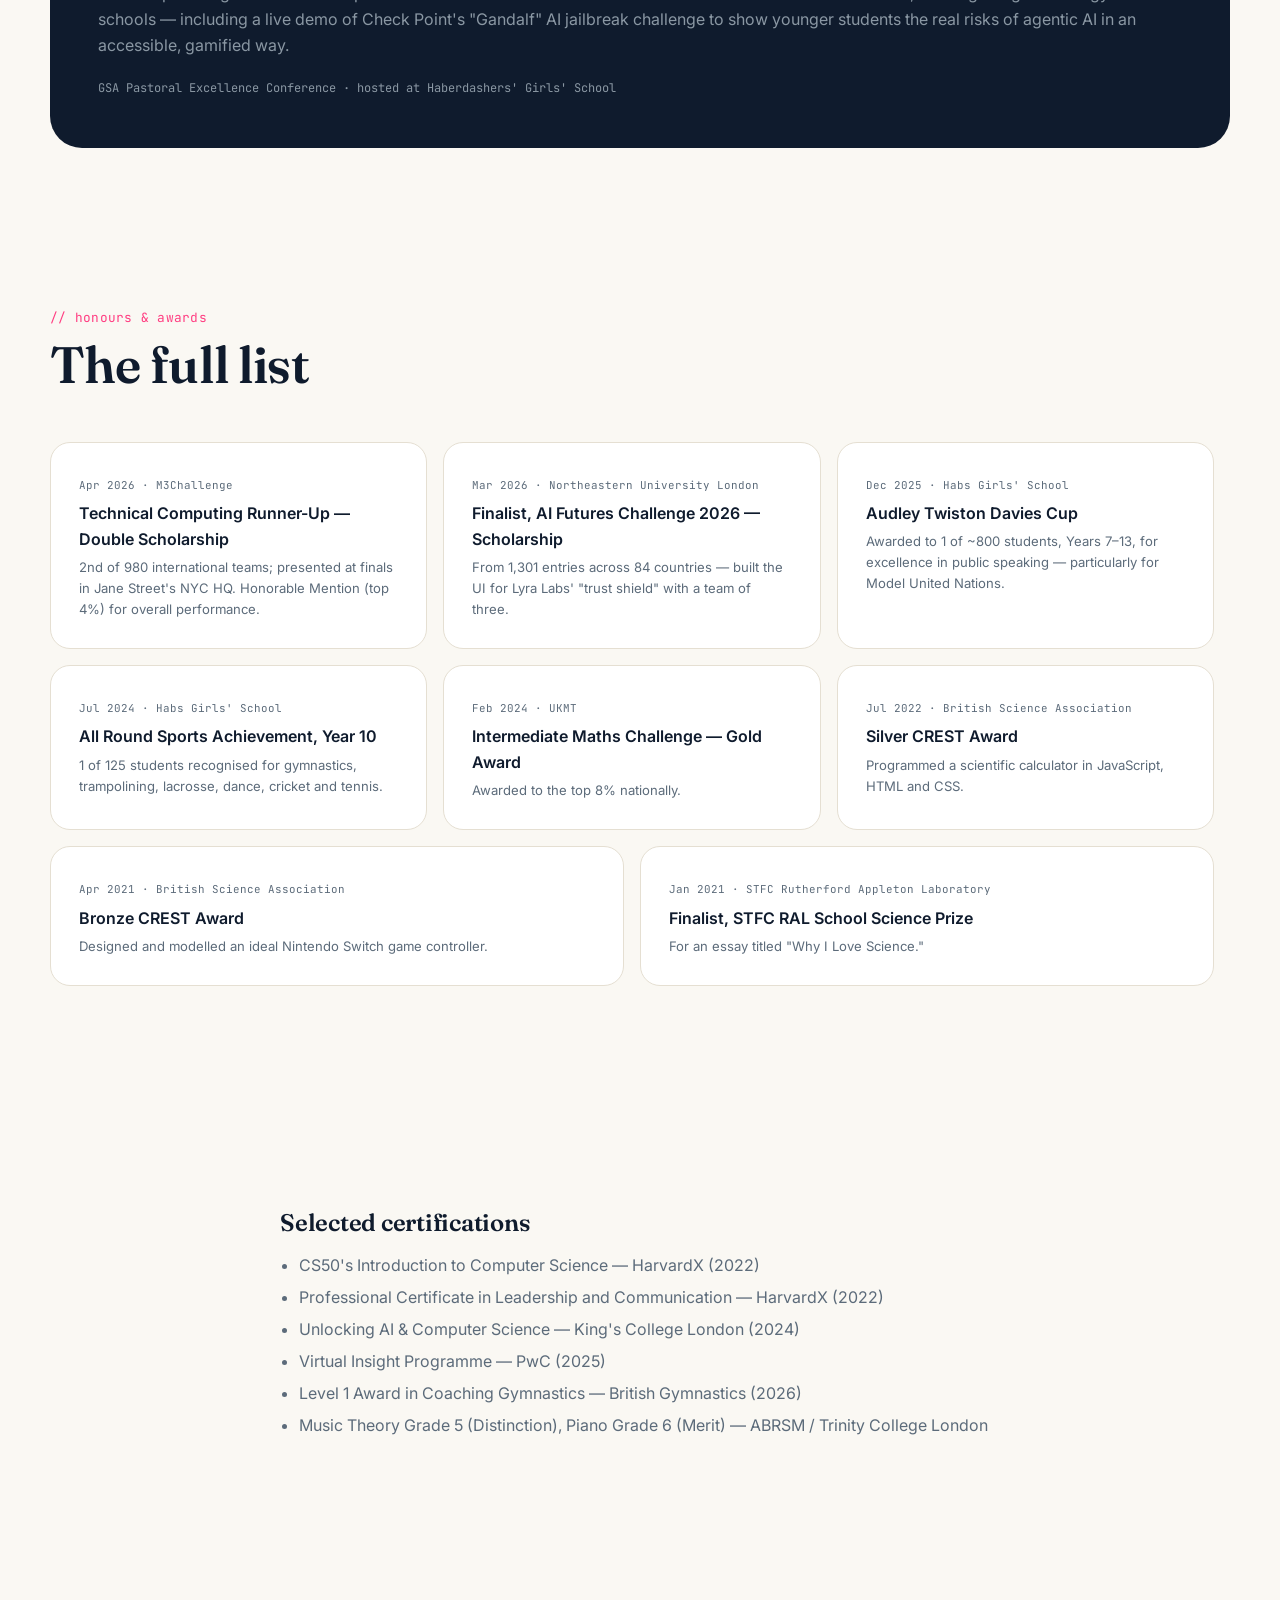
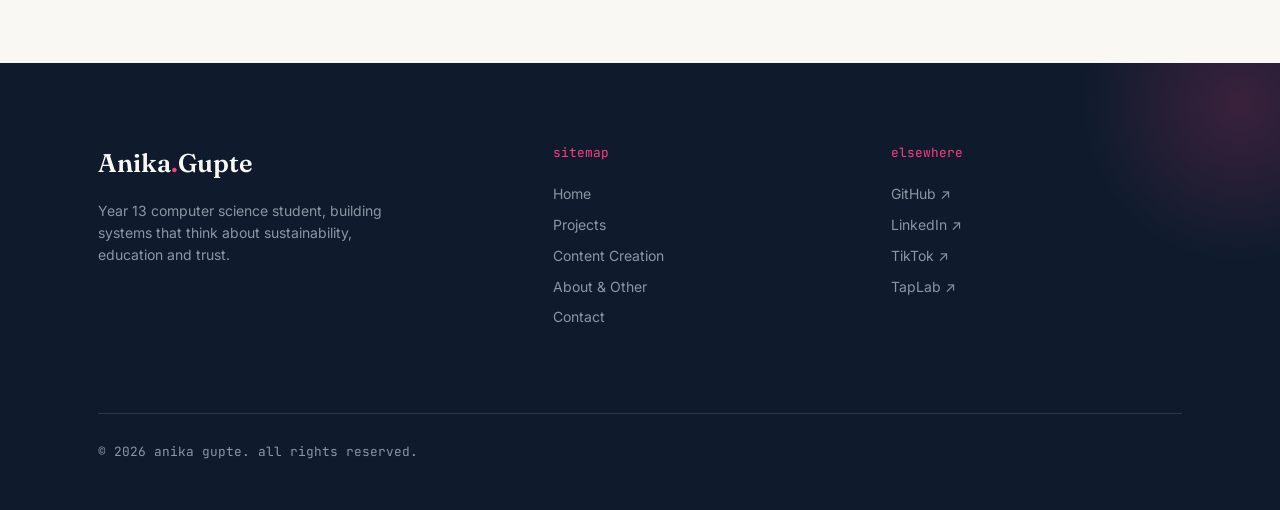
==== commit 87eaa990: "updatd brand names" ====
--- a/about.html
+++ b/about.html
@@ -49,7 +49,7 @@
       <h1>Logical thinking in different scenarios.</h1>
       <p>Outside of academics, I’m a student athlete and have competed at Nationals in 3 different sports. I take part in various other extracurricular including Robotics and MUN, the latter of which I hold the position of Head of Club within my school. I am also the Secretary General for HabsMUN 2027, an international conference expecting over 500 students from across the globe.<br>
         
-      <br> Finally, I’m an educational content creator, tying everything I do together. I work alongside many brands including Apple, Logitech and The Student Room to deliver educational content for students, while documenting my own journey in the process.
+      <br> Finally, I’m an educational content creator, tying everything I do together. I work alongside many brands including Logitech, Anker and The Student Room to deliver educational content for students, while documenting my own journey in the process.
     </div>
     <div class="about-hero__sidebar">
       <dl class="fact-list">
